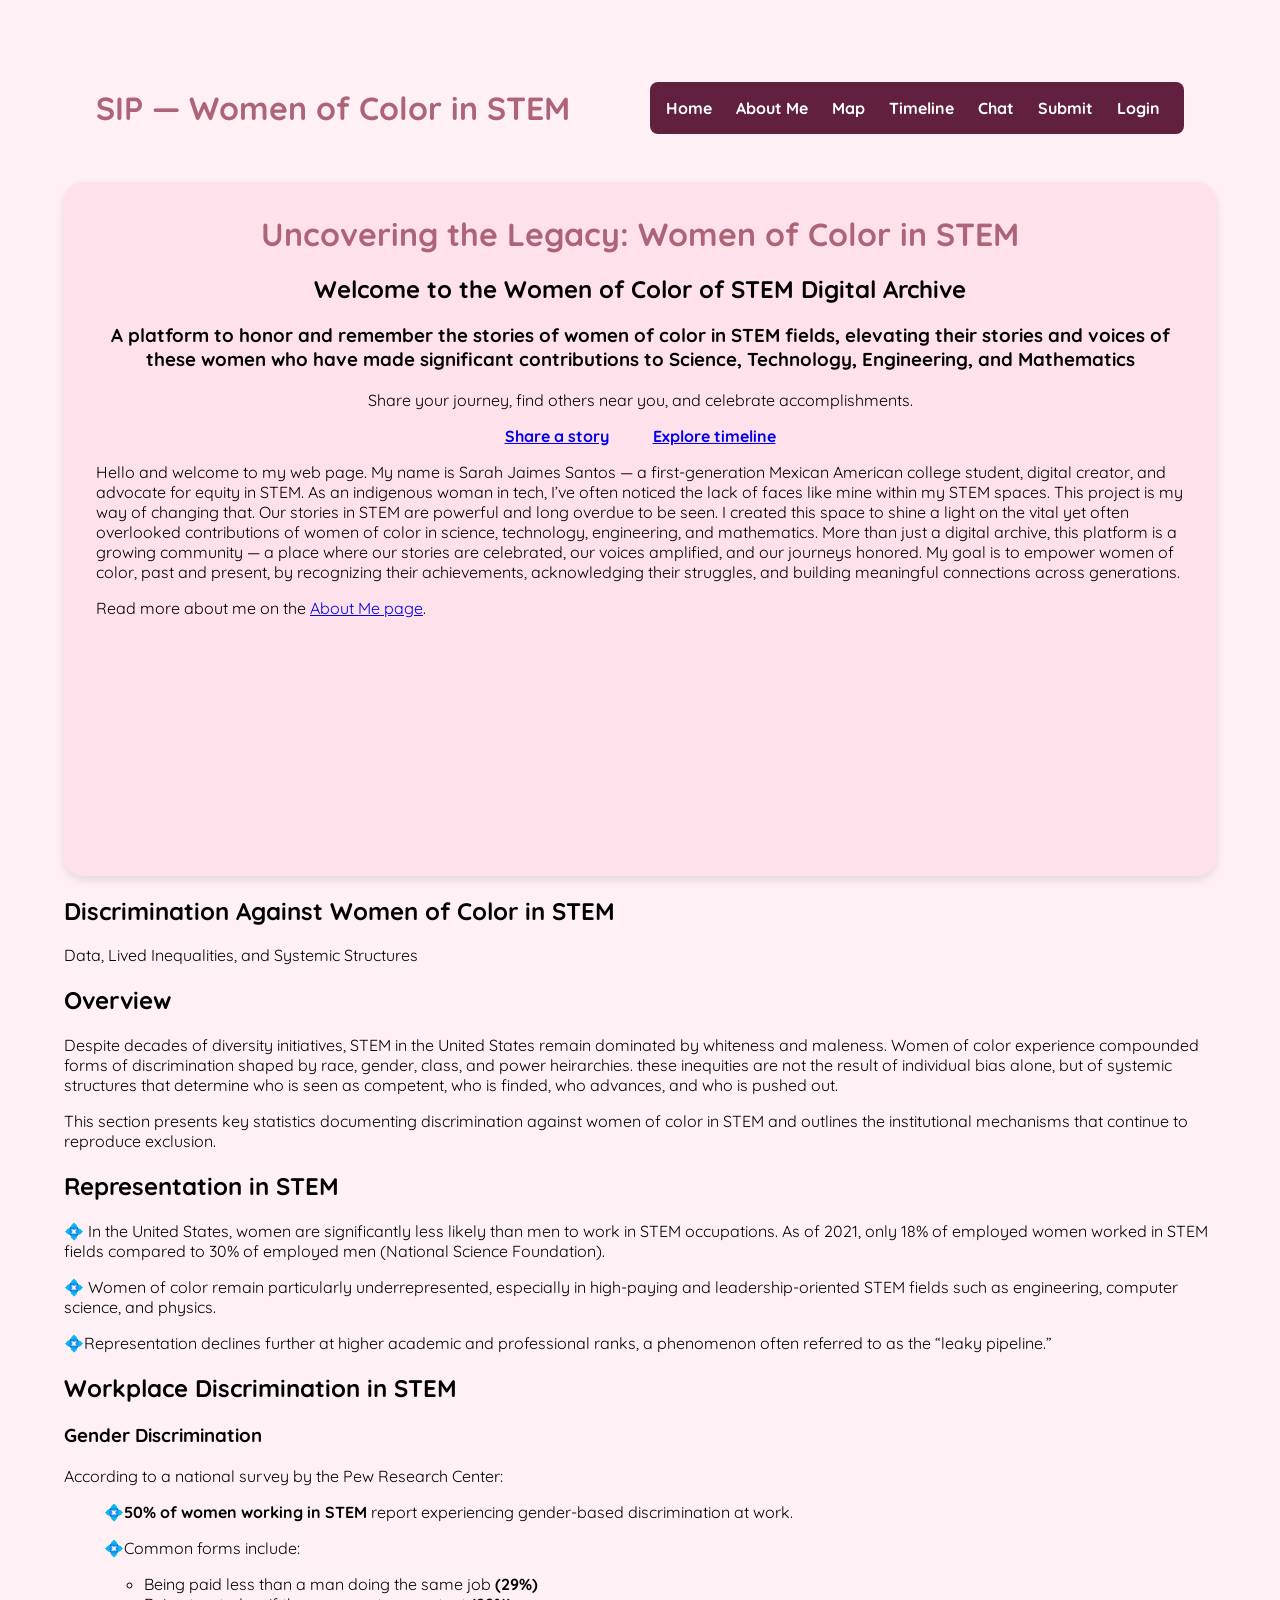
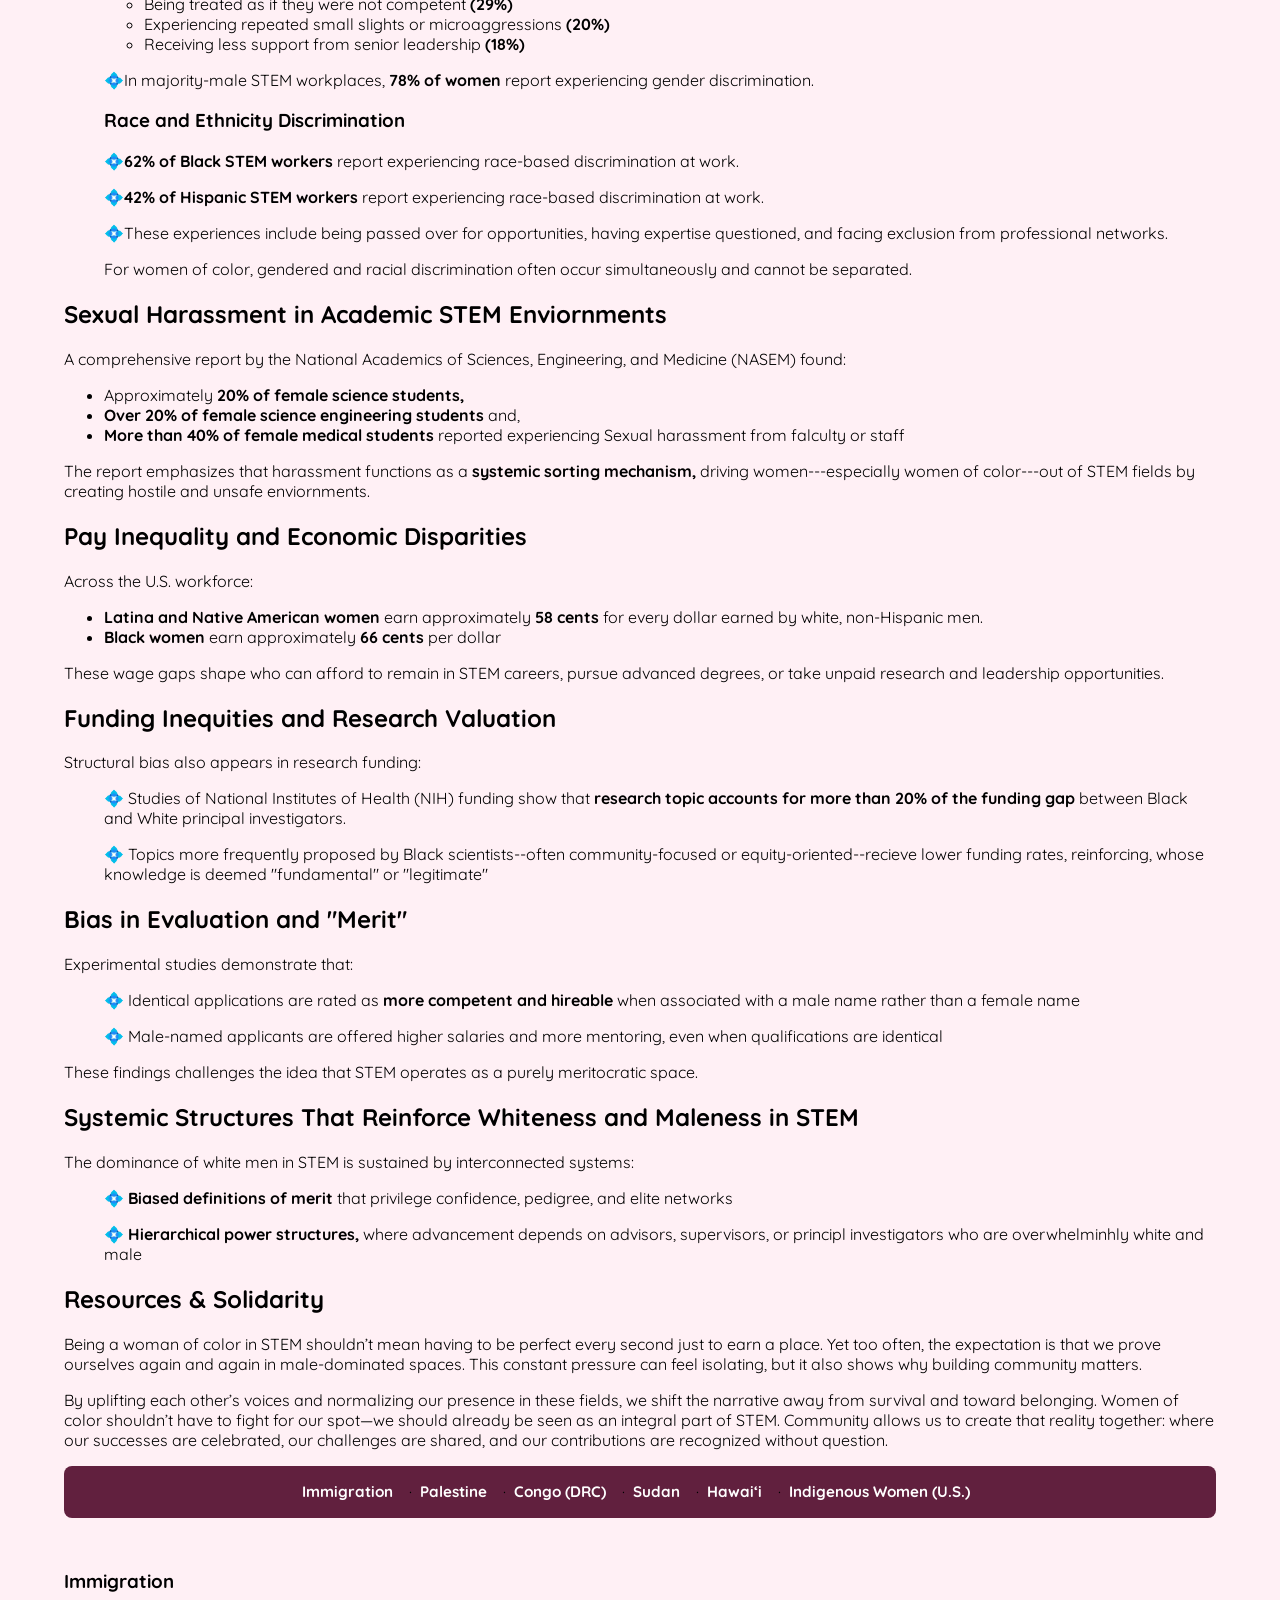
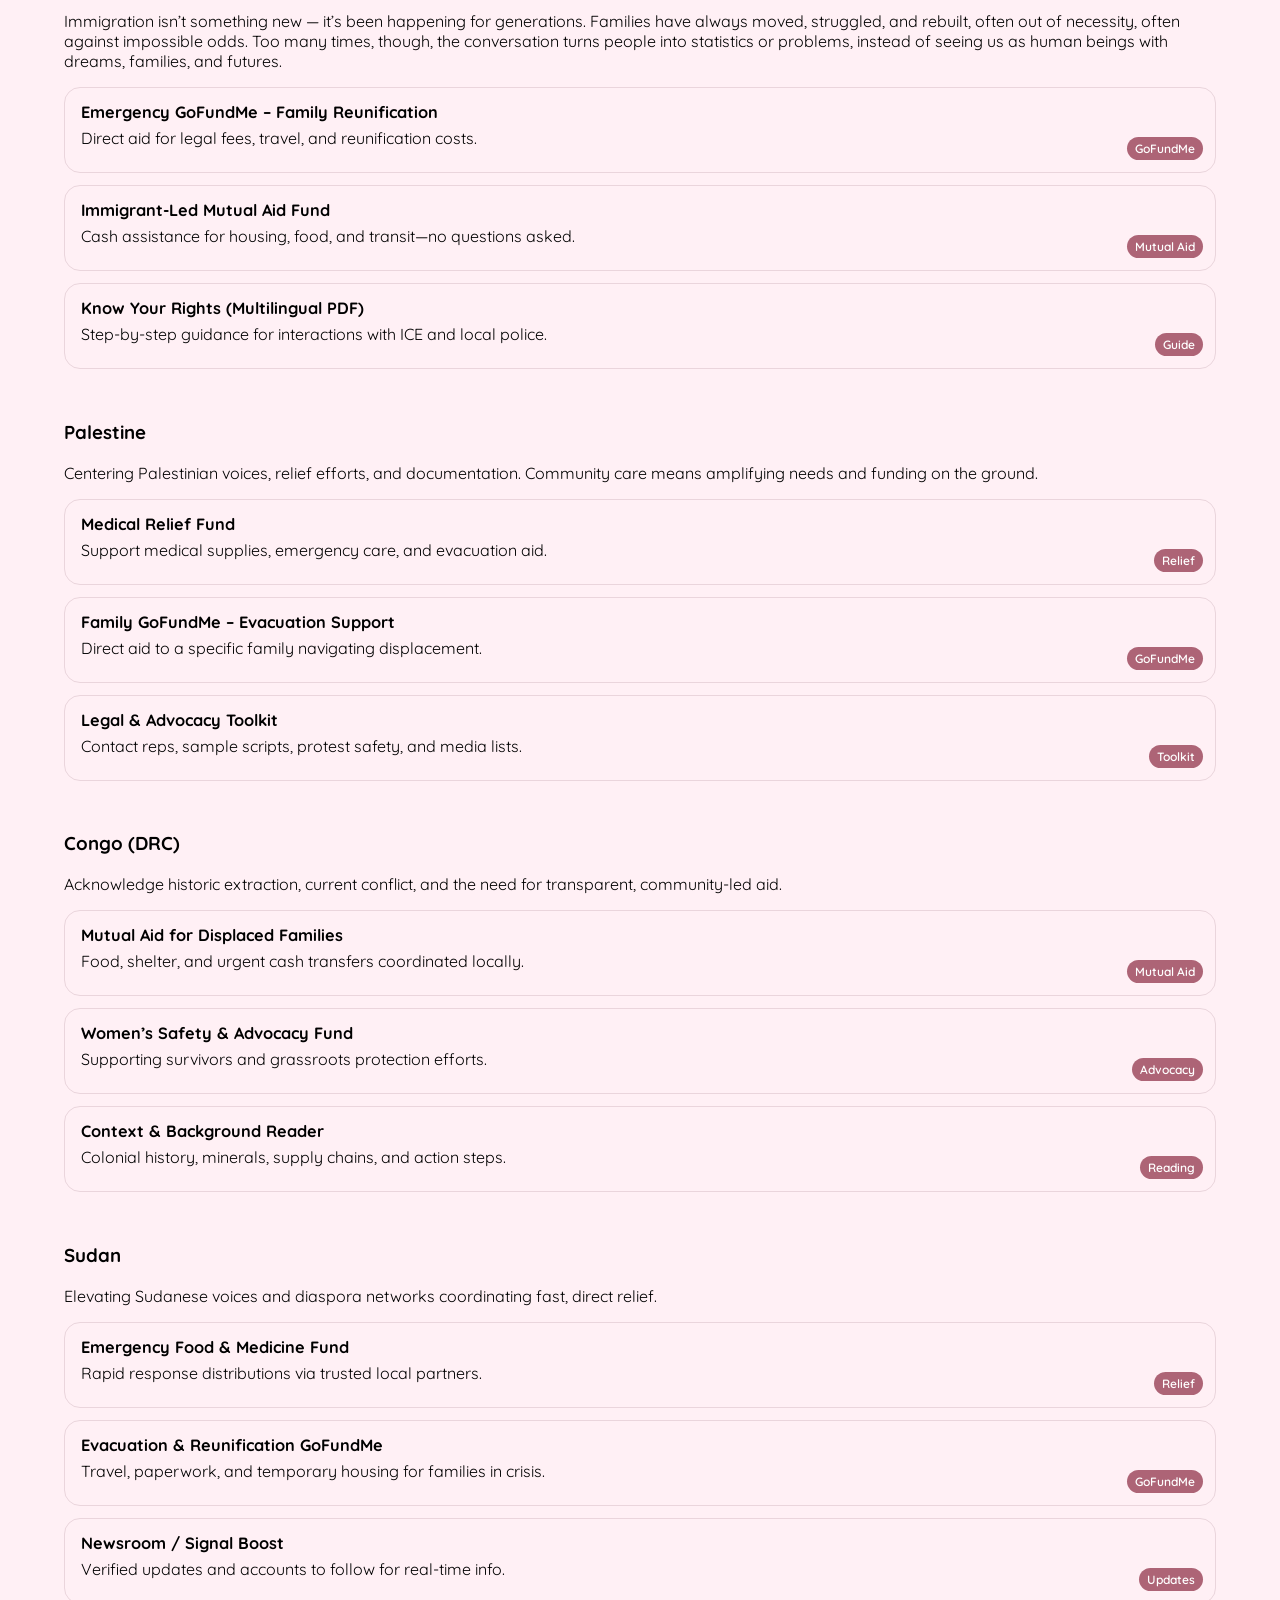
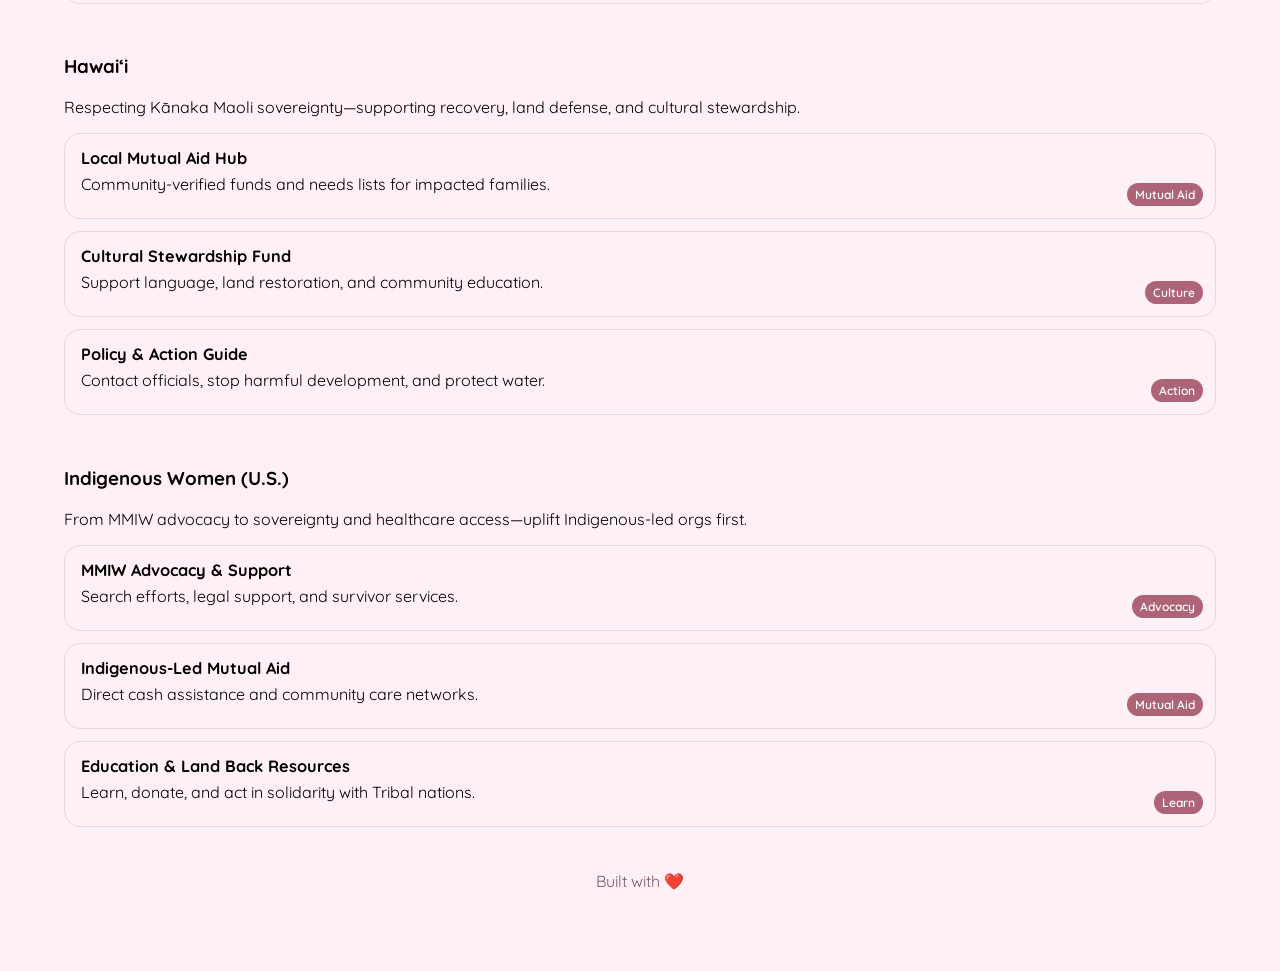
==== public/index.html @ 77d8e03c "Recent Edits" ====
<!DOCTYPE html>
<html lang="en">
  <head>
    <meta charset="UTF-8" />
    <meta name="viewport" content="width=device-width, initial-scale=1.0"/>
    <title>SIP • Women of Color in STEM</title>

    <!-- Assets -->
    <link rel="stylesheet" href="./css/style.css" />
    <link rel="manifest" href="./manifest.json" />

    <!-- Fonts -->
    <link rel="preconnect" href="https://fonts.googleapis.com" />
    <link rel="preconnect" href="https://fonts.gstatic.com" crossorigin />
    <link href="https://fonts.googleapis.com/css2?family=Quicksand:wght@400;500;600;700&display=swap" rel="stylesheet" />
  </head>

  <body>
    <header class="site-header">
      <h1>SIP — Women of Color in STEM</h1>

      <!-- SITE NAV (kept; only one main nav) -->
      <nav aria-label="Primary">
        <a href="./index.html" aria-current="page">Home</a>
        <a href="./about.html">About Me</a>
        <a href="./map.html">Map</a>
        <a href="./timeline.html">Timeline</a>
        <a href="./chat.html">Chat</a>
        <a href="./submit-story.html">Submit</a>
        <a href="./login.html">Login</a>
      </nav>
    </header>

    <main class="home-container">
      <div class="intro-section">
        <section class="hero-card" style="text-align:center">
          <h1>Uncovering the Legacy: Women of Color in STEM</h1>
          <h2>Welcome to the Women of Color of STEM Digital Archive</h2>
          
          <h3>A platform to honor and remember the stories of women of color in STEM fields, 
            elevating their stories and voices of these women who have made significant 
            contributions to Science, Technology, Engineering, and Mathematics</h3>
          
          <section>
            <div class="cta-row" style="justify-content:center">
              <p>Share your journey, find others near you, and celebrate accomplishments.</p>
              <a class="btn" href="./submit-story.html">Share a story</a>
              <a class="btn outline" href="./timeline.html">Explore timeline</a>
            </div>
          </section>
        </section>

        <section>
          <p>
            Hello and welcome to my web page. My name is Sarah Jaimes Santos — a first-generation 
            Mexican American college student, digital creator, and advocate for equity in STEM. As 
            an indigenous woman in tech, I’ve often noticed the lack of faces like mine within my STEM 
            spaces. This project is my way of changing that.
            
            Our stories in STEM are powerful and long overdue to be seen. I created this space to shine 
            a light on the vital yet often overlooked contributions of women of color in science, 
            technology, engineering, and mathematics.

            More than just a digital archive, this platform is a growing community — a place where our 
            stories are celebrated, our voices amplified, and our journeys honored. My goal is to empower 
            women of color, past and present, by recognizing their achievements, acknowledging their 
            struggles, and building meaningful connections across generations.
          </p>
        </section>

        <section id="monologue" class="card" style="margin-top:1rem">
          <p>Read more about me on the <a href="./about.html">About Me page</a>.</p>
        </section>
      </div>

      <div class="intro-section-2">
        <section>
          <h2>Discrimination Against Women of Color in STEM</h2>
          <p>Data, Lived Inequalities, and Systemic Structures<p>

          <h2>Overview</h2>  
          <p>Despite decades of diversity initiatives, STEM in the United States remain dominated by whiteness and maleness. 
            Women of color experience compounded forms of discrimination shaped by race, gender, class, and power heirarchies.
            these inequities are not the result of individual bias alone, but of systemic structures that determine who is seen
            as competent, who is finded, who advances, and who is pushed out.
          </p>
          <p>
            This section presents key statistics documenting discrimination against women of color in STEM and outlines the 
            institutional mechanisms that continue to reproduce exclusion.
          </p>

          <h2>Representation in STEM</h2>
          <p>
            💠 In the United States, women are significantly less likely than men to work in STEM occupations. As of 2021, only 
            18% of employed women worked in STEM fields compared to 30% of employed men (National Science Foundation).
          </p>
          <p>
            💠 Women of color remain particularly underrepresented, especially in high-paying and leadership-oriented STEM fields 
            such as engineering, computer science, and physics.
          </p>
          <p>
            💠Representation declines further at higher academic and professional ranks, a phenomenon often referred to as the 
            “leaky pipeline.”
          </p>

          <h2>Workplace Discrimination in STEM</h2>
          <h3>Gender Discrimination</h3>
          <p>According to a national survey by the Pew Research Center:</p>
          <ul>
              <p>💠<b>50% of women working in STEM</b> report experiencing gender-based discrimination at work.</p>
              <p>💠Common forms include:</p>
                <ul>
                  <li>Being paid less than a man doing the same job <b>(29%)</b></li>
                  <li>Being treated as if they were not competent <b>(29%)</b></li>
                  <li>Experiencing repeated small slights or microaggressions <b>(20%)</b></li>
                  <li>Receiving less support from senior leadership <b>(18%)</b></li>
                </ul>
              <p>💠In majority-male STEM workplaces, <b>78% of women</b> report experiencing gender discrimination.</p>
            
          <h3>Race and Ethnicity Discrimination</h3>
            <p>💠<b>62% of Black STEM workers</b> report experiencing race-based discrimination at work.</p>
            <p>💠<b>42% of Hispanic STEM workers</b> report experiencing race-based discrimination at work.</p>
            <p>💠These experiences include being passed over for opportunities, having expertise questioned, and facing exclusion from professional networks.</p>
          <p>For women of color, gendered and racial discrimination often occur simultaneously and cannot be separated.</p>
        </ul>
        </section>
      </div>

      <section>
        <h2>Sexual Harassment in Academic STEM Enviornments</h2>
        <p>A comprehensive report by the National Academics of Sciences, Engineering, and Medicine (NASEM) found:</p>
          <ul>
            <li>Approximately <b>20% of female science students,</b></li>
            <li><b>Over 20% of female science engineering students</b> and,</li>
            <li><b>More than 40% of female medical students</b> reported experiencing Sexual harassment from falculty or staff</li>
          </ul>
          <p>The report emphasizes that harassment functions as a <b>systemic sorting mechanism,</b> driving women---especially women of color---out of STEM
          fields by creating hostile and unsafe enviornments.</p>

        <h2>Pay Inequality and Economic Disparities</h2>
          <p>Across the U.S. workforce:</p>
            <ul>
              <li><b>Latina and Native American women</b> earn approximately <b>58 cents</b> for every dollar earned by white, non-Hispanic men.</li>
              <li><b>Black women</b> earn approximately <b>66 cents</b> per dollar</li>
            </ul>
          <p>These wage gaps shape who can afford to remain in STEM careers, pursue advanced degrees, or take unpaid research and leadership opportunities.</p>
      
        <h2>Funding Inequities and Research Valuation</h2>
        <p>Structural bias also appears in research funding:</p>
        <ul>
            <p>💠 Studies of National Institutes of Health (NIH) funding show that <b>research topic accounts for more than 20% of the funding gap</b> between
            Black and White principal investigators.</p>
            <p>💠 Topics more frequently proposed by Black scientists--often community-focused or equity-oriented--recieve lower funding rates, reinforcing,
              whose knowledge is deemed "fundamental" or "legitimate"
            </p>
        </ul>

        <h2>Bias in Evaluation and "Merit"</h2>
        <p>Experimental studies demonstrate that:</p>
          <ul>
            <p>💠 Identical applications are rated as <b>more competent and hireable</b> when associated with a male name rather than a female name</p>
            <p>💠 Male-named applicants are offered higher salaries and more mentoring, even when qualifications are identical</p>
          </ul>
          <p>These findings challenges the idea that STEM operates as a purely meritocratic space.</p>
        
        <h2>Systemic Structures That Reinforce Whiteness and Maleness in STEM</h2>
        <p>The dominance of white men in STEM is sustained by interconnected systems:</p>
          <ul>
            <p>💠 <b>Biased definitions of merit</b> that privilege confidence, pedigree, and elite networks</p>
            <p>💠 <b> Hierarchical power structures,</b> where advancement depends on advisors, supervisors, or principl investigators who are overwhelminhly white and male</p>
          </ul>

      </section>

      <!-- ===================== -->
      <!-- RESOURCES & SOLIDARITY -->
      <!-- ===================== -->
      <article id="solidarity" class="card" style="margin-top:1rem">
        <h2>Resources &amp; Solidarity</h2>

        <!-- your paragraphs preserved -->
        <p>
          Being a woman of color in STEM shouldn’t mean having to be
          perfect every second just to earn a place. Yet too often, the
          expectation is that we prove ourselves again and again in
          male-dominated spaces. This constant pressure can feel isolating,
          but it also shows why building community matters.
        </p>
        <p>
          By uplifting each other’s voices and normalizing our presence
          in these fields, we shift the narrative away from survival
          and toward belonging. Women of color shouldn’t have to fight
          for our spot—we should already be seen as an integral part of
          STEM. Community allows us to create that reality together: where
          our successes are celebrated, our challenges are shared, and
          our contributions are recognized without question.
        </p>

        <!-- in-page TOC (this is not a second site nav; it’s just jump links) -->
        <nav aria-label="On this page" class="toc">
          <a href="#immigration">Immigration</a> ·
          <a href="#palestine">Palestine</a> ·
          <a href="#congo">Congo (DRC)</a> ·
          <a href="#sudan">Sudan</a> ·
          <a href="#hawaii">Hawaiʻi</a> ·
          <a href="#indigenous-women-us">Indigenous Women (U.S.)</a>
        </nav>

        <!-- ===== IMMIGRATION ===== -->
        <section id="immigration" aria-labelledby="immigration-title" class="issue-section">
          <h3 id="immigration-title">Immigration</h3>
          <!-- keep/edit this paragraph as you like; I left it intact -->
          <p>
            Immigration isn’t something new — it’s been happening for
            generations. Families have always moved, struggled, and rebuilt,
            often out of necessity, often against impossible odds. Too many
            times, though, the conversation turns people into statistics or
            problems, instead of seeing us as human beings with dreams,
            families, and futures.
          </p>

          <!-- stack where your resource links live -->
          <div class="stack" data-section="immigration">
            <!-- EXAMPLES (replace href with your real links, duplicate as needed) -->
            <a class="resource-card" href="#" target="_blank" rel="noopener noreferrer">
              <h4>Emergency GoFundMe – Family Reunification</h4>
              <p>Direct aid for legal fees, travel, and reunification costs.</p>
              <span class="pill">GoFundMe</span>
            </a>

            <a class="resource-card" href="#" target="_blank" rel="noopener noreferrer">
              <h4>Immigrant-Led Mutual Aid Fund</h4>
              <p>Cash assistance for housing, food, and transit—no questions asked.</p>
              <span class="pill">Mutual Aid</span>
            </a>

            <a class="resource-card" href="#" target="_blank" rel="noopener noreferrer">
              <h4>Know Your Rights (Multilingual PDF)</h4>
              <p>Step-by-step guidance for interactions with ICE and local police.</p>
              <span class="pill">Guide</span>
            </a>
          </div>
        </section>

        <!-- ===== PALESTINE ===== -->
        <section id="palestine" aria-labelledby="palestine-title" class="issue-section">
          <h3 id="palestine-title">Palestine</h3>
          <p>
            Centering Palestinian voices, relief efforts, and documentation. Community care
            means amplifying needs and funding on the ground.
          </p>
          <div class="stack" data-section="palestine">
            <a class="resource-card" href="#" target="_blank" rel="noopener noreferrer">
              <h4>Medical Relief Fund</h4>
              <p>Support medical supplies, emergency care, and evacuation aid.</p>
              <span class="pill">Relief</span>
            </a>
            <a class="resource-card" href="#" target="_blank" rel="noopener noreferrer">
              <h4>Family GoFundMe – Evacuation Support</h4>
              <p>Direct aid to a specific family navigating displacement.</p>
              <span class="pill">GoFundMe</span>
            </a>
            <a class="resource-card" href="#" target="_blank" rel="noopener noreferrer">
              <h4>Legal &amp; Advocacy Toolkit</h4>
              <p>Contact reps, sample scripts, protest safety, and media lists.</p>
              <span class="pill">Toolkit</span>
            </a>
          </div>
        </section>

        <!-- ===== CONGO (DRC) ===== -->
        <section id="congo" aria-labelledby="congo-title" class="issue-section">
          <h3 id="congo-title">Congo (DRC)</h3>
          <p>
            Acknowledge historic extraction, current conflict, and the need for transparent,
            community-led aid.
          </p>
          <div class="stack" data-section="congo">
            <a class="resource-card" href="#" target="_blank" rel="noopener noreferrer">
              <h4>Mutual Aid for Displaced Families</h4>
              <p>Food, shelter, and urgent cash transfers coordinated locally.</p>
              <span class="pill">Mutual Aid</span>
            </a>
            <a class="resource-card" href="#" target="_blank" rel="noopener noreferrer">
              <h4>Women’s Safety &amp; Advocacy Fund</h4>
              <p>Supporting survivors and grassroots protection efforts.</p>
              <span class="pill">Advocacy</span>
            </a>
            <a class="resource-card" href="#" target="_blank" rel="noopener noreferrer">
              <h4>Context &amp; Background Reader</h4>
              <p>Colonial history, minerals, supply chains, and action steps.</p>
              <span class="pill">Reading</span>
            </a>
          </div>
        </section>

        <!-- ===== SUDAN ===== -->
        <section id="sudan" aria-labelledby="sudan-title" class="issue-section">
          <h3 id="sudan-title">Sudan</h3>
          <p>
            Elevating Sudanese voices and diaspora networks coordinating fast, direct relief.
          </p>
          <div class="stack" data-section="sudan">
            <a class="resource-card" href="#" target="_blank" rel="noopener noreferrer">
              <h4>Emergency Food &amp; Medicine Fund</h4>
              <p>Rapid response distributions via trusted local partners.</p>
              <span class="pill">Relief</span>
            </a>
            <a class="resource-card" href="#" target="_blank" rel="noopener noreferrer">
              <h4>Evacuation &amp; Reunification GoFundMe</h4>
              <p>Travel, paperwork, and temporary housing for families in crisis.</p>
              <span class="pill">GoFundMe</span>
            </a>
            <a class="resource-card" href="#" target="_blank" rel="noopener noreferrer">
              <h4>Newsroom / Signal Boost</h4>
              <p>Verified updates and accounts to follow for real-time info.</p>
              <span class="pill">Updates</span>
            </a>
          </div>
        </section>

        <!-- ===== HAWAIʻI ===== -->
        <section id="hawaii" aria-labelledby="hawaii-title" class="issue-section">
          <h3 id="hawaii-title">Hawaiʻi</h3>
          <p>
            Respecting Kānaka Maoli sovereignty—supporting recovery, land defense, and cultural stewardship.
          </p>
          <div class="stack" data-section="hawaii">
            <a class="resource-card" href="#" target="_blank" rel="noopener noreferrer">
              <h4>Local Mutual Aid Hub</h4>
              <p>Community-verified funds and needs lists for impacted families.</p>
              <span class="pill">Mutual Aid</span>
            </a>
            <a class="resource-card" href="#" target="_blank" rel="noopener noreferrer">
              <h4>Cultural Stewardship Fund</h4>
              <p>Support language, land restoration, and community education.</p>
              <span class="pill">Culture</span>
            </a>
            <a class="resource-card" href="#" target="_blank" rel="noopener noreferrer">
              <h4>Policy &amp; Action Guide</h4>
              <p>Contact officials, stop harmful development, and protect water.</p>
              <span class="pill">Action</span>
            </a>
          </div>
        </section>

        <!-- ===== INDIGENOUS WOMEN (U.S.) ===== -->
        <section id="indigenous-women-us" aria-labelledby="indigenous-women-us-title" class="issue-section">
          <h3 id="indigenous-women-us-title">Indigenous Women (U.S.)</h3>
          <p>
            From MMIW advocacy to sovereignty and healthcare access—uplift Indigenous-led orgs first.
          </p>
          <div class="stack" data-section="indigenous-women-us">
            <a class="resource-card" href="#" target="_blank" rel="noopener noreferrer">
              <h4>MMIW Advocacy &amp; Support</h4>
              <p>Search efforts, legal support, and survivor services.</p>
              <span class="pill">Advocacy</span>
            </a>
            <a class="resource-card" href="#" target="_blank" rel="noopener noreferrer">
              <h4>Indigenous-Led Mutual Aid</h4>
              <p>Direct cash assistance and community care networks.</p>
              <span class="pill">Mutual Aid</span>
            </a>
            <a class="resource-card" href="#" target="_blank" rel="noopener noreferrer">
              <h4>Education &amp; Land Back Resources</h4>
              <p>Learn, donate, and act in solidarity with Tribal nations.</p>
              <span class="pill">Learn</span>
            </a>
          </div>
        </section>
      </article>
    </main>

    <footer class="site-footer" style="text-align:center;padding:1rem;color:#7b5c6a">
      Built with ❤️
    </footer>

    <!-- your module (kept). It can read the data-section attributes if you want -->
    <script type="module" src="./js/resources.js"></script>

    <!-- minimal utility styles (safe; remove if already in style.css) -->
    <style>
      .toc { margin: .75rem 0 1rem; font-size: .95rem; }
      .toc a { text-decoration: none; border-bottom: 1px dotted transparent; }
      .toc a:hover { border-bottom-color: currentColor; }
      .issue-section { margin: 1.75rem 0; padding-top: .25rem; }
      .stack { display: grid; gap: 12px; }
      .resource-card {
        display: block; text-decoration: none; color: inherit;
        border: 1px solid #ead5dc; border-radius: 16px; padding: 14px 16px;
        background: #fff0f5; position: relative; transition: transform .06s ease, box-shadow .12s ease;
      }
      .resource-card:hover { transform: translateY(-1px); box-shadow: 0 10px 24px rgba(0,0,0,.06); }
      .resource-card h4 { margin: 0 0 4px; font-size: 1.02rem; }
      .resource-card p { margin: 0 0 8px; line-height: 1.5; }
      .pill {
        position: absolute; right: 12px; bottom: 12px; font-size: .75rem; font-weight: 600;
        background: var(--tapestry, #AD6476); color: #fff; padding: 4px 8px; border-radius: 999px;
      }
    </style>
  </body>
</html>
---- public/css/style.css ----
/* =====================================================
   TABLE OF CONTENTS
   01) 🎨 Foundations / Tokens
   02) 🧱 Base / Layout
   03) 🧭 Header / Nav
   04) 🗓️ Timeline
   05) 💗 Home page containers
   06) 📝 Generic Forms (site-wide, NOT login page)
   07) 🗺️ Map
   08) 💬 Chat
   09) 🧰 Generic UI Pieces (cards/inputs/buttons)
   10) 🔐 Auth (Login/Signup) – compact container (legacy card)
   12) 🔐 Login Page (scoped: .login-page) – centering, form, inputs, links
   ===================================================== */


/* ========== 01) 🎨 FOUNDATIONS / TOKENS ========== */
:root{
  --wine-berry: #61203E;
  --tapestry:   #AD6476;
  --text-color: #ffffff;
  --background: #fff0f5;
  --chat-bubble:#f8c8dc;
  --border-color:#ffb6c1;

  --radius-xl: 24px;
  --shadow-card: 0 12px 32px rgba(255,182,193,.28);
  --shadow-btn: 0 6px 16px rgba(173,100,118,.28);
  --focus-ring: 0 0 0 3px rgba(255,182,193,.5);

  /* Auth / Glass palette */
  --pink-outer: #ffeaf2;      /* outer card */
  --pink-inner: #ffe1ec;      /* inner panel */
  --pink-border: rgba(219,62,117,.22);
  --heading-color: #6b2948;
}


/* ========== 02) 🧱 BASE / LAYOUT ========== */
html, body {
  font-family: "Quicksand", sans-serif;
  background-color: var(--background);
  margin: 0;
  padding: 2rem; /* move to page containers if you need full-bleed sections */
}
.left-align { display: block; text-align: left; }

/* ========== 03) 🧭 HEADER / NAV ========== */
.site-header {
  display: flex;
  justify-content: space-between;
  align-items: center;
  padding: 1rem 2rem;
  gap: 2rem;
  margin-top: 0.1rem;
}

nav {
  background-color: var(--wine-berry);
  padding: 1rem;
  border-radius: 8px;
  display: flex;
  justify-content: flex-end;
  gap: 1rem;
  align-items: center;
  margin-right: 0;
}

nav a {
  color: var(--text-color);
  margin-right: .5rem;
  text-decoration: none;
  font-weight: bold;
}

nav a:hover { 
  text-decoration: underline; 
  color: var(--tapestry); 
}

h1 { 
  color: var(--tapestry); 
  font-size: 2rem; 
  margin: 0; 
}

.toc {
  display: flex;
  justify-content: center; /* centers the flex items horizontally */
  gap: 0.5rem;             /* space between links */
  flex-wrap: wrap;         /* wrap to next line if too long */
  margin: 1rem 0;
  font-size: 1rem;
}


/* ========== 04) 🗓️ TIMELINE ========== */
.timeline {
  display: flex;
  overflow: auto;
  scroll-behavior: smooth;
  gap: 40px;
  padding: 40px 20px;
  scroll-snap-type: x mandatory;
}
.timeline-entry {
  background-color: var(--tapestry);
  border: 2px solid var(--wine-berry);
  border-radius: 20px;
  padding: 1.5rem;
  box-shadow: 0 4px 8px rgba(97, 32, 62, 0.2);
  color: var(--text-color);
  display: flex;
  max-width: 700px;
  margin-left: auto;
  margin-right: auto;
  flex: 0 0 auto;
  width: 320px;
  scroll-snap-align: start;
}
.timeline-entry .content{
  background-color:#61203E;
  border:2px solid #db3e75;
  border-radius:20px;
  padding:20px;
  display:flex;
  flex-direction:column;
  align-items:center;
  text-align:center;
  box-shadow:0 0 10px rgba(0,0,0,0.1);
  height:100%;
}
.timeline-entry img{
  display:block;
  margin:0 auto 10px;
  width:100%;
  height:200px;
  object-fit:cover;
  object-position:center;
  border-radius:10px;
}
.timeline-entry h3 { font-size: 1.8rem; margin-bottom: .5rem; color: var(--text-color); }
.timeline-entry p  { font-size: 1.1rem; line-height: 1.5; color: var(--text-color); }
#timeline-container { padding: 2rem; }
@media (max-width: 768px) {
  .timeline-entry { width: 100%; padding: 20px 20px 20px 40px; text-align: center; }
}
.to-be-continued { text-align:center; font-style:italic; margin-top:3rem; color:var(--tapestry); font-size:1.2rem; }
.works-cited { font-size:.95rem; color:var(--tapestry); margin-top:4rem; padding-left:1.5rem; line-height:1.5; }
.works-cited li { margin-bottom:.5rem; }


/* ========== 05) 💗 Home Page ========== */
.intro-section{
  background-color: var(--pink-inner);
  border-radius: 20px;
  padding: 2rem;
  width: 85vw;
  box-shadow: 0 4px 10px rgba(0, 0, 0, 0.1);
  height: 70vh;
  max-width: 1200px;
  max-height: 800px;
}

.profile-container{
  display: flex;
  align-items: flex-start;
  gap: 2rem;
}

.profile-image img{
  max-width: 200px;  /* sets the maximum width */
  height: auto;      /* maintains aspect ratio */
  border-radius: 8px;
  flex-shrink: 0;
}

.subtitle{
  font-size: 0.85rem;    /* makes the text smaller */
  font-weight: normal;   /* ensures text is not bold */
  color: #555555;        /* optional: softer color for subtitle */
  margin-top: 0.5rem; 
}

.profile-paragraph{
  font-weight: normal;
  font-size: 1.35rem;
  margin: 0;
}

.intro-section-2{

}
  

/* ========== 06) 📝 GENERIC FORMS (site-wide EXCEPT login page) ========== */
body:not(.login-page) form {
  background-color: #ffeaf1d0;
  padding: 2rem;
  border-radius: 20px;
  width: 100%;
  box-shadow: 0 0 20px #ffc0cb80;
}
body:not(.login-page) form label {
  display: block;
  margin-top: 20px;
  font-weight: bold;
  font-size: 1.1rem;
}
body:not(.login-page) form input[type="text"],
body:not(.login-page) form input[type="email"],
body:not(.login-page) form input[type="password"],
body:not(.login-page) form textarea,
body:not(.login-page) form select {
  width: 100%;
  padding: 12px;
  margin-top: 6px;
  border: 2px solid #ffb6c1;
  border-radius: 10px;
  font-size: 1rem;
  background: #fff0f5;
}
body:not(.login-page) form textarea { resize: vertical; min-height: 100px; }
body:not(.login-page) form button[type="submit"] {
  margin-top: 2rem;
  padding: 0.8rem 2rem;
  background-color: #ff85b3;
  border: none;
  color: white;
  border-radius: 900px;
  font-size: 1rem;
  cursor: pointer;
  box-shadow: 0 4px 8px #ffa5c9a4;
}
body:not(.login-page) form button[type="submit"]:hover { background-color: #f96ca4; }

/* Submit Story Form */
#story-form {
  max-width: 640px;
  margin: 2rem auto;
}

/* ========== 07) 🗺️ MAP ========== */
.map-frame{
  border: 2px solid var(--wine-berry);
  border-radius: 20px;
  overflow: hidden;
  box-shadow: 0 8px 20px rgba(0,0,0,.06);

  /* match your global body padding: 2rem left + 2rem right */
  width: min(1200px, calc(100vw - 4rem));
  margin: 2rem auto;                 /* centers the whole box */
}

#map{
   display: block;
  width: min(1200px, calc(100vw - 4rem));  /* lines up with your body 2rem padding */
  height: clamp(560px, 78svh, 900px);      /* bigger, responsive */
  margin: 12px auto 2rem;                  /* centers it under the nav */
  border: 2px solid var(--wine-berry);
  border-radius: 20px;
  overflow: hidden;
  box-shadow: 0 8px 20px rgba(0,0,0,.06);
}

.leaflet-container { background: #cde7f5; }


/* ========== 08) 💬 CHAT ========== */
.chat-wrapper {
  display: flex;
  flex-direction: column;
  align-items: center;
  justify-content: flex-start;
  min-height: 100vh;
  width: 100%;
  padding-bottom: 120px;
  box-sizing: border-box;
}
.chat-feed{
  width:100%;
  max-width:1100px;
  height:500px;
  padding:2rem;
  margin:2rem 0;
  overflow-y:auto;
  border-radius:2rem;
  background:
    linear-gradient(180deg, rgba(255,255,255,0.92), rgba(255,255,255,0.98)),
    radial-gradient(400px 200px at 10% -10%, rgba(255,230,240,.45), transparent 60%),
    radial-gradient(400px 200px at 90% -10%, rgba(255,230,240,.45), transparent 60%);
  border:2px solid var(--border-color);
  box-shadow: var(--shadow-card);
}
.chat-message { margin-bottom: 2rem; display: flex; align-items: flex-start; gap: 10px; animation: chat-pop .18s ease-out; }
@keyframes chat-pop{ from{opacity:0; transform:translateY(4px)} to{opacity:1; transform:translateY(0)} }
.chat-bubble{
  font-family:"Quicksand",sans-serif;
  font-size:.95rem;
  font-weight:500;
  line-height:1.6;
  position:relative;
  padding:16px 20px;
  max-width:300px;
  width:fit-content;
  color:var(--wine-berry);
  background:#fff;
  border:2px solid #ffd1e0;
  border-radius:20px;
  box-shadow:0 8px 18px rgba(0,0,0,.06);
  filter: drop-shadow(0 0 4px rgba(255,182,193,.3));
}
.chat-bubble::after{
  content:"";
  position:absolute; left:30px; bottom:-6px;
  width:22px; height:22px; background:#fff; border-radius:50%;
  box-shadow:10px -10px 0 0 #fff, -10px -10px 0 0 #fff; z-index:-1;
}
.chat-message.me .chat-bubble{ background: linear-gradient(180deg, #ffe6ef, #ffd6e6); border-color:#f6a9c4; }
.chat-meta { display:flex; justify-content:space-between; font-size:.7rem; color:#a86b83; margin-bottom:10px; padding-bottom:5px; border-bottom:1px dashed #f3cce2; }
.chat-username { font-weight:bold; font-size:.75rem; }
.chat-time { font-style: italic; font-size:.7rem; }
.chat-text { font-size: 1rem; padding-top: 4px; }
.chat-form {
  position: fixed; bottom: 0; left: 0; right: 0;
  max-width: 1100px; margin: 0 auto; padding: 1rem 2rem;
  background-color: #ffeef7; display: flex; gap: 1rem; align-items: center;
  border-top:1px solid #f5cbd7; box-shadow: 0 -6px 18px rgba(255,182,193,.18); z-index: 999;
}
.chat-form input[type="text"], .chat-form textarea{
  border:2px solid var(--border-color); border-radius: 999px; background:#fff;
  box-shadow: inset 0 2px 0 rgba(255,182,193,.35); padding: .6rem .9rem;
}
.chat-form button[type="submit"]{
  border-radius: 999px; font-weight: 800; background: var(--tapestry); color: var(--text-color);
  border:2px solid var(--wine-berry); box-shadow: var(--shadow-btn); padding: .6rem 1rem;
}
#messages {
  height: 500px; overflow-y: auto; padding: 1rem 2rem; background-color: var(--tapestry);
  border-radius: 20px; margin: 1rem auto; width: 90%; box-shadow: 0 4px 10px rgba(0,0,0,0.05);
}

/* Cards / generic UI */
.card-pink{ 
  background:#fff; 
  border:2px solid var(--border-color); 
  border-radius: var(--radius-xl); 
  box-shadow: var(--shadow-card); 
  padding: 1.5rem; 
}

.input-pink{ 
  width: 100%; 
  padding: 12px 14px; 
  background:#fff; 
  border: 2px solid var(--border-color); 
  border-radius: 14px; 
  box-shadow: inset 0 2px 0 rgba(255,182,193,.35); 
  font-size: 1rem; 
}

.input-pink:focus{ 
  outline: none; 
  box-shadow: var(--focus-ring), 
  inset 0 2px 0 rgba(255,182,193,.35); 
}

.btn{ 
  border:0; 
  border-radius:999px; 
  padding:.75rem 1.25rem; 
  font-weight:800; 
  cursor:pointer; 
  transition: transform .05s, box-shadow .2s; 
}

.btn-primary{ 
  background:var(--tapestry); 
  color:var(--text-color); 
  border:2px solid var(--wine-berry); 
  box-shadow:var(--shadow-btn); 
}

.btn-primary:hover{ 
  filter:brightness(1.05); 
}

.btn:active{ 
  transform: translateY(1px); 
}

.btn[disabled]{ 
  opacity:.6; 
  cursor:not-allowed; 
}

.form-container button, .form-container input[type="submit"], .form-container input[type="button"]{
  border-radius:999px; 
  font-weight:800; 
  background:var(--tapestry); 
  color:var(--text-color);
  border:2px solid var(--wine-berry); 
  box-shadow:var(--shadow-btn); 
  padding:.75rem 1.25rem;
}

.inline-actions{ display:flex; 
  gap:.5rem; 
  align-items:center; 
  flex-wrap:wrap; 
}

.inline-actions .status{ 
  color:#9c5d7d; 
  font-size:.9rem; 
}


/* ========== 10) 🔐 AUTH (Login / Signup) – compact container (legacy) ========== */
.auth-container{
  min-height: calc(100vh - 140px);
  display: grid;
  place-items: center;
  padding: 48px 16px;
}
.auth-card{
  width: min(360px, 92vw);
  border-radius: 20px;
  padding: 22px 22px 16px;
  box-shadow: 0 16px 32px rgba(160,24,72,.20);
  background: var(--pink-outer);
  border: 1px solid var(--pink-border);
}
.auth-title{
  text-align: center;
  margin: 0 0 8px;
  font-size: clamp(1.25rem, 1.05rem + .8vw, 1.6rem);
  color: var(--heading-color);
}
.auth-inner{
  max-width: 320px;
  margin: 8px auto 0;
  padding: 12px 12px 10px;
  box-sizing: border-box;
  background: var(--pink-inner);
  border: 1px solid rgba(219,62,117,.16);
  border-radius: 16px;
  box-shadow: inset 0 1px 0 rgba(255,255,255,.6);
}
.auth-form label{ display:block; margin:4px 0 2px; font-weight:600; font-size:.95rem; color:var(--heading-color); }
.auth-input{
  width:100%; height:34px; padding:8px 10px; font-size:.95rem;
  border-radius:10px; border:2px solid #f6a7c3; background:#fff0f5; color:#3a3a3a; outline:none;
  transition:box-shadow .15s, border-color .15s; margin-bottom:8px;
}
.auth-input:focus{ border-color:#db3e75; box-shadow:0 0 0 3px rgba(219,62,117,.16); }
.auth-btn{
  width:220px; height:42px; display:block; margin:12px auto 0; border:0; border-radius:999px;
  background:#ff85b3; color:#fff; font-weight:700; letter-spacing:.2px; box-shadow:0 6px 12px rgba(219,62,117,.20);
  cursor:pointer; transition:filter .15s, transform .04s;
}
.auth-btn:hover{ filter:brightness(1.03); }
.auth-btn:active{ transform:translateY(1px); }
.auth-help{ width:100%; max-width:320px; margin:10px auto 0; }
.auth-help a{ color:#3b5fc6; text-decoration:underline; }


/* ========== 12) 🔐 LOGIN PAGE — centering + form (scoped: .login-page) ========== */

/* Remove global padding on login page */
html:has(body.login-page) { 
  padding: 0 !important; 
}

body.login-page { 
  padding: 0 !important; 
  margin: 0; 
}

header {
  margin-bottom: 2rem;
}

/* Login: stack fields vertically */
.login-page main {
  min-height: 100svh;
  display: grid;
  place-items: center;
  justify-content: center;
  padding: 40px 16px;
}

.login-page #login-form{
  display: grid;              /* one column, auto rows */
  grid-template-columns: 1fr;
  gap: 12px;                  /* space between items */
  max-width: 360px;
  width: 100%;
  margin: 0 auto;
}

.login-page label{
  display: block;             /* label on its own line */
}

.login-page input,
.login-page button{
  display: block;             /* each on its own line */
  width: 100%;                /* full width */
}

/* optional: make "Forgot password?" sit under the login button */
.login-page #reset-password{
  width: auto;
  justify-self: start;
}

/* ===== Login page: container + card (scoped) ===== */
.login-page main{
  display: flex;
  justify-content: center;
  padding: 40px 16px;
}

.login-page .login-container{
  /* centers vertically & horizontally */
  display: grid;
  place-items: center;
  align-items: center;
  justify-content: center;
  min-height: calc(100vh - 80px); /* adjust if you have a fixed header */
  width: 100%;
}

.login-page .login-card{
  width: min(380px, 92vw);          /* container width */
  background: #fff;                 /* plain, easy to restyle later */
  border: 1px solid var(--pink-border);
  margin: 0;
  border-radius: 16px;
  box-shadow: 0 10px 24px rgba(0,0,0,.06);
  padding: 20px 18px;
}

.login-page .login-title{
  margin: 0 0 12px;
  text-align: center;
  font-size: 1.25rem;
  color: var(--wine-berry);
}

/* stack everything vertically with nice spacing */
.login-page #login-form{
  display: grid;
  grid-template-columns: 1fr;
  gap: 12px;
  width: 100%;
}

.login-page label{
  display: block;
  font-weight: 600;
}

/* Login inputs: larger + rounded (buttons untouched) */
.login-page #login-form input[type="email"],
.login-page #login-form input[type="password"]{
  width: 90%;
  height: 20px;                 /* bump size a little */
  padding: 10px 12px;
  font-size: 1rem;
  border: 2px solid #f6a7c3;    /* or use var(--border-color) */
  background: #fff0f5;
  border-radius: 12px;          /* rounded like your text boxes */
  box-shadow: inset 0 2px 0 rgba(255,182,193,.35);
}

.login-page #login-form input[type="email"]:focus,
.login-page #login-form input[type="password"]:focus{
  outline: none;
  border-color: #db3e75;
  box-shadow: 0 0 0 3px rgba(219,62,117,.16),
              inset 0 2px 0 rgba(255,182,193,.35);
}

.login-page button{
  margin-top: 2rem;
  padding: 0.8rem 2rem;
  background-color: #ff85b3;
  border: none;
  color: white;
  border-radius: 900px;
  font-size: 1rem;
  cursor: pointer;
  box-shadow: 0 4px 8px #ffa5c9a4;
}

/* keep “Forgot password?” as a small text-style button under Login */
.login-page #reset-password {
  width: auto;
  justify-self: start;
  background: transparent;
  border: 0;
  padding: 0;
  color: var(--tapestry);
  text-decoration: underline;
  cursor: pointer;
}

.login-page #create-account {
  width: auto;
  justify-self: start;
  background: transparent;
  border: 0;
  padding: 0;
  color: var(--tapestry);
  text-decoration: underline;
  cursor: pointer;
}

.login-page .login-card > *:first-child { margin-top: 0; }

@media (min-height: 540px){
  body.login-page { overflow-y: hidden; }
}
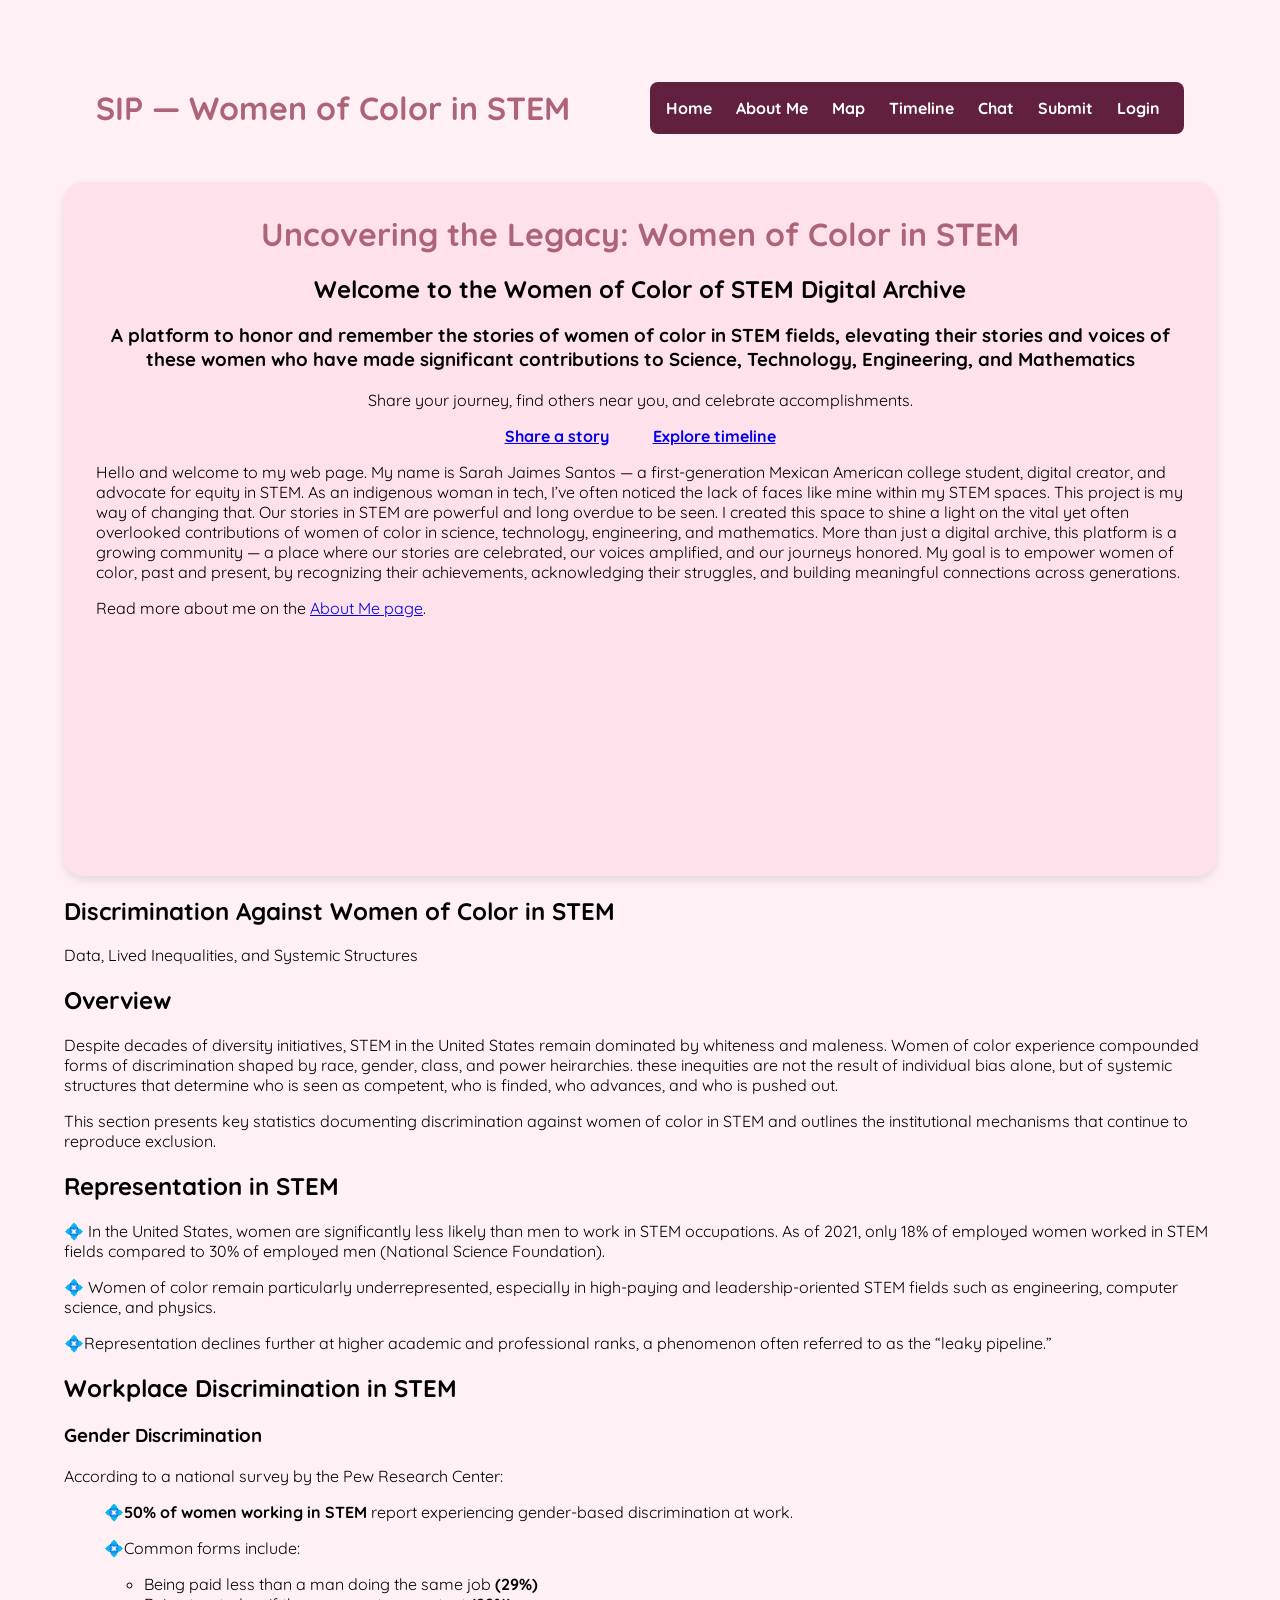
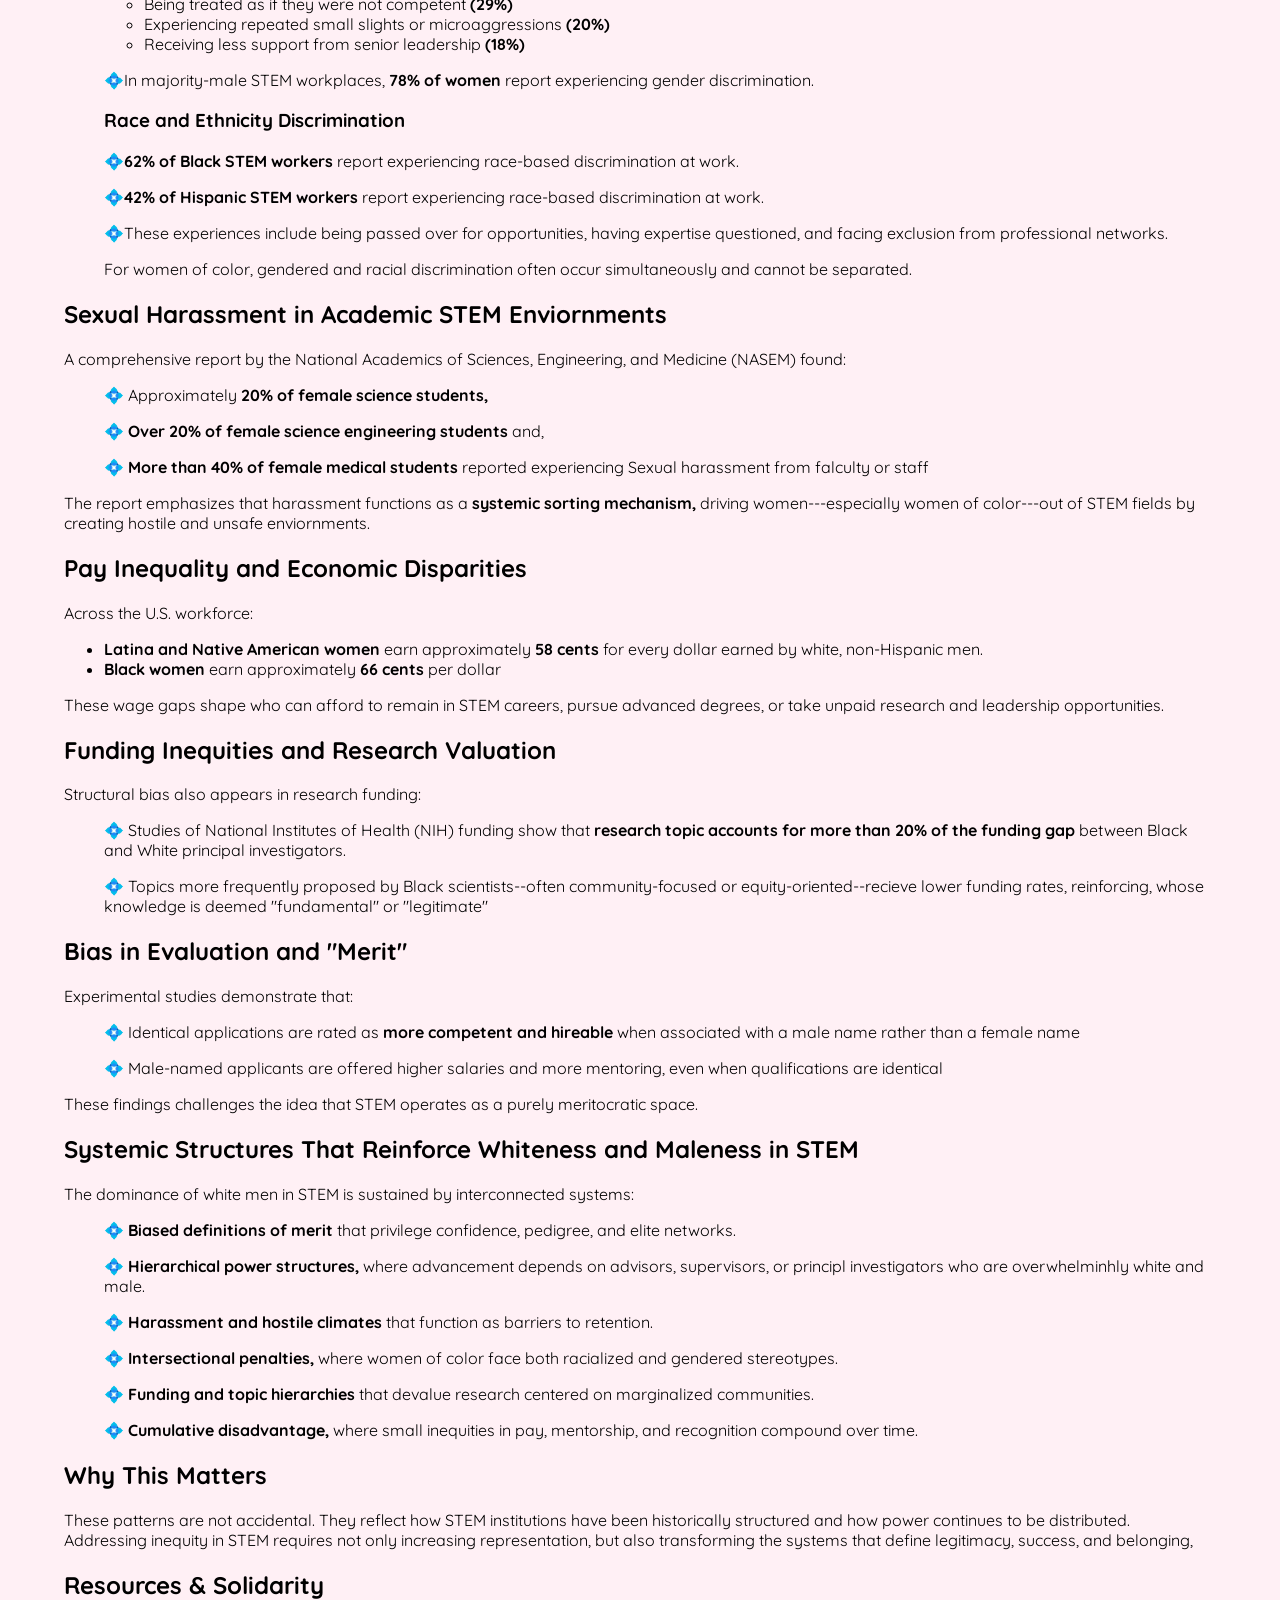
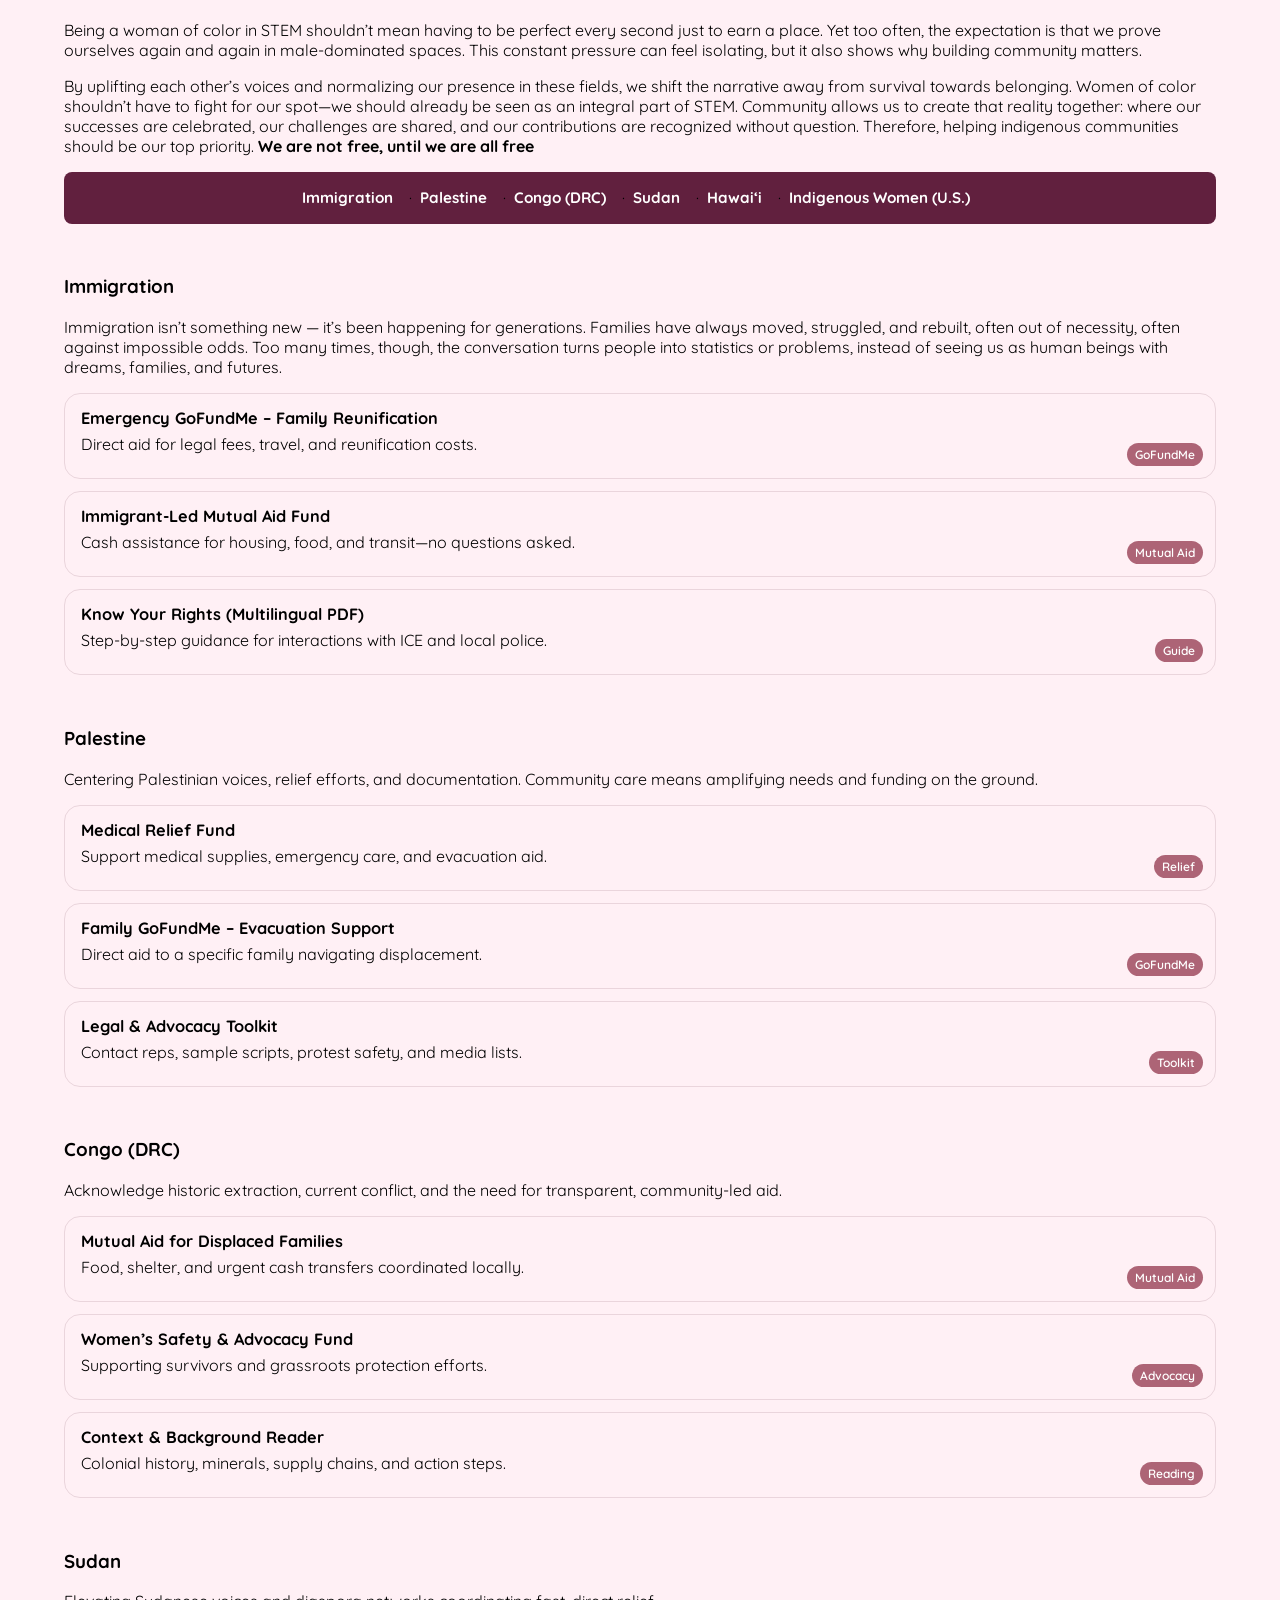
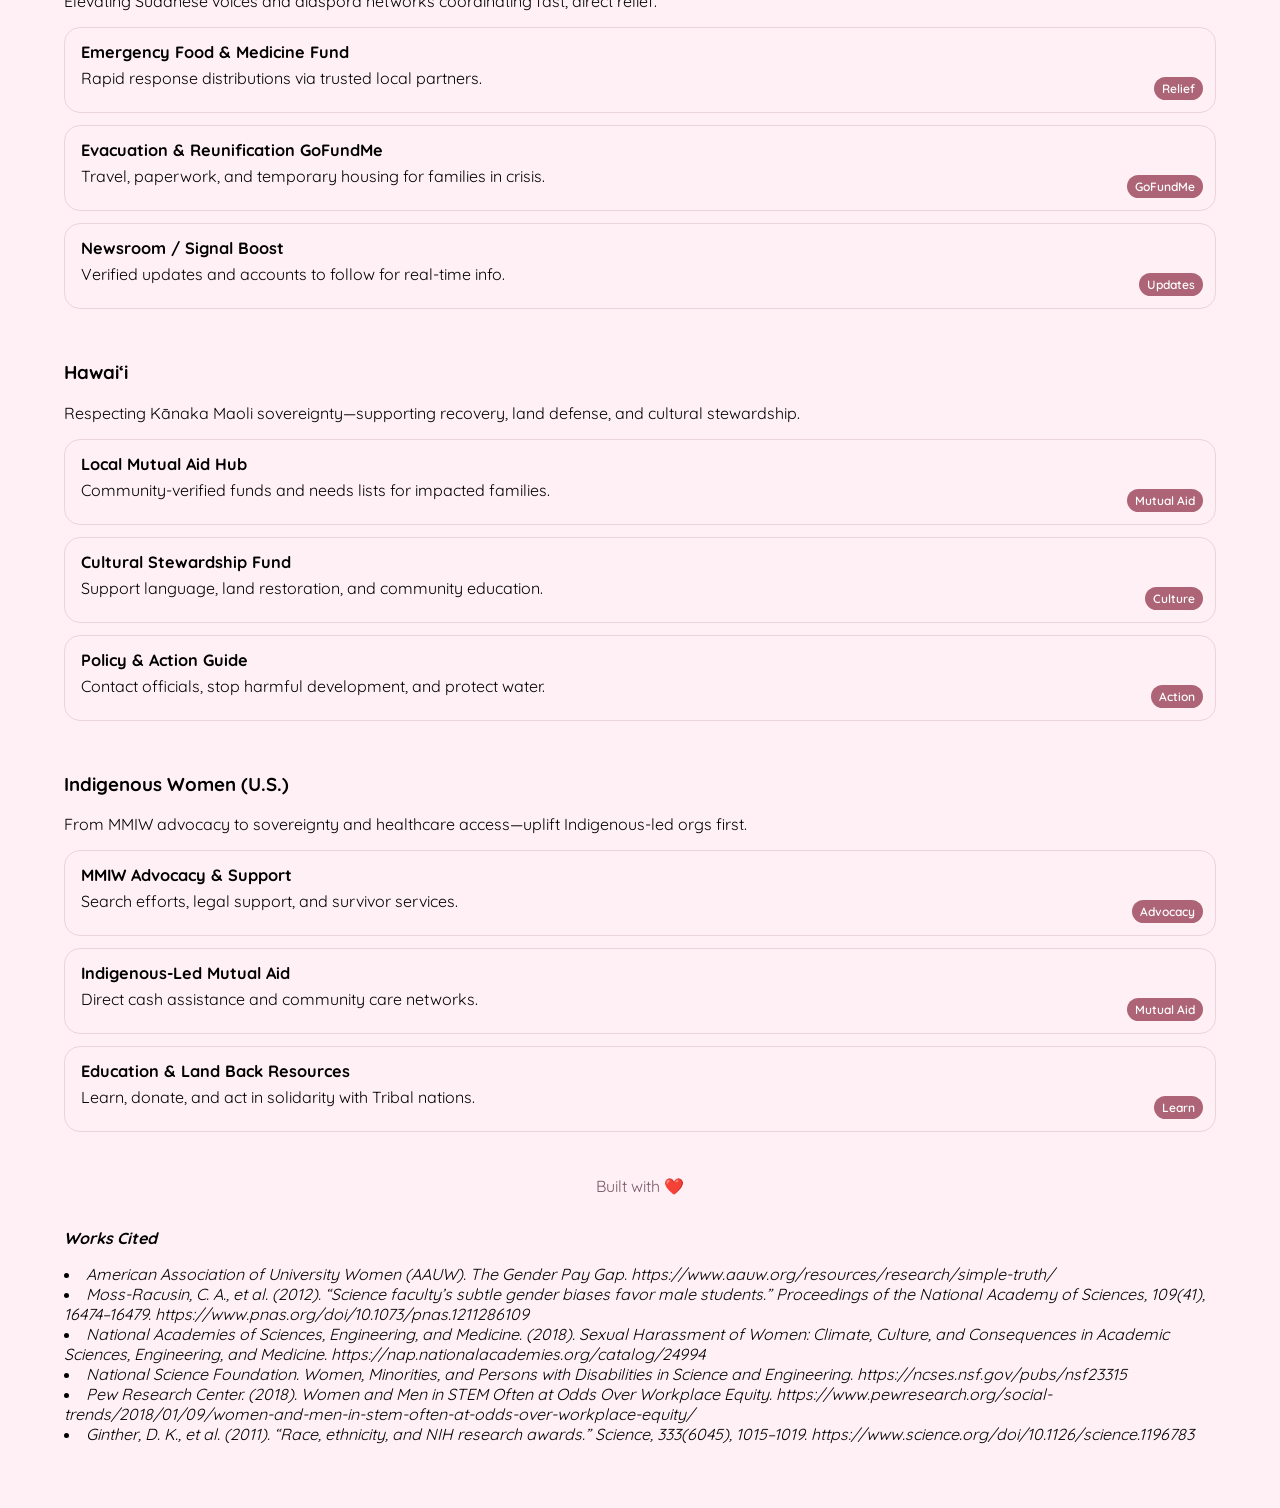
==== commit 93b3345c: "Finishing the homepage" ====
--- a/public/index.html
+++ b/public/index.html
@@ -130,9 +130,9 @@
         <h2>Sexual Harassment in Academic STEM Enviornments</h2>
         <p>A comprehensive report by the National Academics of Sciences, Engineering, and Medicine (NASEM) found:</p>
           <ul>
-            <li>Approximately <b>20% of female science students,</b></li>
-            <li><b>Over 20% of female science engineering students</b> and,</li>
-            <li><b>More than 40% of female medical students</b> reported experiencing Sexual harassment from falculty or staff</li>
+            <p>💠 Approximately <b>20% of female science students,</b></p>
+            <p>💠 <b>Over 20% of female science engineering students</b> and,</p>
+            <p>💠 <b>More than 40% of female medical students</b> reported experiencing Sexual harassment from falculty or staff</p>
           </ul>
           <p>The report emphasizes that harassment functions as a <b>systemic sorting mechanism,</b> driving women---especially women of color---out of STEM
           fields by creating hostile and unsafe enviornments.</p>
@@ -166,9 +166,18 @@
         <h2>Systemic Structures That Reinforce Whiteness and Maleness in STEM</h2>
         <p>The dominance of white men in STEM is sustained by interconnected systems:</p>
           <ul>
-            <p>💠 <b>Biased definitions of merit</b> that privilege confidence, pedigree, and elite networks</p>
-            <p>💠 <b> Hierarchical power structures,</b> where advancement depends on advisors, supervisors, or principl investigators who are overwhelminhly white and male</p>
+            <p>💠 <b>Biased definitions of merit</b> that privilege confidence, pedigree, and elite networks.</p>
+            <p>💠 <b>Hierarchical power structures,</b> where advancement depends on advisors, supervisors, or principl investigators who are overwhelminhly white and male.</p>
+            <p>💠 <b>Harassment and hostile climates</b> that function as barriers to retention.</p>
+            <p>💠 <b>Intersectional penalties,</b> where women of color face both racialized and gendered stereotypes.</p>
+            <p>💠 <b>Funding and topic hierarchies</b> that devalue research centered on marginalized communities.</p>
+            <p>💠 <b>Cumulative disadvantage,</b> where small inequities in pay, mentorship, and recognition compound over time.</p>
           </ul>
+
+        <h2>Why This Matters</h2>
+        <p>These patterns are not accidental. They reflect how STEM institutions have been historically structured and how power continues to be distributed. Addressing inequity 
+          in STEM requires not only increasing representation, but also transforming the systems that define legitimacy, success, and belonging,</p>
+
 
       </section>
 
@@ -189,11 +198,12 @@
         <p>
           By uplifting each other’s voices and normalizing our presence
           in these fields, we shift the narrative away from survival
-          and toward belonging. Women of color shouldn’t have to fight
+          towards belonging. Women of color shouldn’t have to fight
           for our spot—we should already be seen as an integral part of
           STEM. Community allows us to create that reality together: where
           our successes are celebrated, our challenges are shared, and
-          our contributions are recognized without question.
+          our contributions are recognized without question. Therefore, helping indigenous
+          communities should be our top priority. <b>We are not free, until we are all free</b>
         </p>
 
         <!-- in-page TOC (this is not a second site nav; it’s just jump links) -->
@@ -374,6 +384,22 @@
     <footer class="site-footer" style="text-align:center;padding:1rem;color:#7b5c6a">
       Built with ❤️
     </footer>
+
+    <cite>
+      <p><b>Works Cited</b></p>
+      <li>American Association of University Women (AAUW). The Gender Pay Gap.
+      https://www.aauw.org/resources/research/simple-truth/ </li>
+      <li>Moss-Racusin, C. A., et al. (2012). “Science faculty’s subtle gender biases favor male students.” Proceedings of the National Academy of Sciences, 109(41), 16474–16479.
+      https://www.pnas.org/doi/10.1073/pnas.1211286109</li>
+      <li>National Academies of Sciences, Engineering, and Medicine. (2018). Sexual Harassment of Women: Climate, Culture, and Consequences in Academic Sciences, Engineering, and Medicine.
+      https://nap.nationalacademies.org/catalog/24994</li>
+      <li>National Science Foundation. Women, Minorities, and Persons with Disabilities in Science and Engineering.
+      https://ncses.nsf.gov/pubs/nsf23315</li>
+      <li>Pew Research Center. (2018). Women and Men in STEM Often at Odds Over Workplace Equity.
+      https://www.pewresearch.org/social-trends/2018/01/09/women-and-men-in-stem-often-at-odds-over-workplace-equity/</li>
+      <li>Ginther, D. K., et al. (2011). “Race, ethnicity, and NIH research awards.” Science, 333(6045), 1015–1019.
+      https://www.science.org/doi/10.1126/science.1196783</li>
+    </cite>
 
     <!-- your module (kept). It can read the data-section attributes if you want -->
     <script type="module" src="./js/resources.js"></script>
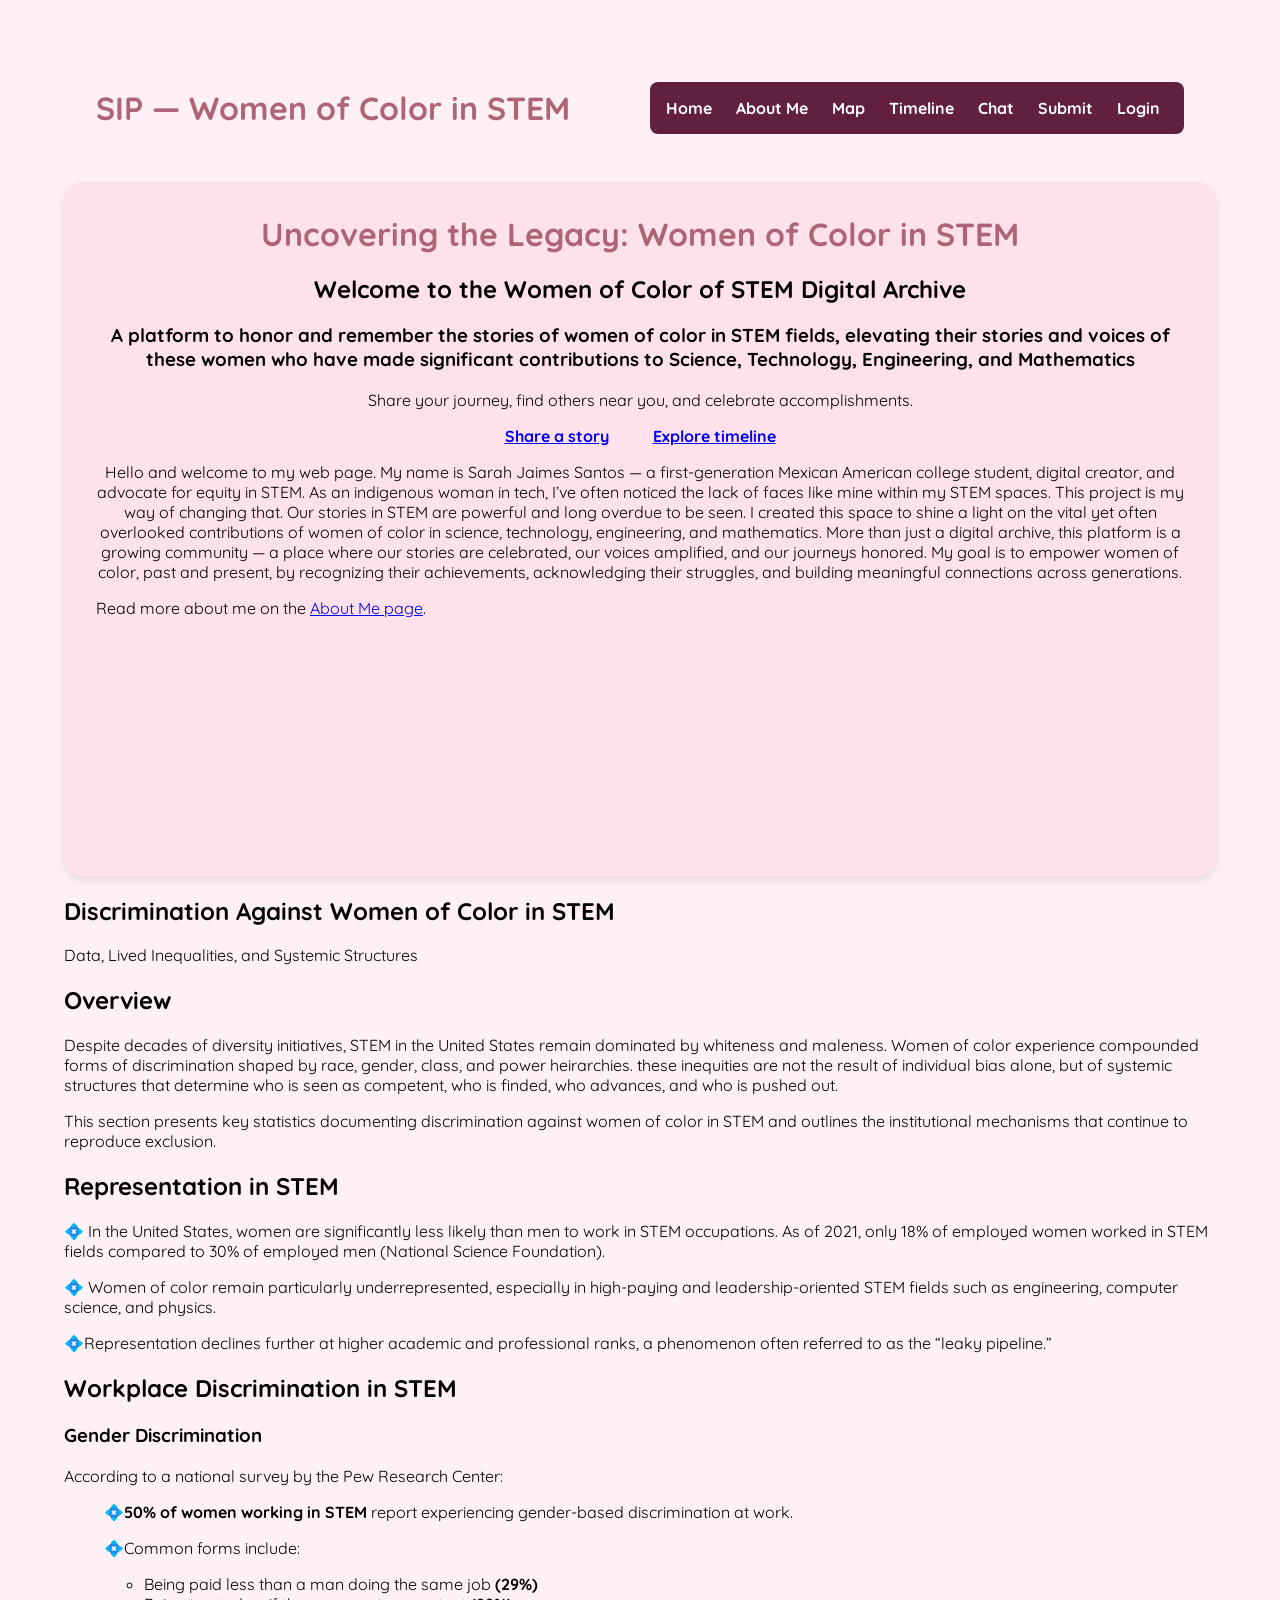
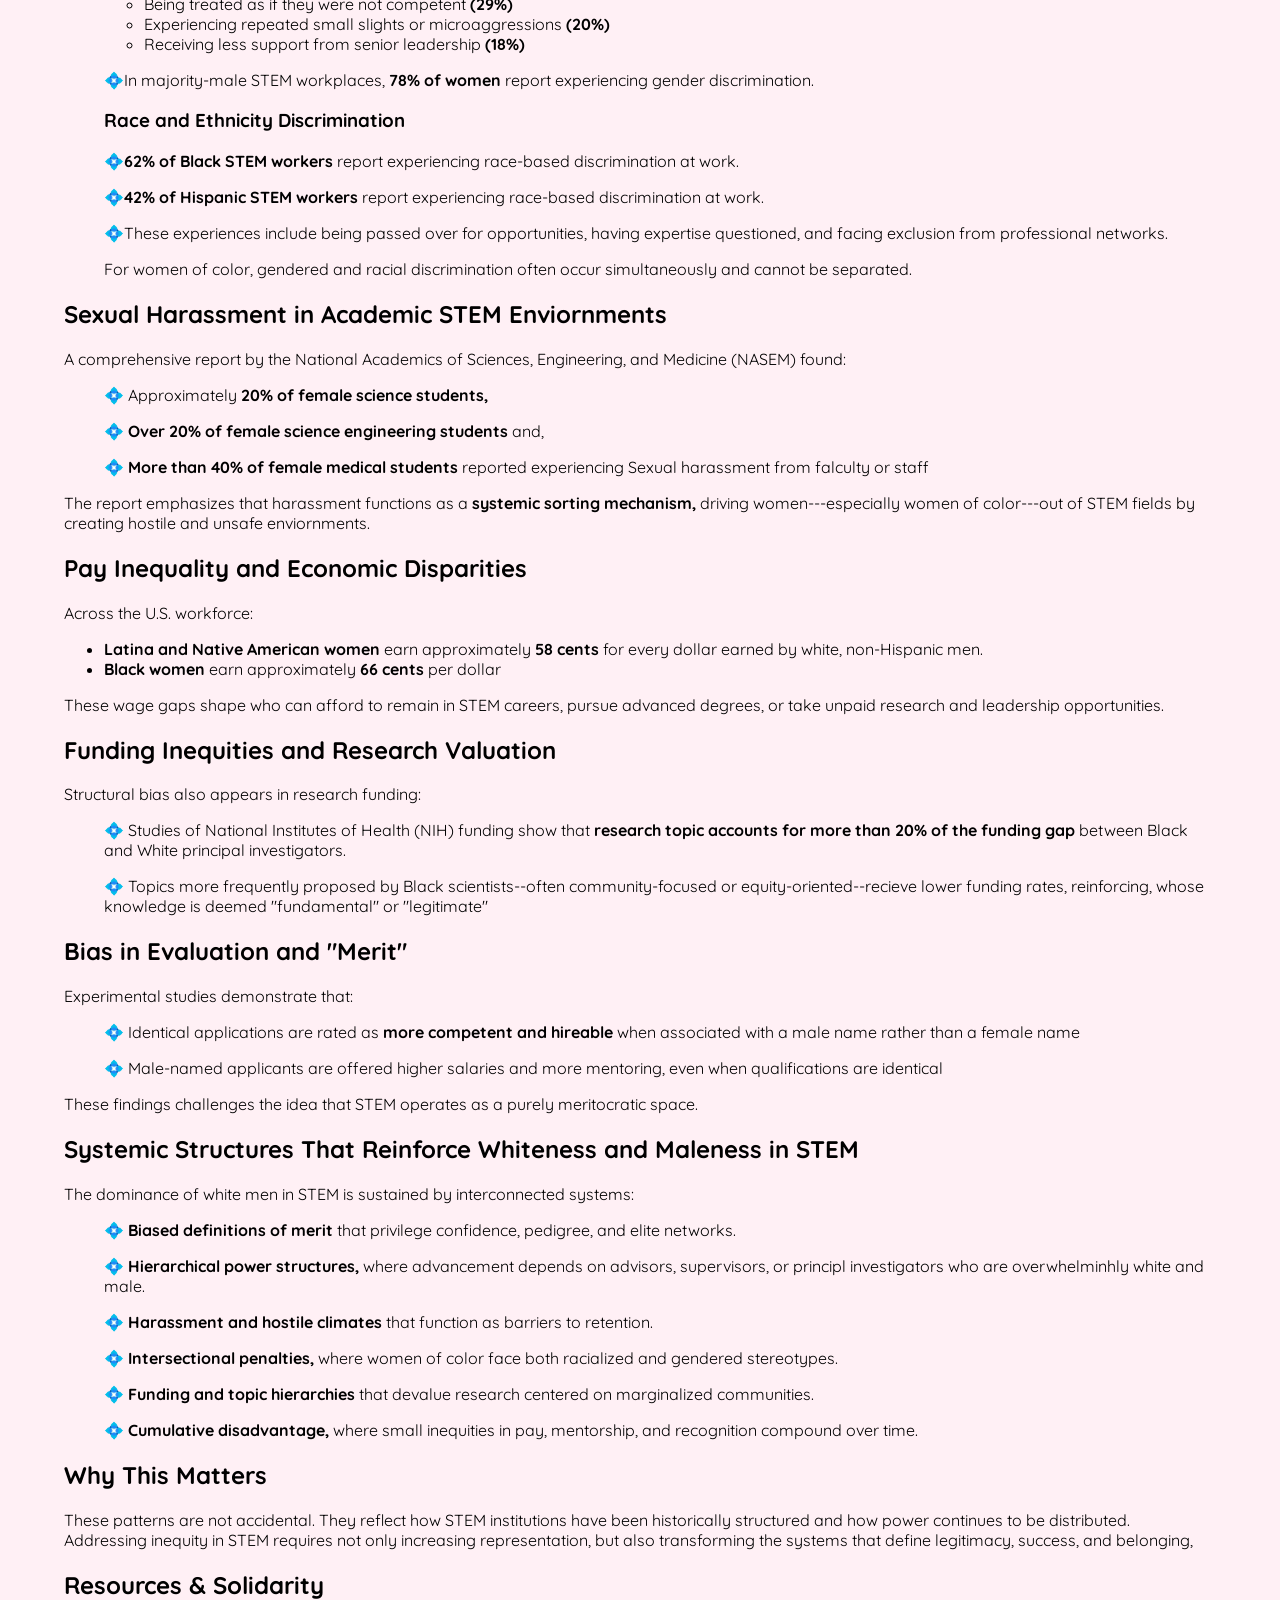
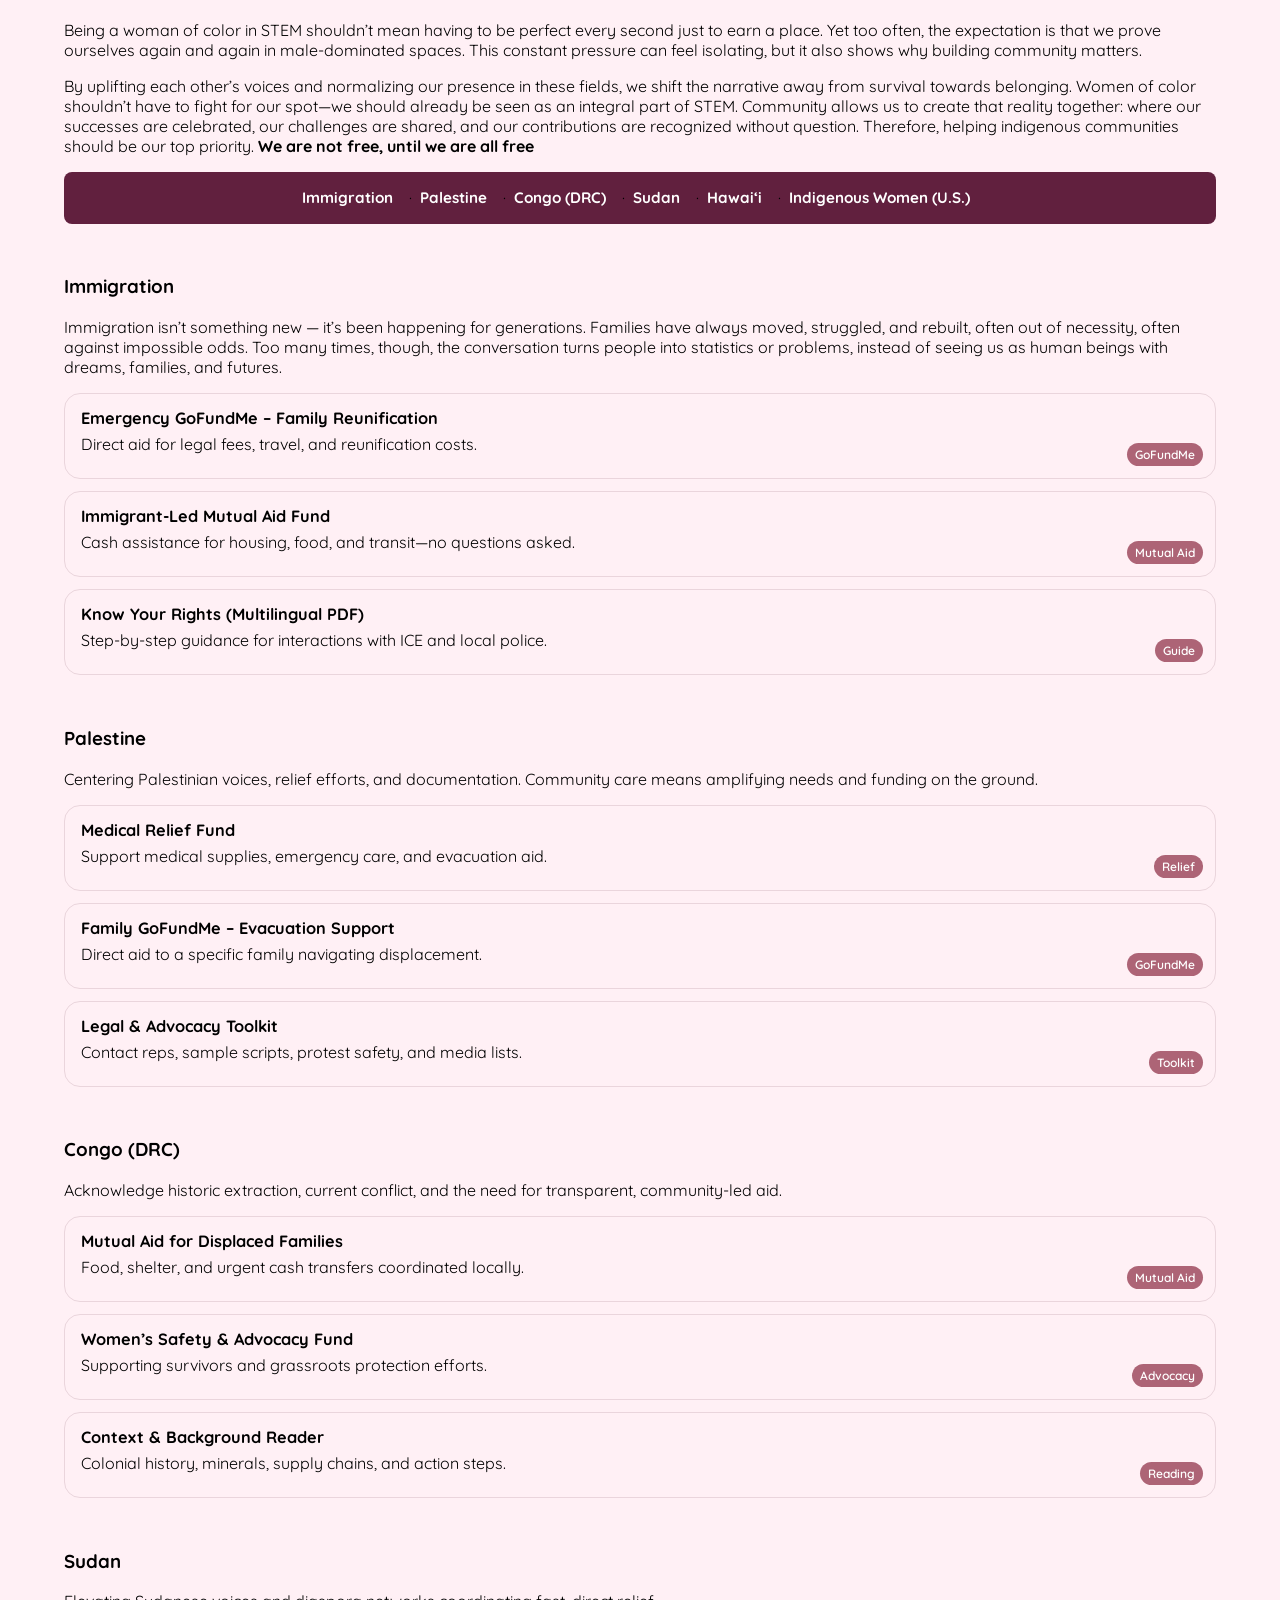
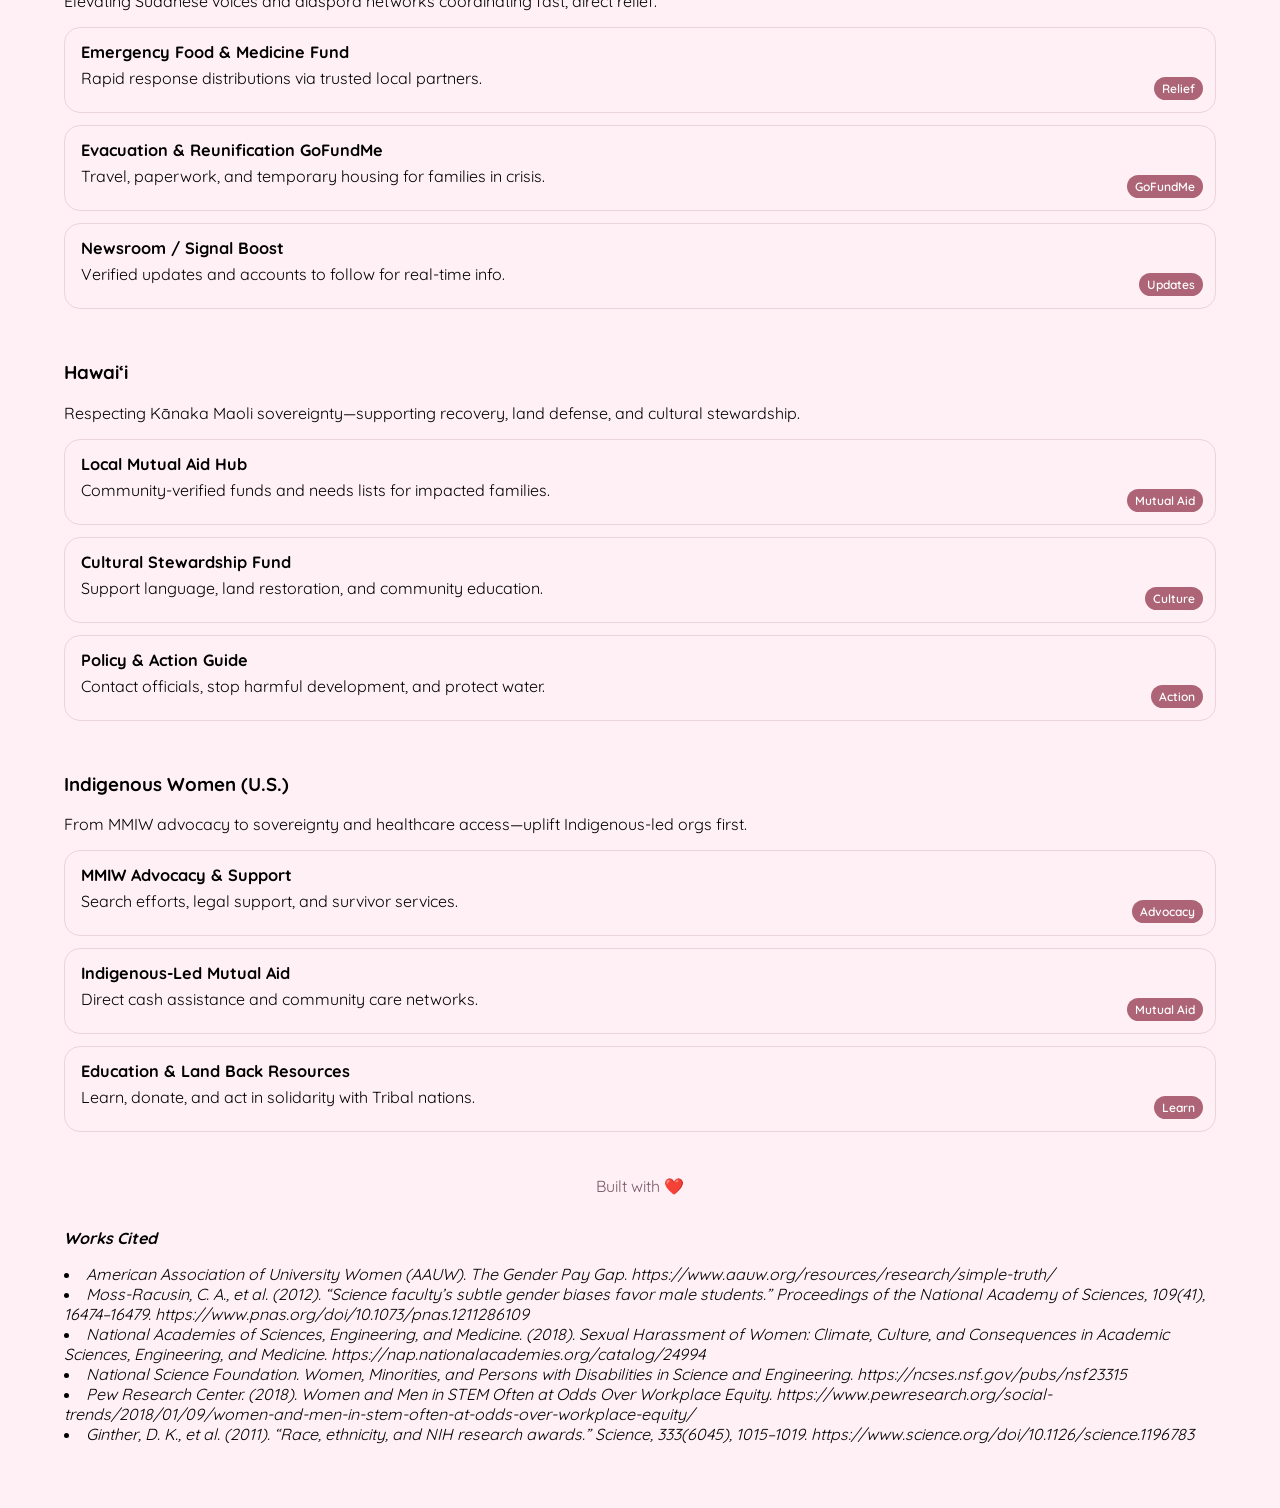
==== commit 5115a3ce: "Made editd to the css/home page" ====
--- a/public/index.html
+++ b/public/index.html
@@ -48,24 +48,24 @@
               <a class="btn outline" href="./timeline.html">Explore timeline</a>
             </div>
           </section>
-        </section>
-
-        <section>
-          <p>
-            Hello and welcome to my web page. My name is Sarah Jaimes Santos — a first-generation 
-            Mexican American college student, digital creator, and advocate for equity in STEM. As 
-            an indigenous woman in tech, I’ve often noticed the lack of faces like mine within my STEM 
-            spaces. This project is my way of changing that.
-            
-            Our stories in STEM are powerful and long overdue to be seen. I created this space to shine 
-            a light on the vital yet often overlooked contributions of women of color in science, 
-            technology, engineering, and mathematics.
-
-            More than just a digital archive, this platform is a growing community — a place where our 
-            stories are celebrated, our voices amplified, and our journeys honored. My goal is to empower 
-            women of color, past and present, by recognizing their achievements, acknowledging their 
-            struggles, and building meaningful connections across generations.
-          </p>
+
+          <section>
+            <p>
+              Hello and welcome to my web page. My name is Sarah Jaimes Santos — a first-generation 
+              Mexican American college student, digital creator, and advocate for equity in STEM. As 
+              an indigenous woman in tech, I’ve often noticed the lack of faces like mine within my STEM 
+              spaces. This project is my way of changing that.
+              
+              Our stories in STEM are powerful and long overdue to be seen. I created this space to shine 
+              a light on the vital yet often overlooked contributions of women of color in science, 
+              technology, engineering, and mathematics.
+
+              More than just a digital archive, this platform is a growing community — a place where our 
+              stories are celebrated, our voices amplified, and our journeys honored. My goal is to empower 
+              women of color, past and present, by recognizing their achievements, acknowledging their 
+              struggles, and building meaningful connections across generations.
+            </p>
+          </section>
         </section>
 
         <section id="monologue" class="card" style="margin-top:1rem">
--- a/public/css/style.css
+++ b/public/css/style.css
@@ -15,7 +15,8 @@
 
 
 /* ========== 01) 🎨 FOUNDATIONS / TOKENS ========== */
-:root{
+:root
+{
   --wine-berry: #61203E;
   --tapestry:   #AD6476;
   --text-color: #ffffff;
@@ -37,16 +38,22 @@
 
 
 /* ========== 02) 🧱 BASE / LAYOUT ========== */
-html, body {
+html, body 
+{
   font-family: "Quicksand", sans-serif;
   background-color: var(--background);
   margin: 0;
   padding: 2rem; /* move to page containers if you need full-bleed sections */
 }
-.left-align { display: block; text-align: left; }
+.left-align 
+{ 
+  display: block; 
+  text-align: left; 
+}
 
 /* ========== 03) 🧭 HEADER / NAV ========== */
-.site-header {
+.site-header 
+{
   display: flex;
   justify-content: space-between;
   align-items: center;
@@ -55,7 +62,8 @@
   margin-top: 0.1rem;
 }
 
-nav {
+nav 
+{
   background-color: var(--wine-berry);
   padding: 1rem;
   border-radius: 8px;
@@ -66,25 +74,29 @@
   margin-right: 0;
 }
 
-nav a {
+nav a 
+{
   color: var(--text-color);
   margin-right: .5rem;
   text-decoration: none;
   font-weight: bold;
 }
 
-nav a:hover { 
+nav a:hover 
+{ 
   text-decoration: underline; 
   color: var(--tapestry); 
 }
 
-h1 { 
+h1 
+{ 
   color: var(--tapestry); 
   font-size: 2rem; 
   margin: 0; 
 }
 
-.toc {
+.toc 
+{
   display: flex;
   justify-content: center; /* centers the flex items horizontally */
   gap: 0.5rem;             /* space between links */
@@ -95,7 +107,8 @@
 
 
 /* ========== 04) 🗓️ TIMELINE ========== */
-.timeline {
+.timeline 
+{
   display: flex;
   overflow: auto;
   scroll-behavior: smooth;
@@ -103,7 +116,9 @@
   padding: 40px 20px;
   scroll-snap-type: x mandatory;
 }
-.timeline-entry {
+
+.timeline-entry 
+{
   background-color: var(--tapestry);
   border: 2px solid var(--wine-berry);
   border-radius: 20px;
@@ -118,7 +133,9 @@
   width: 320px;
   scroll-snap-align: start;
 }
-.timeline-entry .content{
+
+.timeline-entry .content
+{
   background-color:#61203E;
   border:2px solid #db3e75;
   border-radius:20px;
@@ -130,7 +147,9 @@
   box-shadow:0 0 10px rgba(0,0,0,0.1);
   height:100%;
 }
-.timeline-entry img{
+
+.timeline-entry img
+{
   display:block;
   margin:0 auto 10px;
   width:100%;
@@ -139,19 +158,63 @@
   object-position:center;
   border-radius:10px;
 }
-.timeline-entry h3 { font-size: 1.8rem; margin-bottom: .5rem; color: var(--text-color); }
-.timeline-entry p  { font-size: 1.1rem; line-height: 1.5; color: var(--text-color); }
-#timeline-container { padding: 2rem; }
-@media (max-width: 768px) {
-  .timeline-entry { width: 100%; padding: 20px 20px 20px 40px; text-align: center; }
-}
-.to-be-continued { text-align:center; font-style:italic; margin-top:3rem; color:var(--tapestry); font-size:1.2rem; }
-.works-cited { font-size:.95rem; color:var(--tapestry); margin-top:4rem; padding-left:1.5rem; line-height:1.5; }
-.works-cited li { margin-bottom:.5rem; }
+
+.timeline-entry h3 
+{ 
+  font-size: 1.8rem; 
+  margin-bottom: .5rem; 
+  color: var(--text-color); 
+}
+
+.timeline-entry p  
+{ 
+  font-size: 1.1rem; 
+  line-height: 1.5; 
+  color: var(--text-color); 
+}
+
+#timeline-container 
+{ 
+  padding: 2rem; 
+}
+
+@media (max-width: 768px) 
+{
+  .timeline-entry 
+  { 
+    width: 100%; 
+    padding: 20px 20px 20px 40px; 
+    text-align: center; 
+  }
+}
+
+.to-be-continued 
+{ 
+  text-align:center; 
+  font-style:italic; 
+  margin-top:3rem; 
+  color:var(--tapestry); 
+  font-size:1.2rem; 
+}
+
+.works-cited 
+{ 
+  font-size:.95rem; 
+  color:var(--tapestry); 
+  margin-top:4rem; 
+  padding-left:1.5rem; 
+  line-height:1.5; 
+}
+
+.works-cited li 
+{ 
+  margin-bottom:.5rem; 
+}
 
 
 /* ========== 05) 💗 Home Page ========== */
-.intro-section{
+.intro-section
+{
   background-color: var(--pink-inner);
   border-radius: 20px;
   padding: 2rem;
@@ -160,58 +223,64 @@
   height: 70vh;
   max-width: 1200px;
   max-height: 800px;
-}
-
-.profile-container{
+  white-space: normal;
+  overflow-wrap: break-word;
+}
+
+.profile-container
+{
   display: flex;
   align-items: flex-start;
   gap: 2rem;
 }
 
-.profile-image img{
+.profile-image img
+{
   max-width: 200px;  /* sets the maximum width */
   height: auto;      /* maintains aspect ratio */
   border-radius: 8px;
   flex-shrink: 0;
 }
 
-.subtitle{
+.subtitle
+{
   font-size: 0.85rem;    /* makes the text smaller */
   font-weight: normal;   /* ensures text is not bold */
   color: #555555;        /* optional: softer color for subtitle */
   margin-top: 0.5rem; 
 }
 
-.profile-paragraph{
+.profile-paragraph
+{
   font-weight: normal;
   font-size: 1.35rem;
   margin: 0;
 }
 
-.intro-section-2{
-
-}
-  
-
 /* ========== 06) 📝 GENERIC FORMS (site-wide EXCEPT login page) ========== */
-body:not(.login-page) form {
+body:not(.login-page) form 
+{
   background-color: #ffeaf1d0;
   padding: 2rem;
   border-radius: 20px;
   width: 100%;
   box-shadow: 0 0 20px #ffc0cb80;
 }
-body:not(.login-page) form label {
+
+body:not(.login-page) form label 
+{
   display: block;
   margin-top: 20px;
   font-weight: bold;
   font-size: 1.1rem;
 }
+
 body:not(.login-page) form input[type="text"],
 body:not(.login-page) form input[type="email"],
 body:not(.login-page) form input[type="password"],
 body:not(.login-page) form textarea,
-body:not(.login-page) form select {
+body:not(.login-page) form select 
+{
   width: 100%;
   padding: 12px;
   margin-top: 6px;
@@ -220,8 +289,14 @@
   font-size: 1rem;
   background: #fff0f5;
 }
-body:not(.login-page) form textarea { resize: vertical; min-height: 100px; }
-body:not(.login-page) form button[type="submit"] {
+
+body:not(.login-page) form textarea 
+{ 
+  resize: vertical; min-height: 100px; 
+}
+
+body:not(.login-page) form button[type="submit"] 
+{
   margin-top: 2rem;
   padding: 0.8rem 2rem;
   background-color: #ff85b3;
@@ -232,16 +307,22 @@
   cursor: pointer;
   box-shadow: 0 4px 8px #ffa5c9a4;
 }
-body:not(.login-page) form button[type="submit"]:hover { background-color: #f96ca4; }
+
+body:not(.login-page) form button[type="submit"]:hover 
+{ 
+  background-color: #f96ca4; 
+}
 
 /* Submit Story Form */
-#story-form {
+#story-form 
+{
   max-width: 640px;
   margin: 2rem auto;
 }
 
 /* ========== 07) 🗺️ MAP ========== */
-.map-frame{
+.map-frame
+{
   border: 2px solid var(--wine-berry);
   border-radius: 20px;
   overflow: hidden;
@@ -252,7 +333,8 @@
   margin: 2rem auto;                 /* centers the whole box */
 }
 
-#map{
+#map
+{
    display: block;
   width: min(1200px, calc(100vw - 4rem));  /* lines up with your body 2rem padding */
   height: clamp(560px, 78svh, 900px);      /* bigger, responsive */
@@ -263,11 +345,15 @@
   box-shadow: 0 8px 20px rgba(0,0,0,.06);
 }
 
-.leaflet-container { background: #cde7f5; }
+.leaflet-container 
+{ 
+  background: #cde7f5; 
+}
 
 
 /* ========== 08) 💬 CHAT ========== */
-.chat-wrapper {
+.chat-wrapper 
+{
   display: flex;
   flex-direction: column;
   align-items: center;
@@ -277,7 +363,8 @@
   padding-bottom: 120px;
   box-sizing: border-box;
 }
-.chat-feed{
+.chat-feed
+{
   width:100%;
   max-width:1100px;
   height:500px;
@@ -292,9 +379,23 @@
   border:2px solid var(--border-color);
   box-shadow: var(--shadow-card);
 }
-.chat-message { margin-bottom: 2rem; display: flex; align-items: flex-start; gap: 10px; animation: chat-pop .18s ease-out; }
-@keyframes chat-pop{ from{opacity:0; transform:translateY(4px)} to{opacity:1; transform:translateY(0)} }
-.chat-bubble{
+
+.chat-message 
+{ 
+  margin-bottom: 2rem; 
+  display: flex; 
+  align-items: flex-start; 
+  gap: 10px; 
+  animation: chat-pop .18s ease-out; 
+}
+
+@keyframes chat-pop
+{ 
+  from{opacity:0; transform:translateY(4px)} to{opacity:1; transform:translateY(0)} 
+}
+
+  .chat-bubble
+  {
   font-family:"Quicksand",sans-serif;
   font-size:.95rem;
   font-weight:500;
@@ -310,38 +411,103 @@
   box-shadow:0 8px 18px rgba(0,0,0,.06);
   filter: drop-shadow(0 0 4px rgba(255,182,193,.3));
 }
-.chat-bubble::after{
+
+.chat-bubble::after
+{
   content:"";
   position:absolute; left:30px; bottom:-6px;
   width:22px; height:22px; background:#fff; border-radius:50%;
   box-shadow:10px -10px 0 0 #fff, -10px -10px 0 0 #fff; z-index:-1;
 }
-.chat-message.me .chat-bubble{ background: linear-gradient(180deg, #ffe6ef, #ffd6e6); border-color:#f6a9c4; }
-.chat-meta { display:flex; justify-content:space-between; font-size:.7rem; color:#a86b83; margin-bottom:10px; padding-bottom:5px; border-bottom:1px dashed #f3cce2; }
-.chat-username { font-weight:bold; font-size:.75rem; }
-.chat-time { font-style: italic; font-size:.7rem; }
-.chat-text { font-size: 1rem; padding-top: 4px; }
-.chat-form {
-  position: fixed; bottom: 0; left: 0; right: 0;
-  max-width: 1100px; margin: 0 auto; padding: 1rem 2rem;
-  background-color: #ffeef7; display: flex; gap: 1rem; align-items: center;
-  border-top:1px solid #f5cbd7; box-shadow: 0 -6px 18px rgba(255,182,193,.18); z-index: 999;
-}
-.chat-form input[type="text"], .chat-form textarea{
-  border:2px solid var(--border-color); border-radius: 999px; background:#fff;
-  box-shadow: inset 0 2px 0 rgba(255,182,193,.35); padding: .6rem .9rem;
-}
-.chat-form button[type="submit"]{
-  border-radius: 999px; font-weight: 800; background: var(--tapestry); color: var(--text-color);
-  border:2px solid var(--wine-berry); box-shadow: var(--shadow-btn); padding: .6rem 1rem;
-}
-#messages {
-  height: 500px; overflow-y: auto; padding: 1rem 2rem; background-color: var(--tapestry);
-  border-radius: 20px; margin: 1rem auto; width: 90%; box-shadow: 0 4px 10px rgba(0,0,0,0.05);
+
+.chat-message.me .chat-bubble
+{ 
+  background: linear-gradient(180deg, #ffe6ef, #ffd6e6); 
+  border-color:#f6a9c4; 
+}
+
+.chat-meta 
+{ 
+  display:flex; 
+  justify-content:space-between; 
+  font-size:.7rem; 
+  color:#a86b83; 
+  margin-bottom:10px; 
+  padding-bottom:5px; 
+  border-bottom:1px dashed #f3cce2; 
+}
+
+.chat-username 
+{ 
+  font-weight:bold; 
+  font-size:.75rem; 
+}
+
+.chat-time 
+{ 
+  font-style: italic; 
+  font-size:.7rem; 
+}
+
+.chat-text 
+{ 
+  font-size: 1rem; 
+  padding-top: 4px; 
+}
+
+.chat-form 
+{
+  position: fixed; 
+  bottom: 0; 
+  left: 0; 
+  right: 0;
+  max-width: 1100px; 
+  margin: 0 auto; 
+  padding: 1rem 2rem;
+  background-color: #ffeef7; 
+  display: flex; 
+  gap: 1rem; 
+  align-items: center;
+  border-top:1px solid #f5cbd7; 
+  box-shadow: 0 -6px 18px rgba(255,182,193,.18); 
+  z-index: 999;
+}
+
+.chat-form input[type="text"], .chat-form textarea
+{
+  border:2px solid var(--border-color); 
+  border-radius: 999px; 
+  background:#fff;
+  box-shadow: inset 0 2px 0 rgba(255,182,193,.35); 
+  padding: .6rem .9rem;
+}
+
+.chat-form button[type="submit"]
+{
+  border-radius: 999px; 
+  font-weight: 800; 
+  background: var(--tapestry); 
+  color: var(--text-color);
+  border:2px solid var(--wine-berry); 
+  box-shadow: var(--shadow-btn); 
+  padding: .6rem 1rem;
+}
+
+#messages 
+{
+  height: 500px; 
+  overflow-y: auto; 
+  padding: 1rem 2rem; 
+  background-color: var(--tapestry);
+  border-radius: 20px; 
+  margin: 1rem auto; 
+  width: 90%; 
+  box-shadow: 0 4px 10px rgba(0,0,0,0.05);
 }
 
 /* Cards / generic UI */
-.card-pink{ 
+.card-pink
+{ 
   background:#fff; 
   border:2px solid var(--border-color); 
   border-radius: var(--radius-xl); 
@@ -349,7 +515,8 @@
   padding: 1.5rem; 
 }
 
-.input-pink{ 
+.input-pink
+{ 
   width: 100%; 
   padding: 12px 14px; 
   background:#fff; 
@@ -359,13 +526,15 @@
   font-size: 1rem; 
 }
 
-.input-pink:focus{ 
+.input-pink:focus
+{ 
   outline: none; 
   box-shadow: var(--focus-ring), 
   inset 0 2px 0 rgba(255,182,193,.35); 
 }
 
-.btn{ 
+.btn
+{ 
   border:0; 
   border-radius:999px; 
   padding:.75rem 1.25rem; 
@@ -374,27 +543,34 @@
   transition: transform .05s, box-shadow .2s; 
 }
 
-.btn-primary{ 
+.btn-primary
+{ 
   background:var(--tapestry); 
   color:var(--text-color); 
   border:2px solid var(--wine-berry); 
   box-shadow:var(--shadow-btn); 
 }
 
-.btn-primary:hover{ 
+.btn-primary:hover
+{ 
   filter:brightness(1.05); 
 }
 
-.btn:active{ 
+.btn:active
+{ 
   transform: translateY(1px); 
 }
 
-.btn[disabled]{ 
+.btn[disabled]
+{ 
   opacity:.6; 
   cursor:not-allowed; 
 }
 
-.form-container button, .form-container input[type="submit"], .form-container input[type="button"]{
+.form-container button, 
+.form-container input[type="submit"], 
+.form-container input[type="button"]
+{
   border-radius:999px; 
   font-weight:800; 
   background:var(--tapestry); 
@@ -404,26 +580,31 @@
   padding:.75rem 1.25rem;
 }
 
-.inline-actions{ display:flex; 
+.inline-actions
+{ 
+  display:flex; 
   gap:.5rem; 
   align-items:center; 
   flex-wrap:wrap; 
 }
 
-.inline-actions .status{ 
+.inline-actions .status
+{ 
   color:#9c5d7d; 
   font-size:.9rem; 
 }
 
 
 /* ========== 10) 🔐 AUTH (Login / Signup) – compact container (legacy) ========== */
-.auth-container{
+.auth-container
+{
   min-height: calc(100vh - 140px);
   display: grid;
   place-items: center;
   padding: 48px 16px;
 }
-.auth-card{
+.auth-card
+{
   width: min(360px, 92vw);
   border-radius: 20px;
   padding: 22px 22px 16px;
@@ -431,13 +612,15 @@
   background: var(--pink-outer);
   border: 1px solid var(--pink-border);
 }
-.auth-title{
+.auth-title
+{
   text-align: center;
   margin: 0 0 8px;
   font-size: clamp(1.25rem, 1.05rem + .8vw, 1.6rem);
   color: var(--heading-color);
 }
-.auth-inner{
+.auth-inner
+{
   max-width: 320px;
   margin: 8px auto 0;
   padding: 12px 12px 10px;
@@ -447,42 +630,101 @@
   border-radius: 16px;
   box-shadow: inset 0 1px 0 rgba(255,255,255,.6);
 }
-.auth-form label{ display:block; margin:4px 0 2px; font-weight:600; font-size:.95rem; color:var(--heading-color); }
-.auth-input{
-  width:100%; height:34px; padding:8px 10px; font-size:.95rem;
-  border-radius:10px; border:2px solid #f6a7c3; background:#fff0f5; color:#3a3a3a; outline:none;
-  transition:box-shadow .15s, border-color .15s; margin-bottom:8px;
-}
-.auth-input:focus{ border-color:#db3e75; box-shadow:0 0 0 3px rgba(219,62,117,.16); }
-.auth-btn{
-  width:220px; height:42px; display:block; margin:12px auto 0; border:0; border-radius:999px;
-  background:#ff85b3; color:#fff; font-weight:700; letter-spacing:.2px; box-shadow:0 6px 12px rgba(219,62,117,.20);
-  cursor:pointer; transition:filter .15s, transform .04s;
-}
-.auth-btn:hover{ filter:brightness(1.03); }
-.auth-btn:active{ transform:translateY(1px); }
-.auth-help{ width:100%; max-width:320px; margin:10px auto 0; }
-.auth-help a{ color:#3b5fc6; text-decoration:underline; }
+.auth-form label
+{ 
+  display:block; 
+  margin:4px 0 2px; 
+  font-weight:600; 
+  font-size:.95rem; 
+  color:var(--heading-color); 
+}
+
+.auth-input
+{
+  width:100%; 
+  height:34px; 
+  padding:8px 10px; 
+  font-size:.95rem;
+  border-radius:10px; 
+  border:2px solid #f6a7c3; 
+  background:#fff0f5; 
+  color:#3a3a3a; 
+  outline:none;
+  transition:box-shadow .15s, 
+  border-color .15s; 
+  margin-bottom:8px;
+}
+
+.auth-input:focus
+{ 
+  border-color:#db3e75; 
+  box-shadow:0 0 0 3px rgba(219,62,117,.16); 
+}
+
+.auth-btn
+{
+  width:220px; 
+  height:42px; 
+  display:block; 
+  margin:12px auto 0; 
+  border:0; 
+  border-radius:999px;
+  background:#ff85b3; 
+  color:#fff; 
+  font-weight:700; 
+  letter-spacing:.2px; 
+  box-shadow:0 6px 12px rgba(219,62,117,.20);
+  cursor:pointer; 
+  transition:filter .15s, 
+  transform .04s;
+}
+
+.auth-btn:hover
+{ 
+  filter:brightness(1.03); 
+}
+
+.auth-btn:active
+{ 
+  transform:translateY(1px); 
+}
+
+.auth-help
+{ 
+  width:100%; 
+  max-width:320px; 
+  margin:10px auto 0; 
+}
+
+.auth-help a
+{ 
+  color:#3b5fc6; 
+  text-decoration:underline; 
+}
 
 
 /* ========== 12) 🔐 LOGIN PAGE — centering + form (scoped: .login-page) ========== */
 
 /* Remove global padding on login page */
-html:has(body.login-page) { 
+html:has(body.login-page) 
+{ 
   padding: 0 !important; 
 }
 
-body.login-page { 
+body.login-page 
+{ 
   padding: 0 !important; 
   margin: 0; 
 }
 
-header {
+header 
+{
   margin-bottom: 2rem;
 }
 
 /* Login: stack fields vertically */
-.login-page main {
+.login-page main 
+{
   min-height: 100svh;
   display: grid;
   place-items: center;
@@ -490,7 +732,8 @@
   padding: 40px 16px;
 }
 
-.login-page #login-form{
+.login-page #login-form
+{
   display: grid;              /* one column, auto rows */
   grid-template-columns: 1fr;
   gap: 12px;                  /* space between items */
@@ -499,30 +742,35 @@
   margin: 0 auto;
 }
 
-.login-page label{
+.login-page label
+{
   display: block;             /* label on its own line */
 }
 
 .login-page input,
-.login-page button{
+.login-page button
+{
   display: block;             /* each on its own line */
   width: 100%;                /* full width */
 }
 
 /* optional: make "Forgot password?" sit under the login button */
-.login-page #reset-password{
+.login-page #reset-password
+{
   width: auto;
   justify-self: start;
 }
 
 /* ===== Login page: container + card (scoped) ===== */
-.login-page main{
+.login-page main
+{
   display: flex;
   justify-content: center;
   padding: 40px 16px;
 }
 
-.login-page .login-container{
+.login-page .login-container
+{
   /* centers vertically & horizontally */
   display: grid;
   place-items: center;
@@ -532,7 +780,8 @@
   width: 100%;
 }
 
-.login-page .login-card{
+.login-page .login-card
+{
   width: min(380px, 92vw);          /* container width */
   background: #fff;                 /* plain, easy to restyle later */
   border: 1px solid var(--pink-border);
@@ -542,7 +791,8 @@
   padding: 20px 18px;
 }
 
-.login-page .login-title{
+.login-page .login-title
+{
   margin: 0 0 12px;
   text-align: center;
   font-size: 1.25rem;
@@ -550,21 +800,24 @@
 }
 
 /* stack everything vertically with nice spacing */
-.login-page #login-form{
+.login-page #login-form
+{
   display: grid;
   grid-template-columns: 1fr;
   gap: 12px;
   width: 100%;
 }
 
-.login-page label{
+.login-page label
+{
   display: block;
   font-weight: 600;
 }
 
 /* Login inputs: larger + rounded (buttons untouched) */
 .login-page #login-form input[type="email"],
-.login-page #login-form input[type="password"]{
+.login-page #login-form input[type="password"]
+{
   width: 90%;
   height: 20px;                 /* bump size a little */
   padding: 10px 12px;
@@ -576,14 +829,16 @@
 }
 
 .login-page #login-form input[type="email"]:focus,
-.login-page #login-form input[type="password"]:focus{
+.login-page #login-form input[type="password"]:focus
+{
   outline: none;
   border-color: #db3e75;
   box-shadow: 0 0 0 3px rgba(219,62,117,.16),
               inset 0 2px 0 rgba(255,182,193,.35);
 }
 
-.login-page button{
+.login-page button
+{
   margin-top: 2rem;
   padding: 0.8rem 2rem;
   background-color: #ff85b3;
@@ -596,7 +851,8 @@
 }
 
 /* keep “Forgot password?” as a small text-style button under Login */
-.login-page #reset-password {
+.login-page #reset-password 
+{
   width: auto;
   justify-self: start;
   background: transparent;
@@ -607,7 +863,8 @@
   cursor: pointer;
 }
 
-.login-page #create-account {
+.login-page #create-account 
+{
   width: auto;
   justify-self: start;
   background: transparent;
@@ -618,9 +875,13 @@
   cursor: pointer;
 }
 
-.login-page .login-card > *:first-child { margin-top: 0; }
-
-@media (min-height: 540px){
+.login-page .login-card > *:first-child 
+{ 
+  margin-top: 0; 
+}
+
+@media (min-height: 540px)
+{
   body.login-page { overflow-y: hidden; }
 }
 
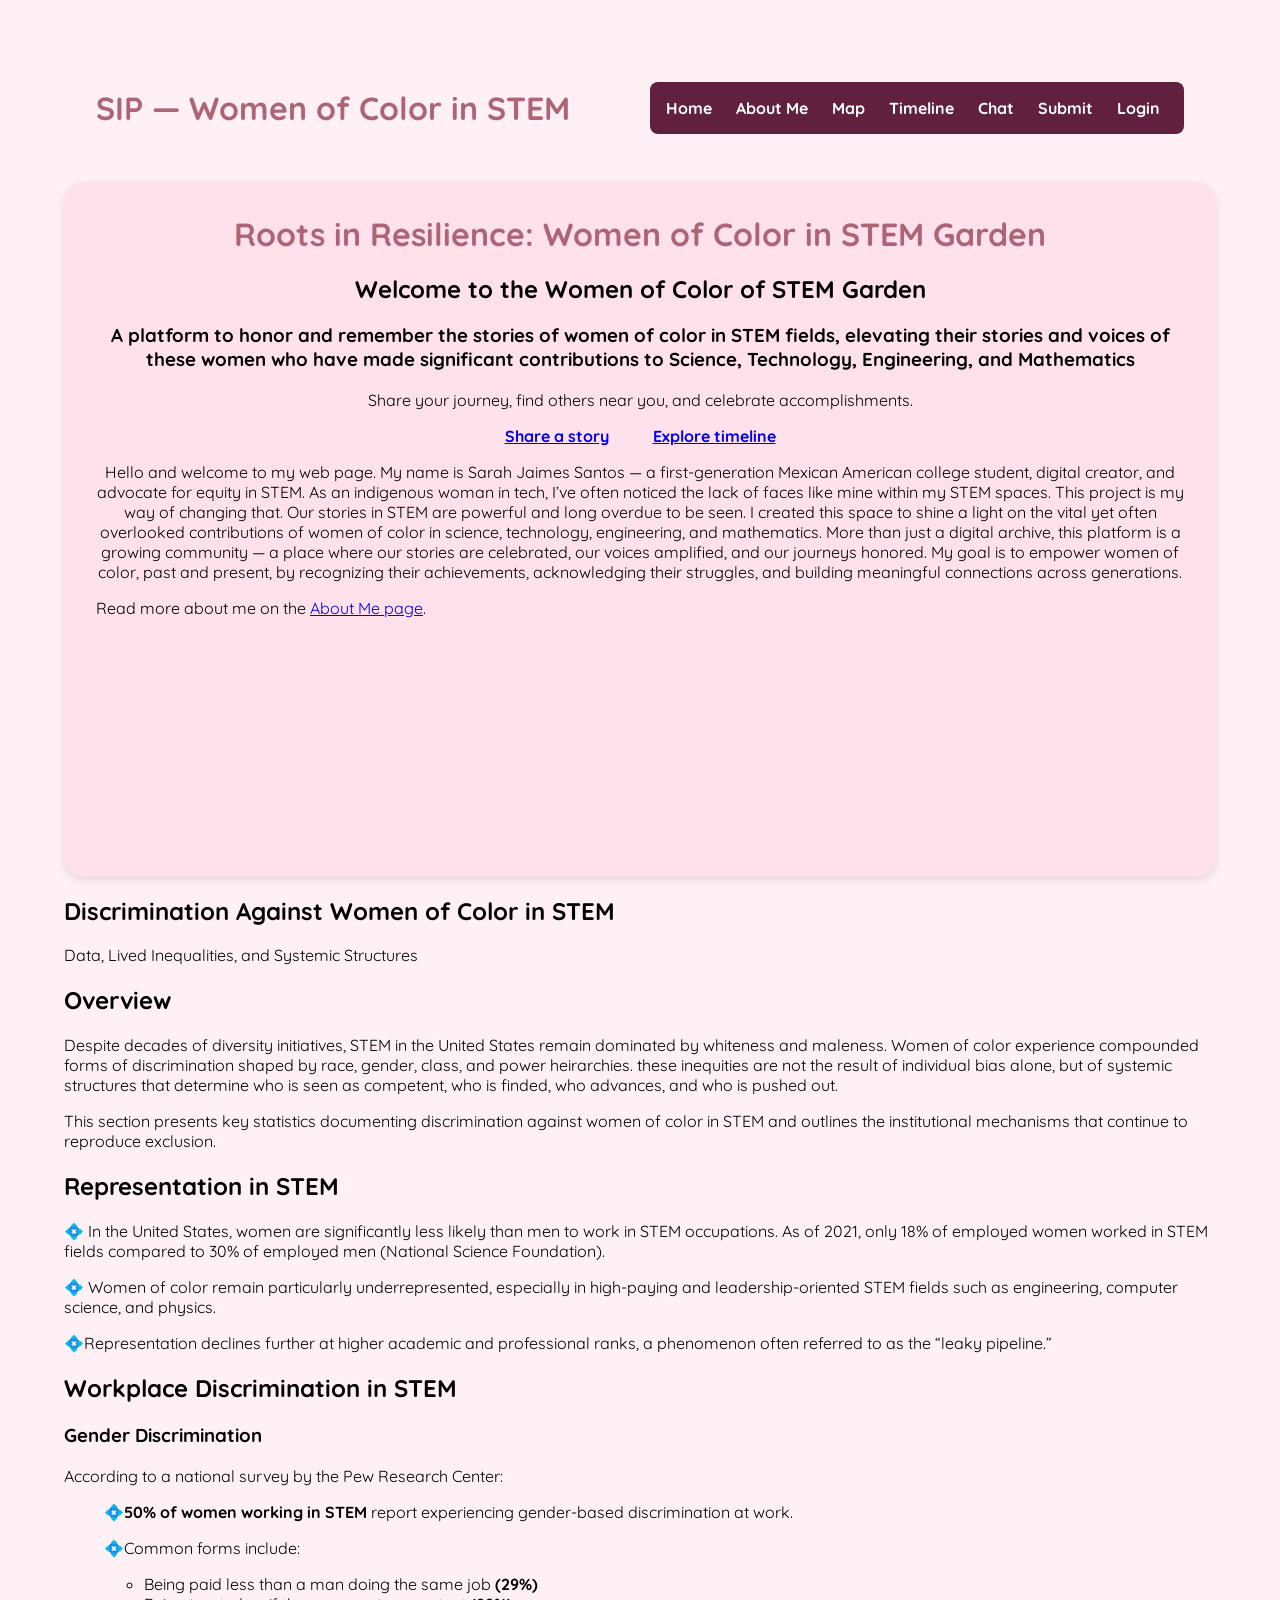
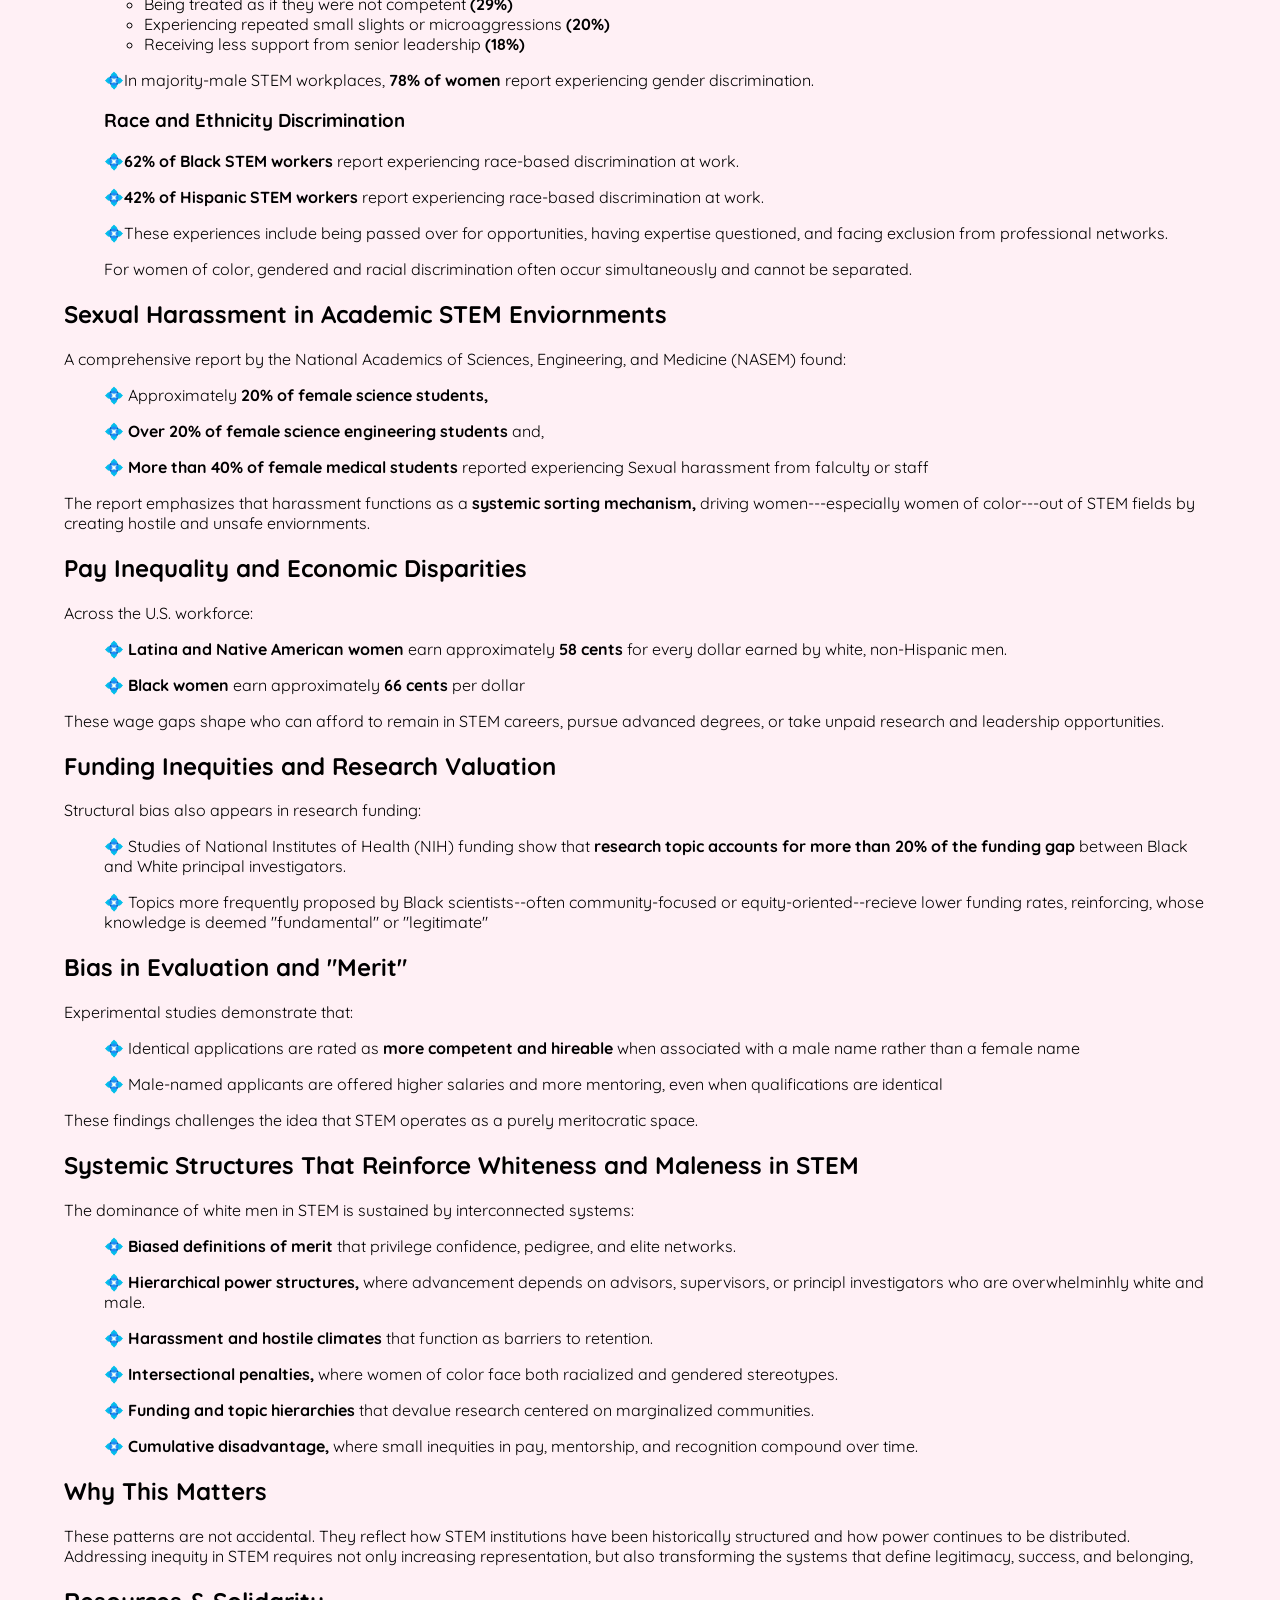
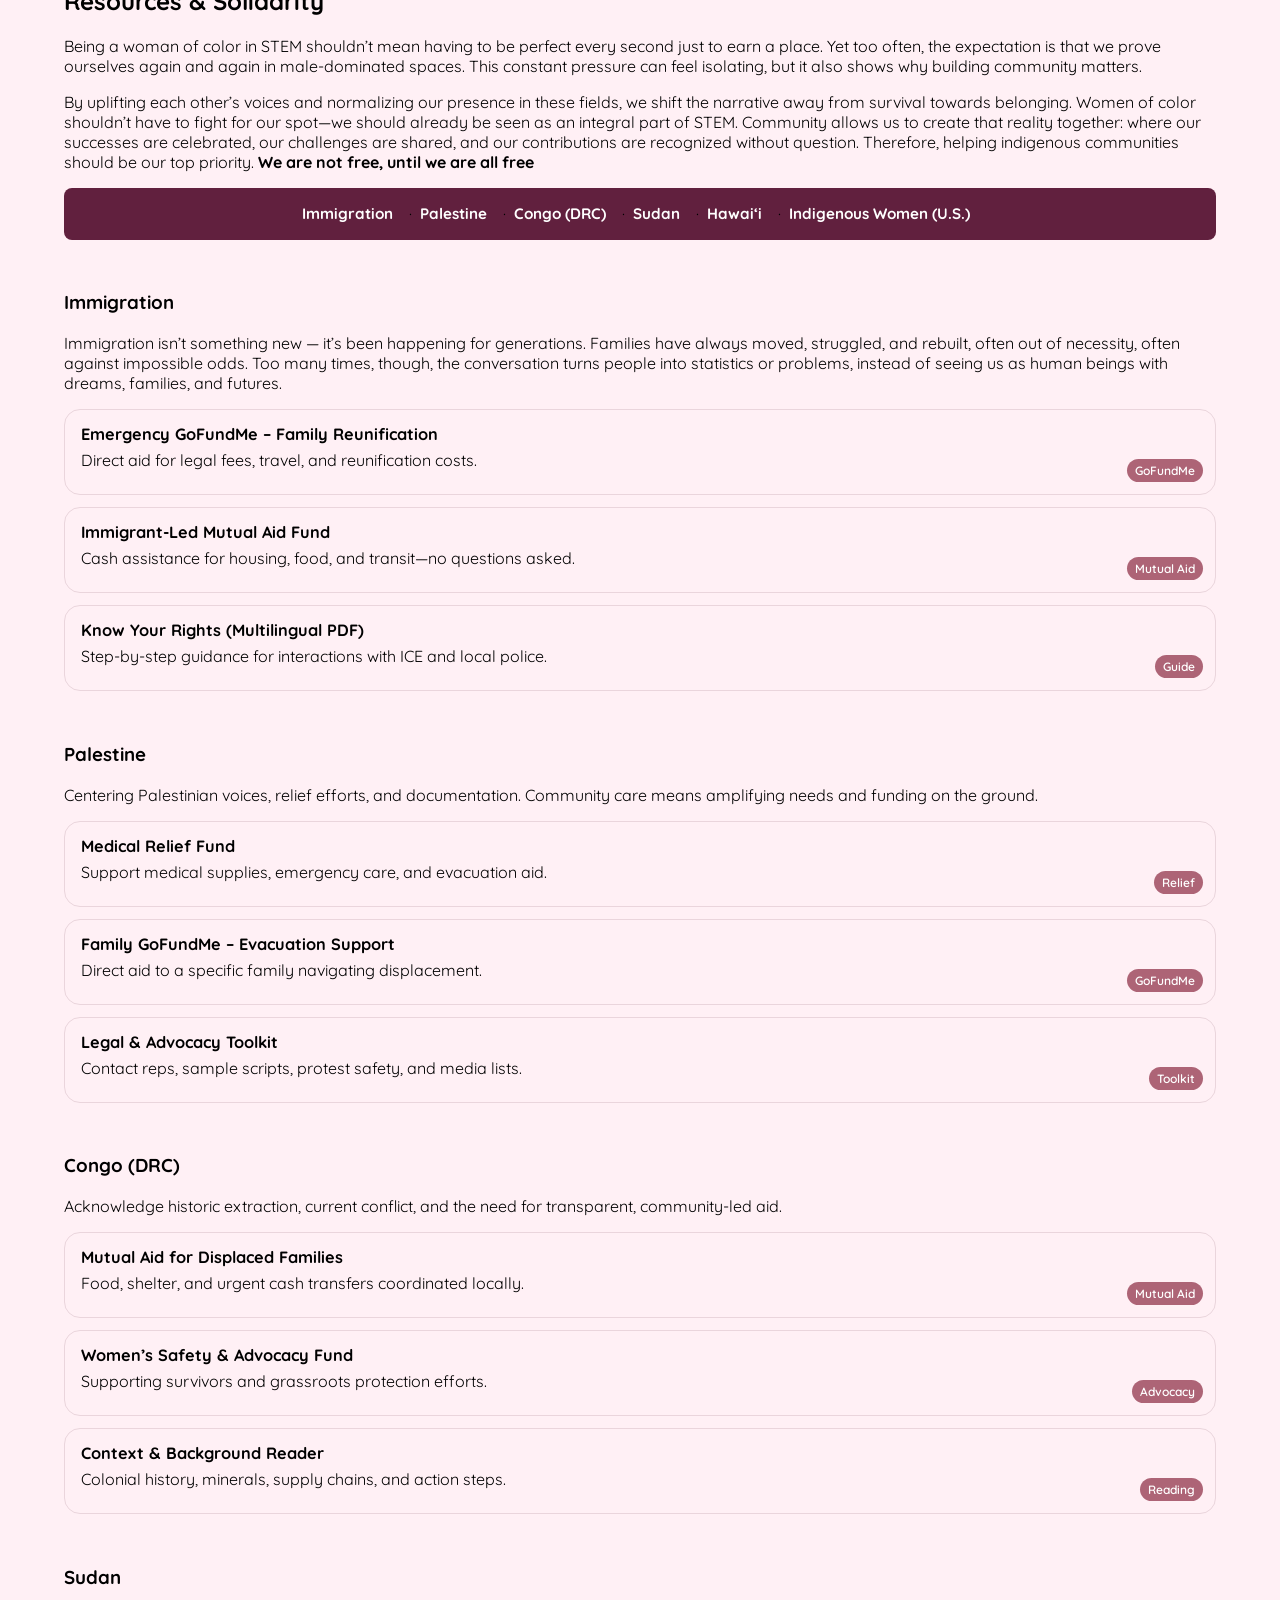
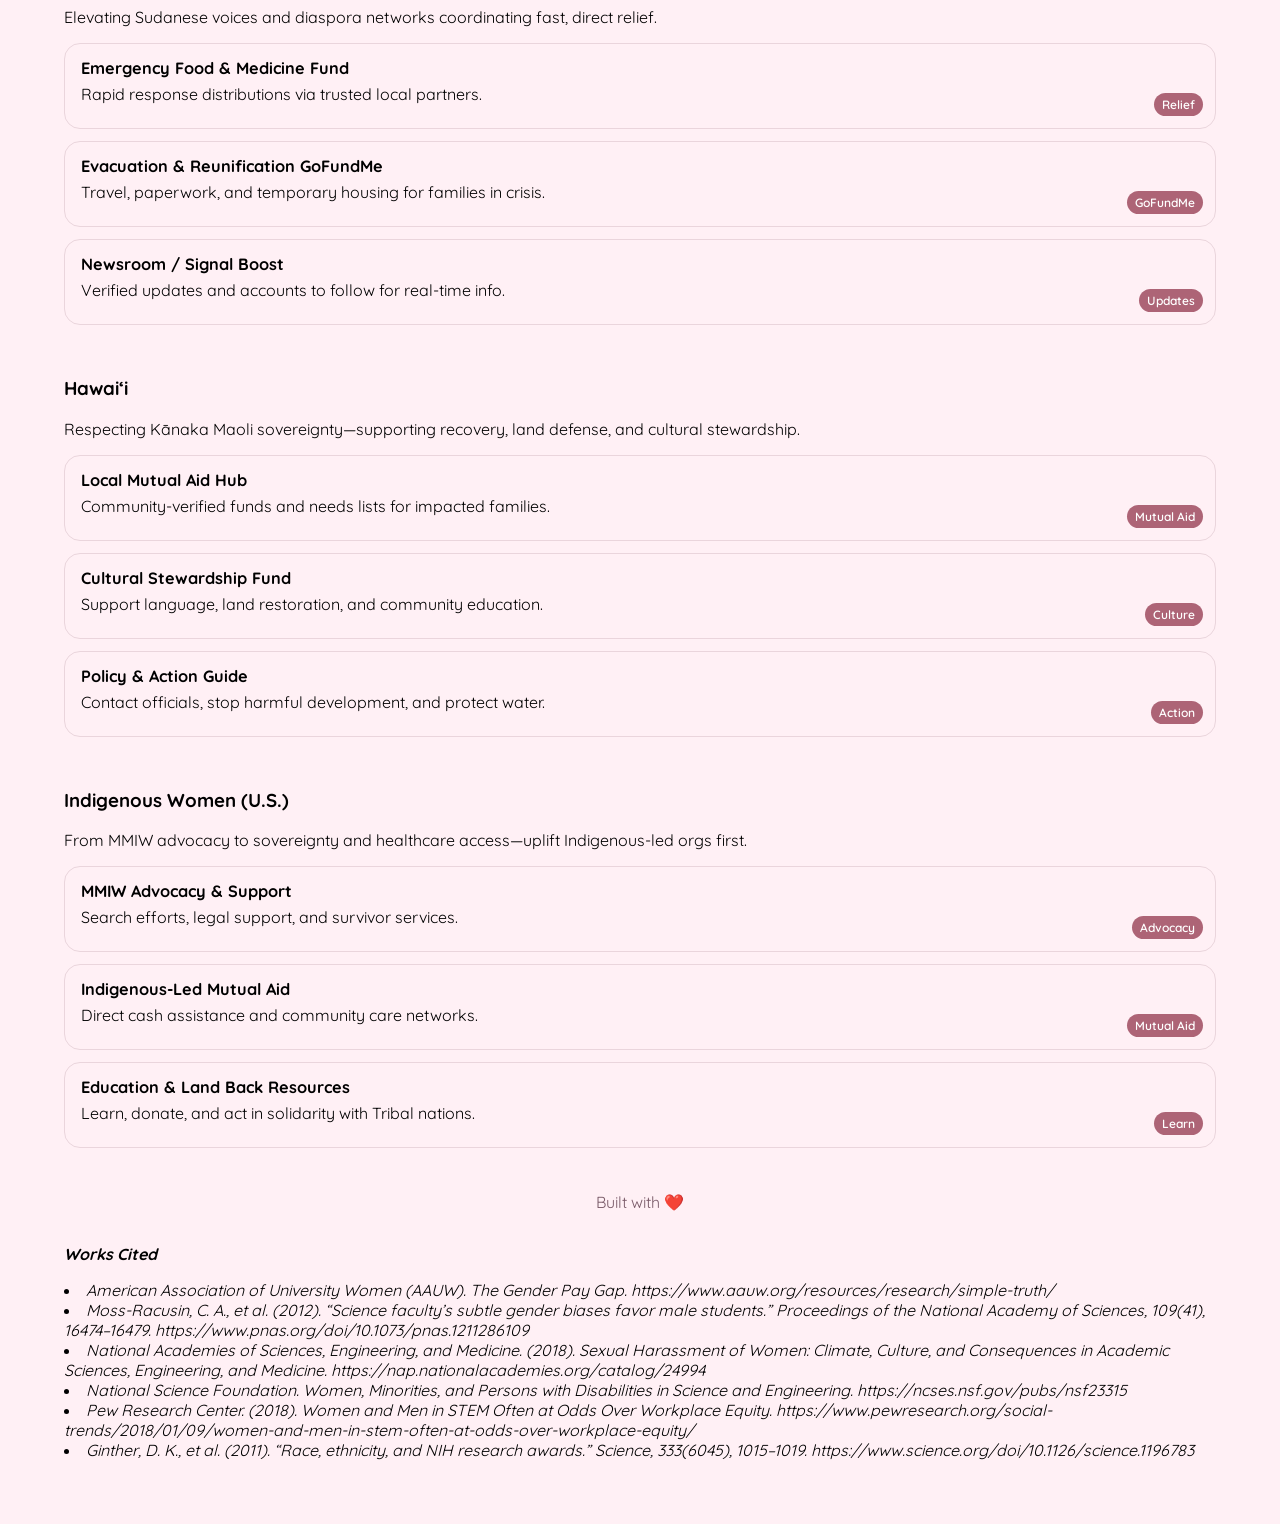
==== commit 63134b4c: "Made a couple edits on the home and about me page" ====
--- a/public/index.html
+++ b/public/index.html
@@ -34,8 +34,8 @@
     <main class="home-container">
       <div class="intro-section">
         <section class="hero-card" style="text-align:center">
-          <h1>Uncovering the Legacy: Women of Color in STEM</h1>
-          <h2>Welcome to the Women of Color of STEM Digital Archive</h2>
+          <h1>Roots in Resilience: Women of Color in STEM Garden</h1>
+          <h2>Welcome to the Women of Color of STEM Garden</h2>
           
           <h3>A platform to honor and remember the stories of women of color in STEM fields, 
             elevating their stories and voices of these women who have made significant 
@@ -140,8 +140,8 @@
         <h2>Pay Inequality and Economic Disparities</h2>
           <p>Across the U.S. workforce:</p>
             <ul>
-              <li><b>Latina and Native American women</b> earn approximately <b>58 cents</b> for every dollar earned by white, non-Hispanic men.</li>
-              <li><b>Black women</b> earn approximately <b>66 cents</b> per dollar</li>
+              <p>💠 <b>Latina and Native American women</b> earn approximately <b>58 cents</b> for every dollar earned by white, non-Hispanic men.</p>
+              <p>💠 <b>Black women</b> earn approximately <b>66 cents</b> per dollar</p>
             </ul>
           <p>These wage gaps shape who can afford to remain in STEM careers, pursue advanced degrees, or take unpaid research and leadership opportunities.</p>
       
@@ -232,19 +232,19 @@
           <!-- stack where your resource links live -->
           <div class="stack" data-section="immigration">
             <!-- EXAMPLES (replace href with your real links, duplicate as needed) -->
-            <a class="resource-card" href="#" target="_blank" rel="noopener noreferrer">
+            <a class="resource-card" href="https://www.gofundme.com/f/legal-defense-family-reunification-after-ice-detention" target="_blank" rel="noopener noreferrer">
               <h4>Emergency GoFundMe – Family Reunification</h4>
               <p>Direct aid for legal fees, travel, and reunification costs.</p>
               <span class="pill">GoFundMe</span>
             </a>
 
-            <a class="resource-card" href="#" target="_blank" rel="noopener noreferrer">
+            <a class="resource-card" href="https://www.pledge.to/mutual-aid-fund" target="_blank" rel="noopener noreferrer">
               <h4>Immigrant-Led Mutual Aid Fund</h4>
               <p>Cash assistance for housing, food, and transit—no questions asked.</p>
               <span class="pill">Mutual Aid</span>
             </a>
 
-            <a class="resource-card" href="#" target="_blank" rel="noopener noreferrer">
+            <a class="resource-card" href="https://www.ilrc.org/sites/default/files/resources/ilrc-red_card_template-spanish-v2.pdf" target="_blank" rel="noopener noreferrer">
               <h4>Know Your Rights (Multilingual PDF)</h4>
               <p>Step-by-step guidance for interactions with ICE and local police.</p>
               <span class="pill">Guide</span>
@@ -260,17 +260,17 @@
             means amplifying needs and funding on the ground.
           </p>
           <div class="stack" data-section="palestine">
-            <a class="resource-card" href="#" target="_blank" rel="noopener noreferrer">
+            <a class="resource-card" href="https://www.doctorswithoutborders.org/what-we-do/where-we-work/palestine" target="_blank" rel="noopener noreferrer">
               <h4>Medical Relief Fund</h4>
               <p>Support medical supplies, emergency care, and evacuation aid.</p>
               <span class="pill">Relief</span>
             </a>
-            <a class="resource-card" href="#" target="_blank" rel="noopener noreferrer">
+            <a class="resource-card" href="https://www.gofundme.com/f/sahar-her-family-survive-and-evacuate-gaza" target="_blank" rel="noopener noreferrer">
               <h4>Family GoFundMe – Evacuation Support</h4>
               <p>Direct aid to a specific family navigating displacement.</p>
               <span class="pill">GoFundMe</span>
             </a>
-            <a class="resource-card" href="#" target="_blank" rel="noopener noreferrer">
+            <a class="resource-card" href="https://www.palestineportal.org/action-advocacy/guides-toolkits/" target="_blank" rel="noopener noreferrer">
               <h4>Legal &amp; Advocacy Toolkit</h4>
               <p>Contact reps, sample scripts, protest safety, and media lists.</p>
               <span class="pill">Toolkit</span>
@@ -286,17 +286,17 @@
             community-led aid.
           </p>
           <div class="stack" data-section="congo">
-            <a class="resource-card" href="#" target="_blank" rel="noopener noreferrer">
+            <a class="resource-card" href="https://www.savethechildren.org/us/where-we-work/democratic-republic-of-congo?cid=Paid_Search:Google_Paid:Emer_DRC:Nonbrand:031224&s_kwcid=AL!9048!3!693605034397!p!!s!!donate%20congo%20charity&gclsrc=aw.ds&gad_source=5&gad_campaignid=20322755644&gclid=EAIaIQobChMI3d2rk_e9kgMVBV3_AR0_diviEAAYASAAEgLwLvD_BwE" target="_blank" rel="noopener noreferrer">
               <h4>Mutual Aid for Displaced Families</h4>
               <p>Food, shelter, and urgent cash transfers coordinated locally.</p>
               <span class="pill">Mutual Aid</span>
             </a>
-            <a class="resource-card" href="#" target="_blank" rel="noopener noreferrer">
+            <a class="resource-card" href="https://giving.womenforwomen.org/page/DRC?src=GSRR257A&ms=cpc_google_drc&utm_medium=cpc&utm_source=google&utm_campaign=drc&utm_content=gs+ad&gad_source=5&gad_campaignid=20980306551&gclid=EAIaIQobChMIo528ufe9kgMVBjIIBR3HlwD5EAAYASAAEgLDhvD_BwE" target="_blank" rel="noopener noreferrer">
               <h4>Women’s Safety &amp; Advocacy Fund</h4>
               <p>Supporting survivors and grassroots protection efforts.</p>
               <span class="pill">Advocacy</span>
             </a>
-            <a class="resource-card" href="#" target="_blank" rel="noopener noreferrer">
+            <a class="resource-card" href="https://www.cfr.org/global-conflict-tracker/conflict/violence-democratic-republic-congo" target="_blank" rel="noopener noreferrer">
               <h4>Context &amp; Background Reader</h4>
               <p>Colonial history, minerals, supply chains, and action steps.</p>
               <span class="pill">Reading</span>
@@ -311,17 +311,17 @@
             Elevating Sudanese voices and diaspora networks coordinating fast, direct relief.
           </p>
           <div class="stack" data-section="sudan">
-            <a class="resource-card" href="#" target="_blank" rel="noopener noreferrer">
+            <a class="resource-card" href="https://sapa-usa.org/hope-for-sudan/?gad_source=5&gad_campaignid=22349638262&gclid=EAIaIQobChMI_5v1h_m9kgMVDzcIBR3dRR2_EAAYASAAEgIo3fD_BwE" target="_blank" rel="noopener noreferrer">
               <h4>Emergency Food &amp; Medicine Fund</h4>
               <p>Rapid response distributions via trusted local partners.</p>
               <span class="pill">Relief</span>
             </a>
-            <a class="resource-card" href="#" target="_blank" rel="noopener noreferrer">
+            <a class="resource-card" href="https://www.gofundme.com/f/urgent-relief-for-sudan-support-our-mission" target="_blank" rel="noopener noreferrer">
               <h4>Evacuation &amp; Reunification GoFundMe</h4>
               <p>Travel, paperwork, and temporary housing for families in crisis.</p>
               <span class="pill">GoFundMe</span>
             </a>
-            <a class="resource-card" href="#" target="_blank" rel="noopener noreferrer">
+            <a class="resource-card" href="https://www.rescue.org/article/crisis-sudan-what-happening-and-how-help" target="_blank" rel="noopener noreferrer">
               <h4>Newsroom / Signal Boost</h4>
               <p>Verified updates and accounts to follow for real-time info.</p>
               <span class="pill">Updates</span>
@@ -336,17 +336,17 @@
             Respecting Kānaka Maoli sovereignty—supporting recovery, land defense, and cultural stewardship.
           </p>
           <div class="stack" data-section="hawaii">
-            <a class="resource-card" href="#" target="_blank" rel="noopener noreferrer">
+            <a class="resource-card" href="https://hawaiipeoplesfund.org/" target="_blank" rel="noopener noreferrer">
               <h4>Local Mutual Aid Hub</h4>
               <p>Community-verified funds and needs lists for impacted families.</p>
               <span class="pill">Mutual Aid</span>
             </a>
-            <a class="resource-card" href="#" target="_blank" rel="noopener noreferrer">
+            <a class="resource-card" href="https://www.mauinuistrong.info/news/funding-opportunities-for-native-hawaiian-cultural-environmental-stewardship" target="_blank" rel="noopener noreferrer">
               <h4>Cultural Stewardship Fund</h4>
               <p>Support language, land restoration, and community education.</p>
               <span class="pill">Culture</span>
             </a>
-            <a class="resource-card" href="#" target="_blank" rel="noopener noreferrer">
+            <a class="resource-card" href="https://planning.hawaii.gov/hawaii-state-planning-act/" target="_blank" rel="noopener noreferrer">
               <h4>Policy &amp; Action Guide</h4>
               <p>Contact officials, stop harmful development, and protect water.</p>
               <span class="pill">Action</span>
--- a/public/css/style.css
+++ b/public/css/style.css
@@ -330,12 +330,12 @@
 
   /* match your global body padding: 2rem left + 2rem right */
   width: min(1200px, calc(100vw - 4rem));
-  margin: 2rem auto;                 /* centers the whole box */
+  margin: 1rem;                 /* centers the whole box */
 }
 
 #map
 {
-   display: block;
+  display: block;
   width: min(1200px, calc(100vw - 4rem));  /* lines up with your body 2rem padding */
   height: clamp(560px, 78svh, 900px);      /* bigger, responsive */
   margin: 12px auto 2rem;                  /* centers it under the nav */
@@ -363,6 +363,7 @@
   padding-bottom: 120px;
   box-sizing: border-box;
 }
+
 .chat-feed
 {
   width:100%;
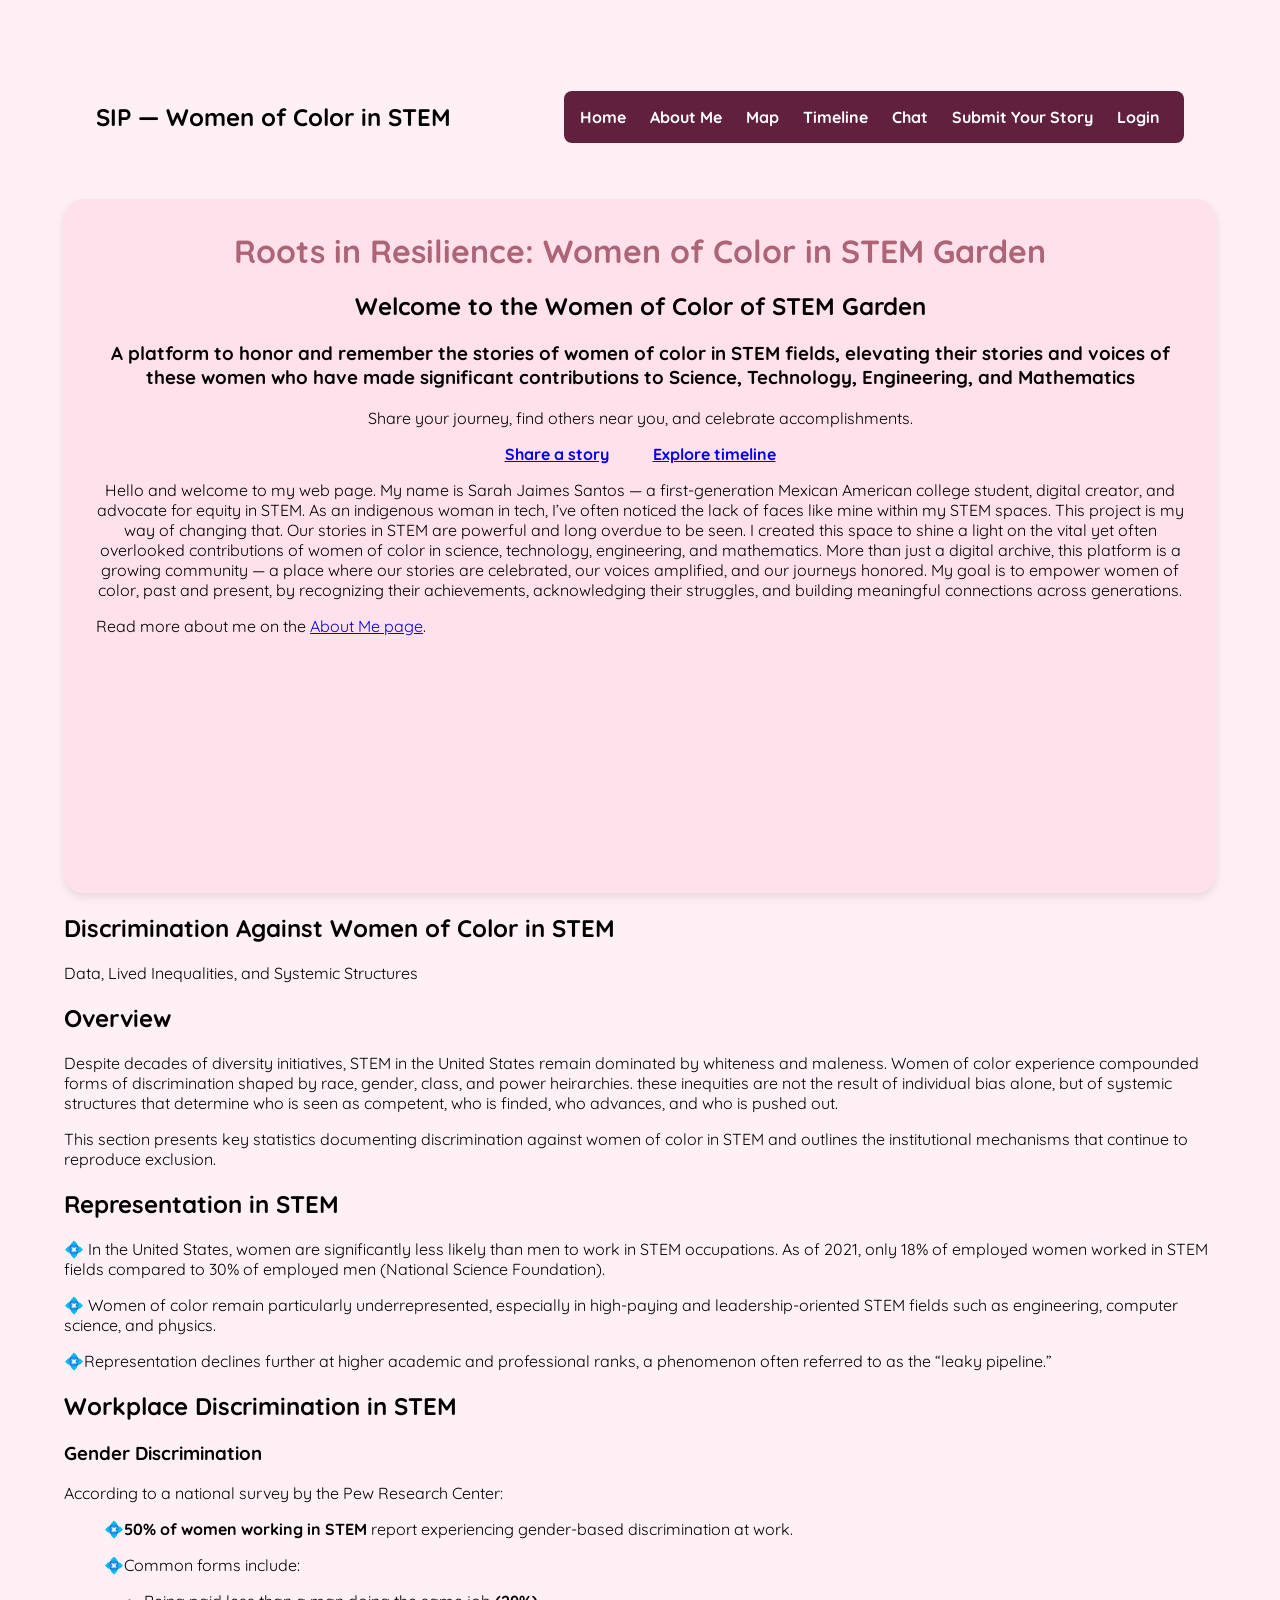
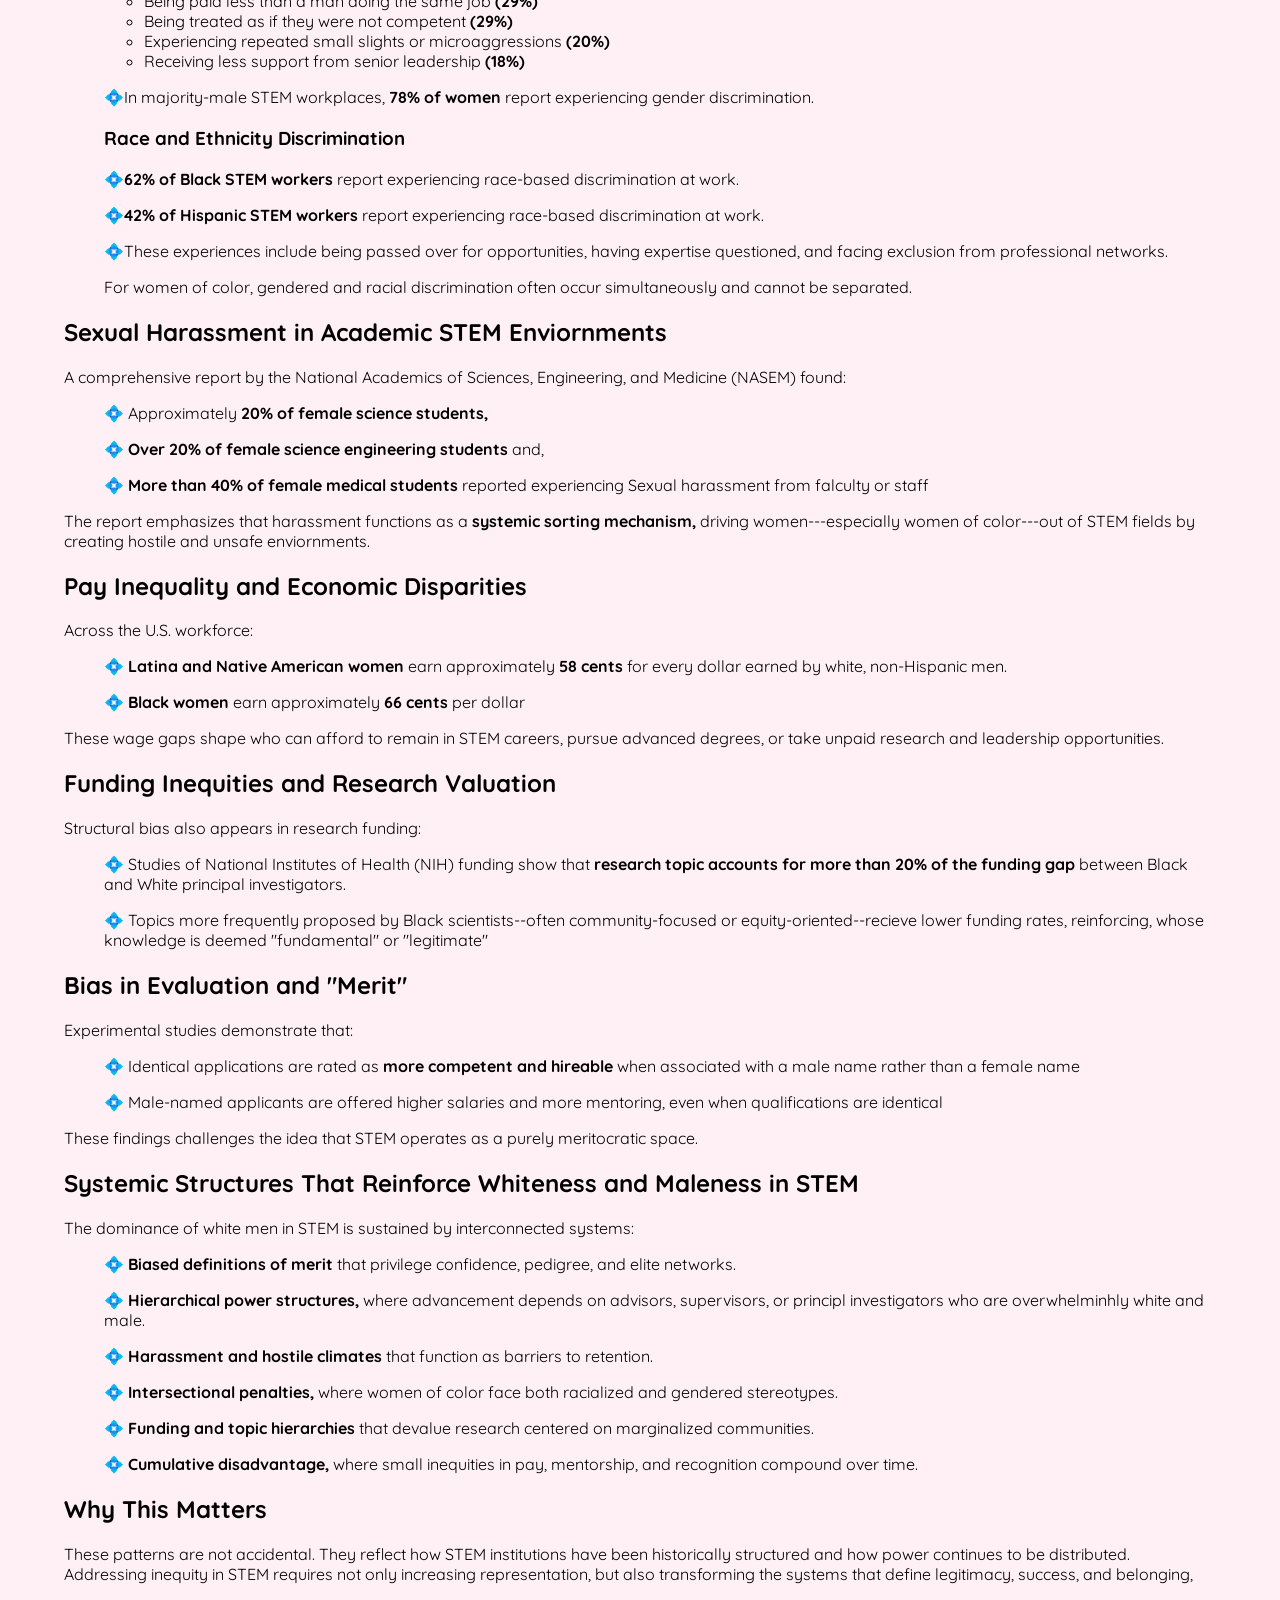
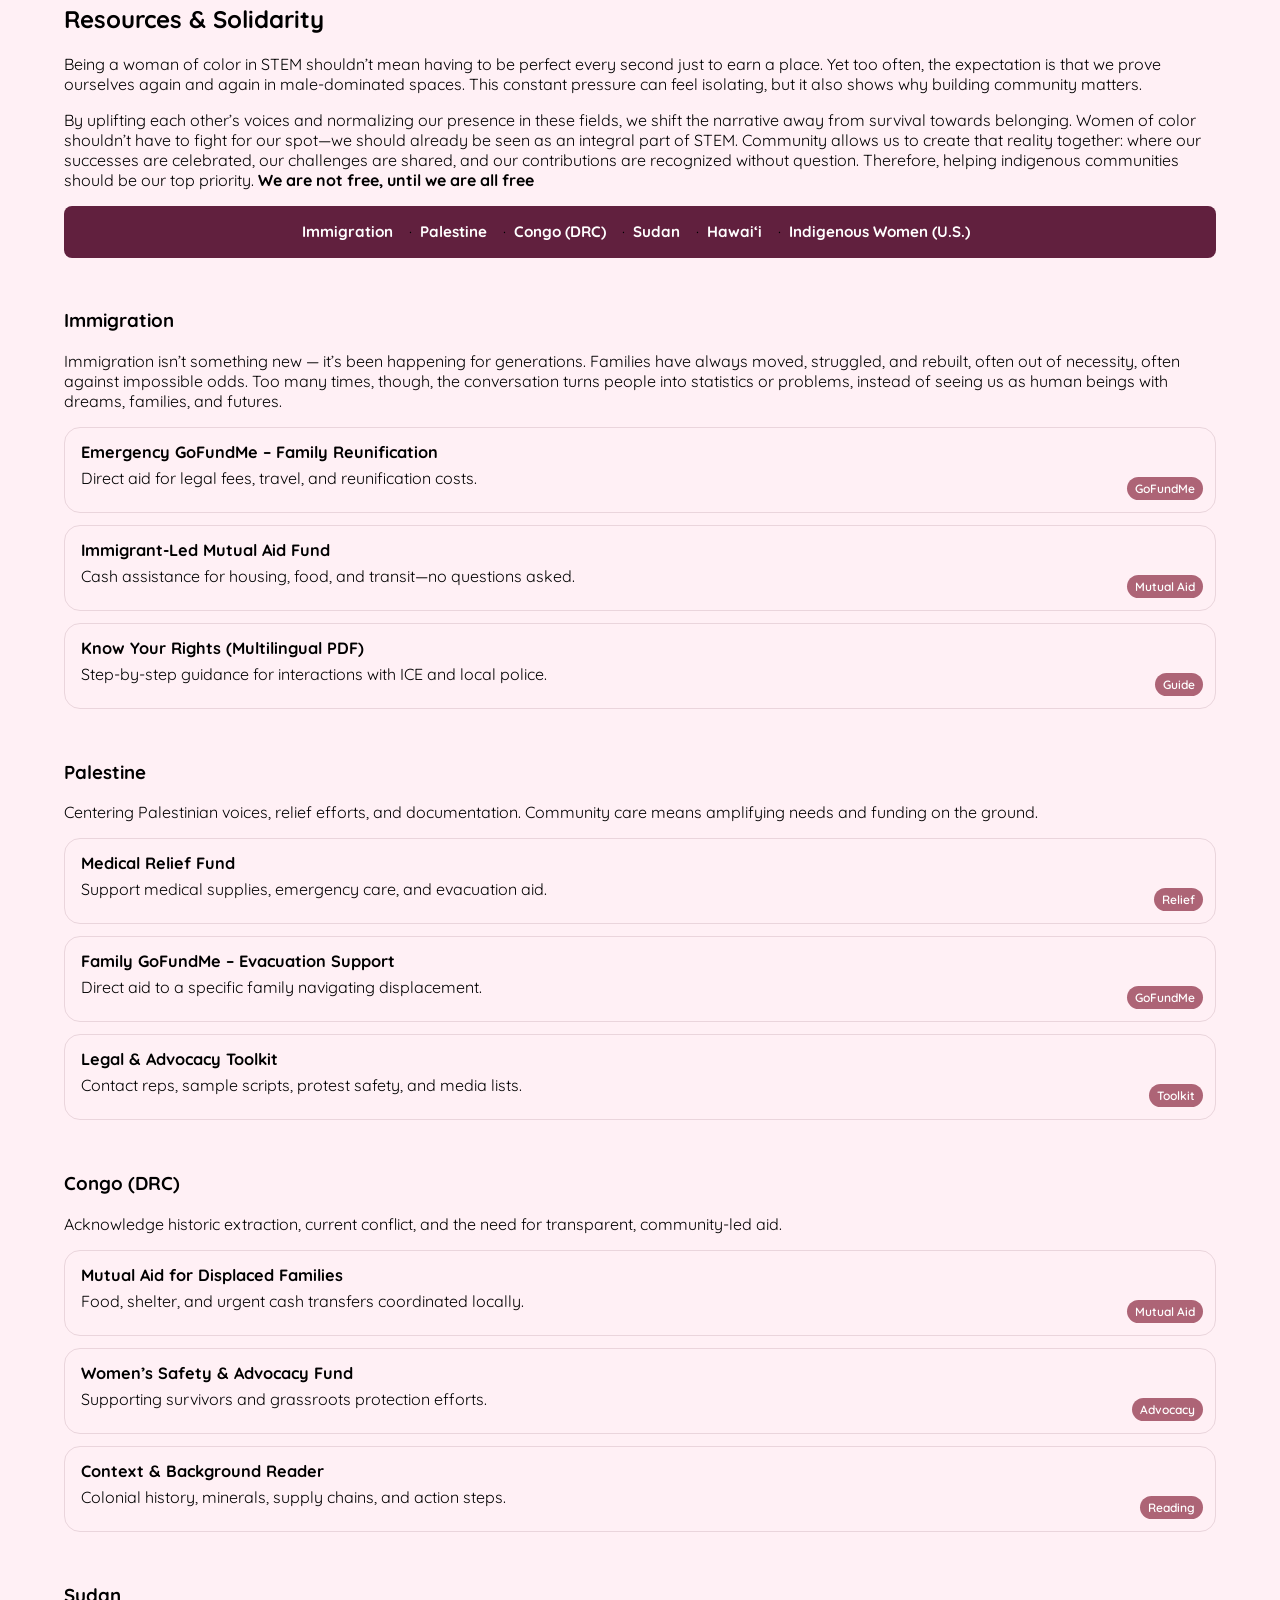
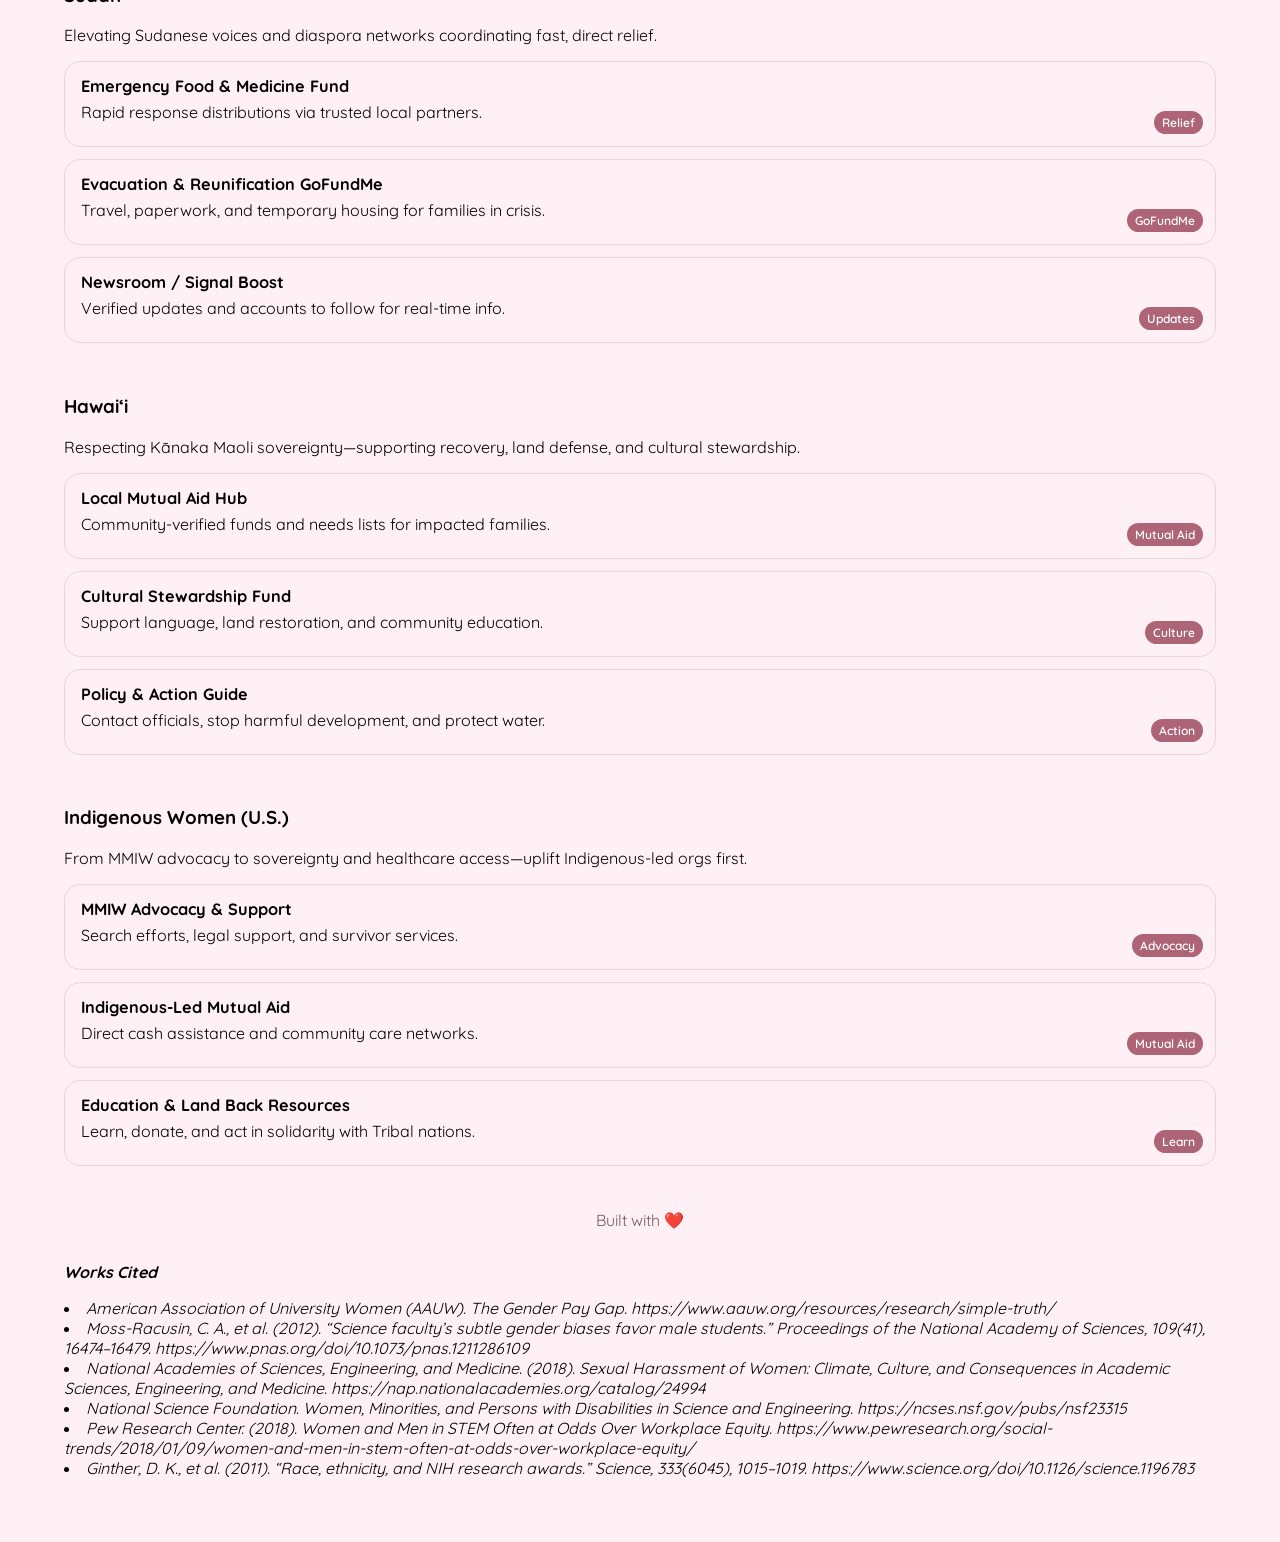
==== commit e9919374: "Fixed Nav bar" ====
--- a/public/index.html
+++ b/public/index.html
@@ -17,7 +17,7 @@
 
   <body>
     <header class="site-header">
-      <h1>SIP — Women of Color in STEM</h1>
+      <h2>SIP — Women of Color in STEM</h2>
 
       <!-- SITE NAV (kept; only one main nav) -->
       <nav aria-label="Primary">
@@ -26,7 +26,7 @@
         <a href="./map.html">Map</a>
         <a href="./timeline.html">Timeline</a>
         <a href="./chat.html">Chat</a>
-        <a href="./submit-story.html">Submit</a>
+        <a href="./submit-story.html">Submit Your Story</a>
         <a href="./login.html">Login</a>
       </nav>
     </header>
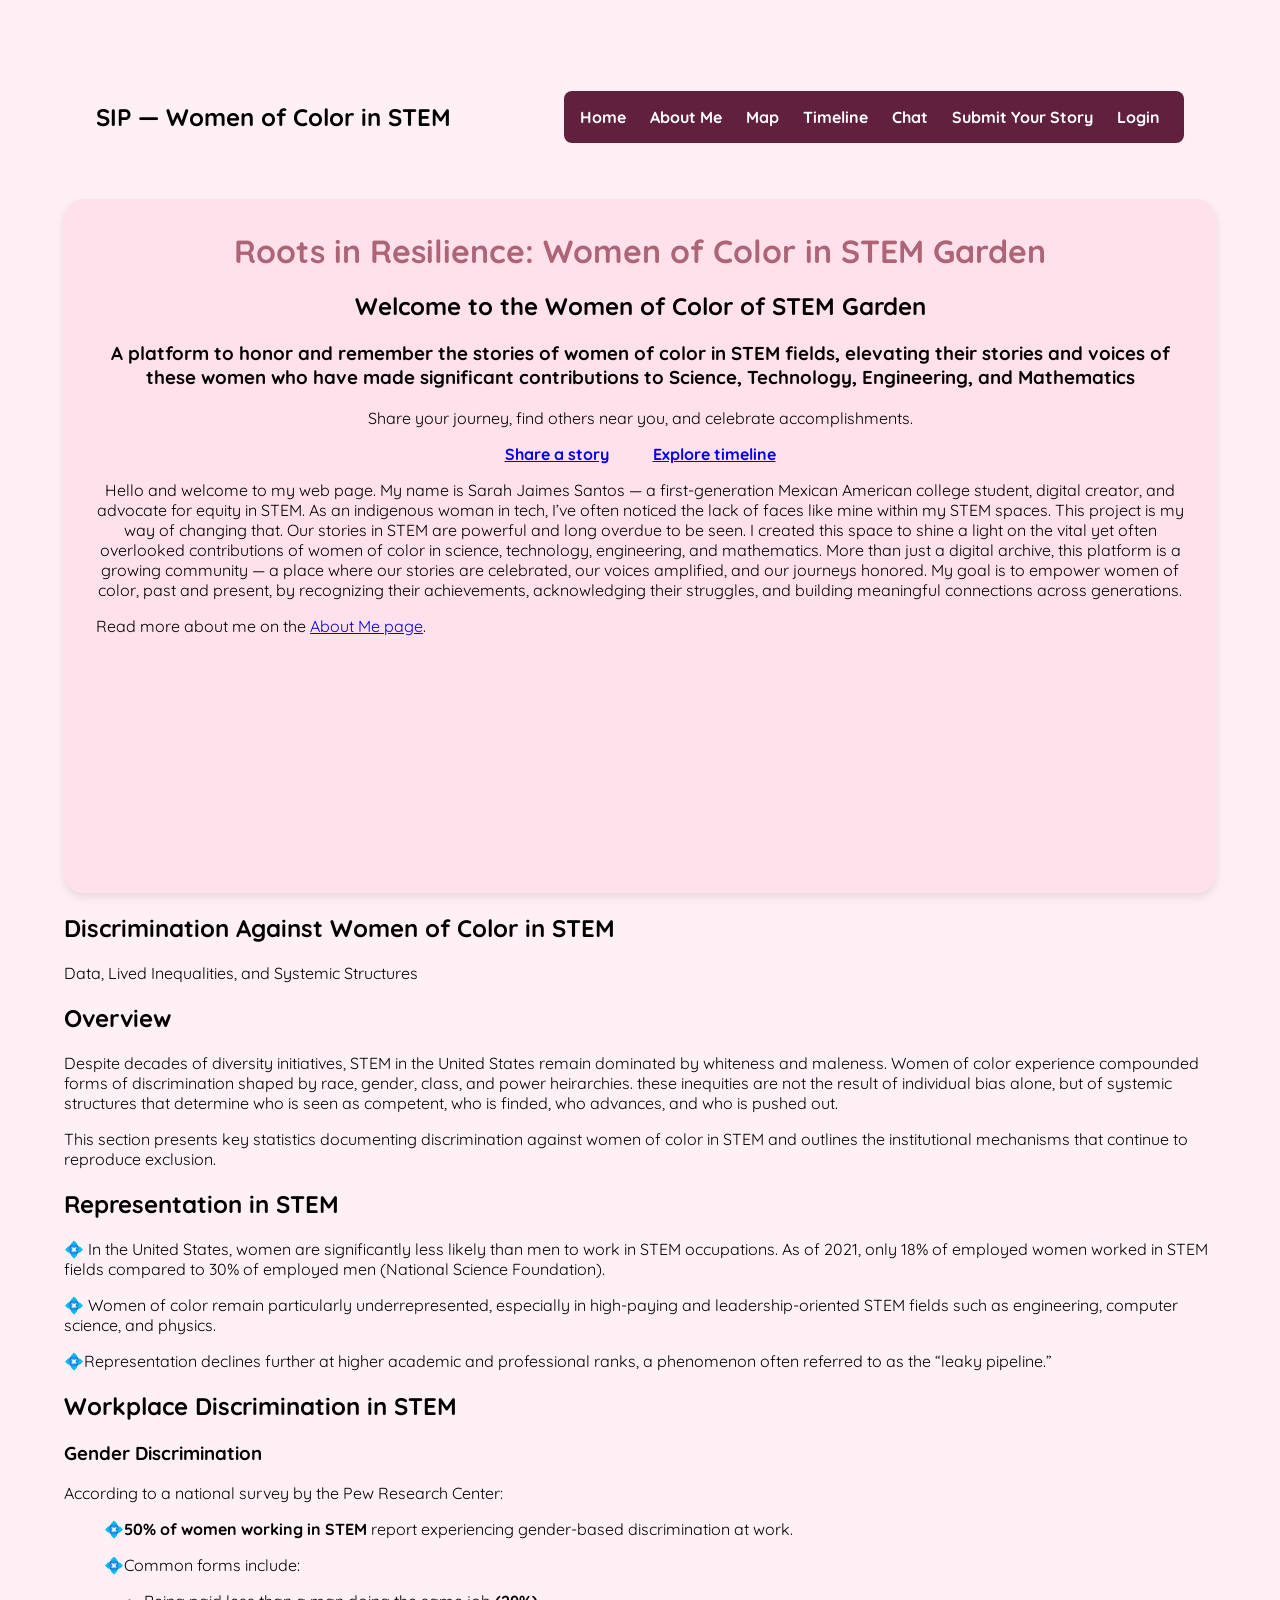
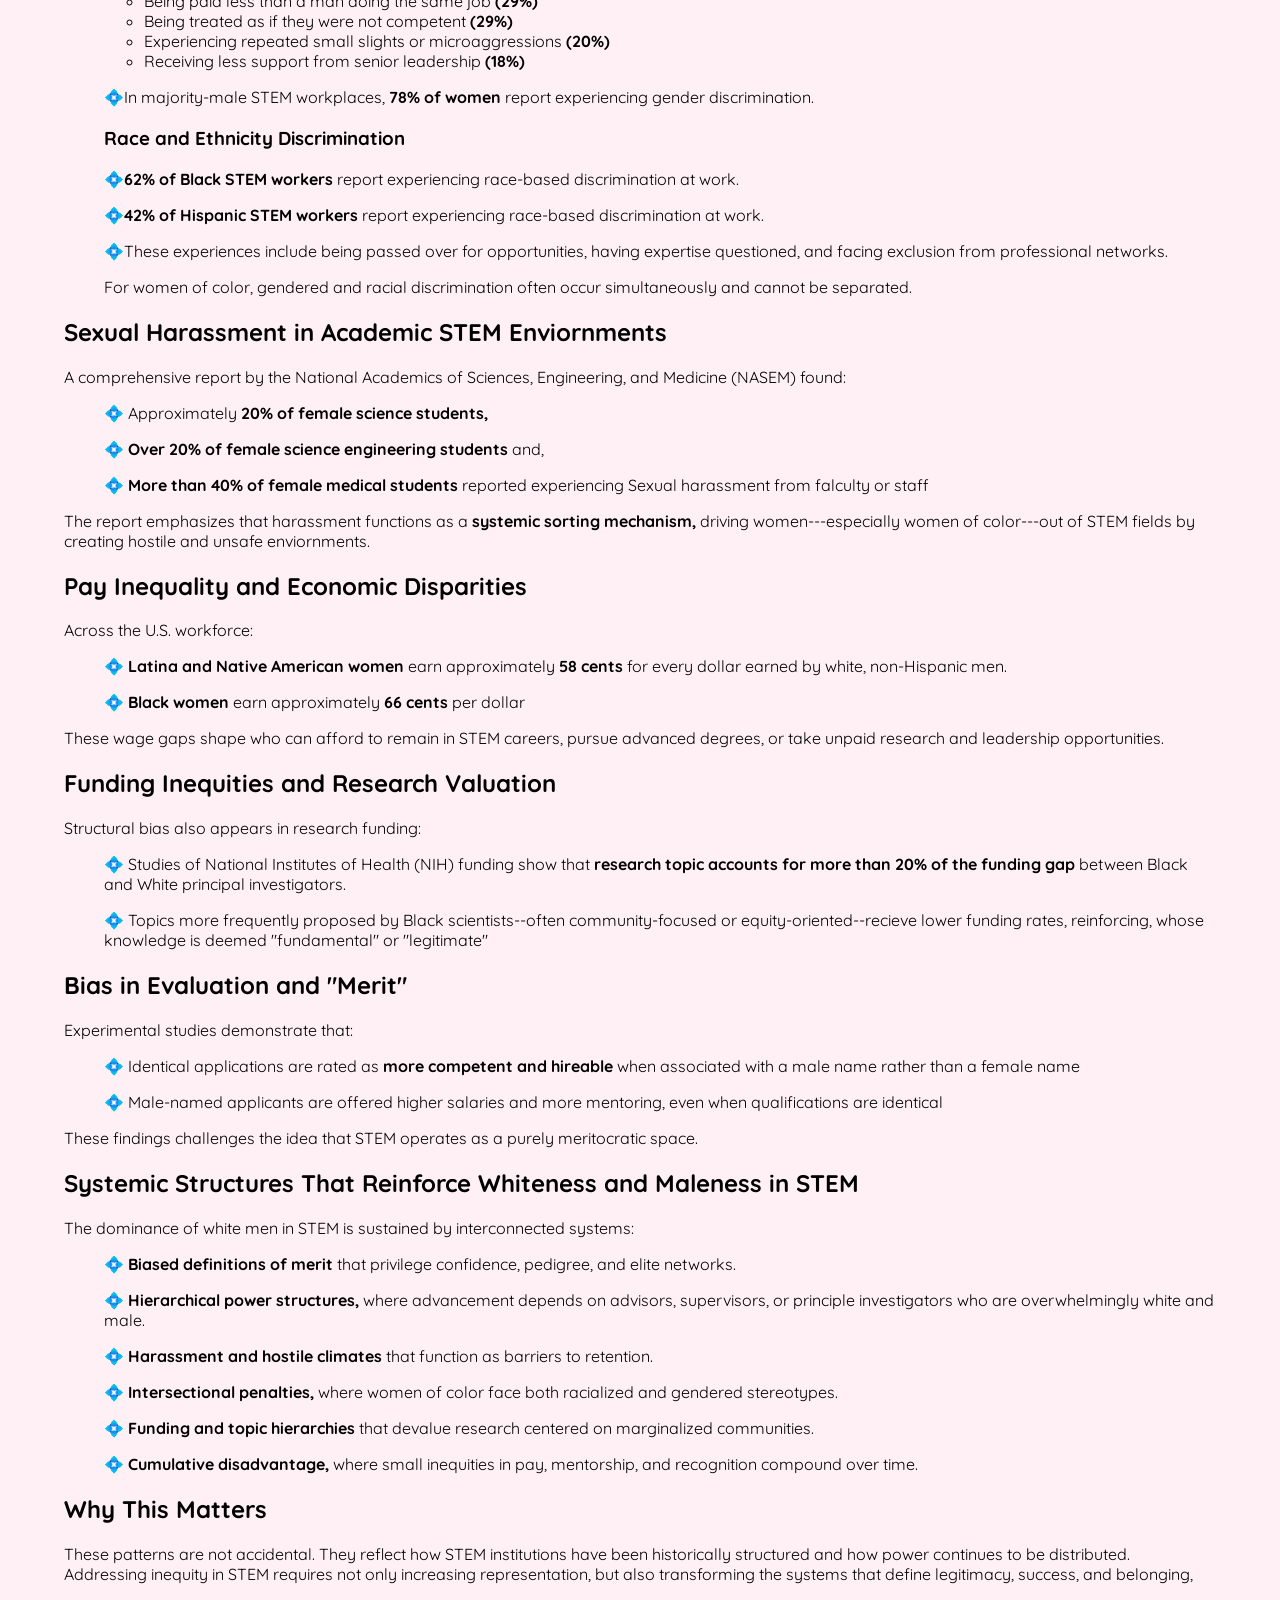
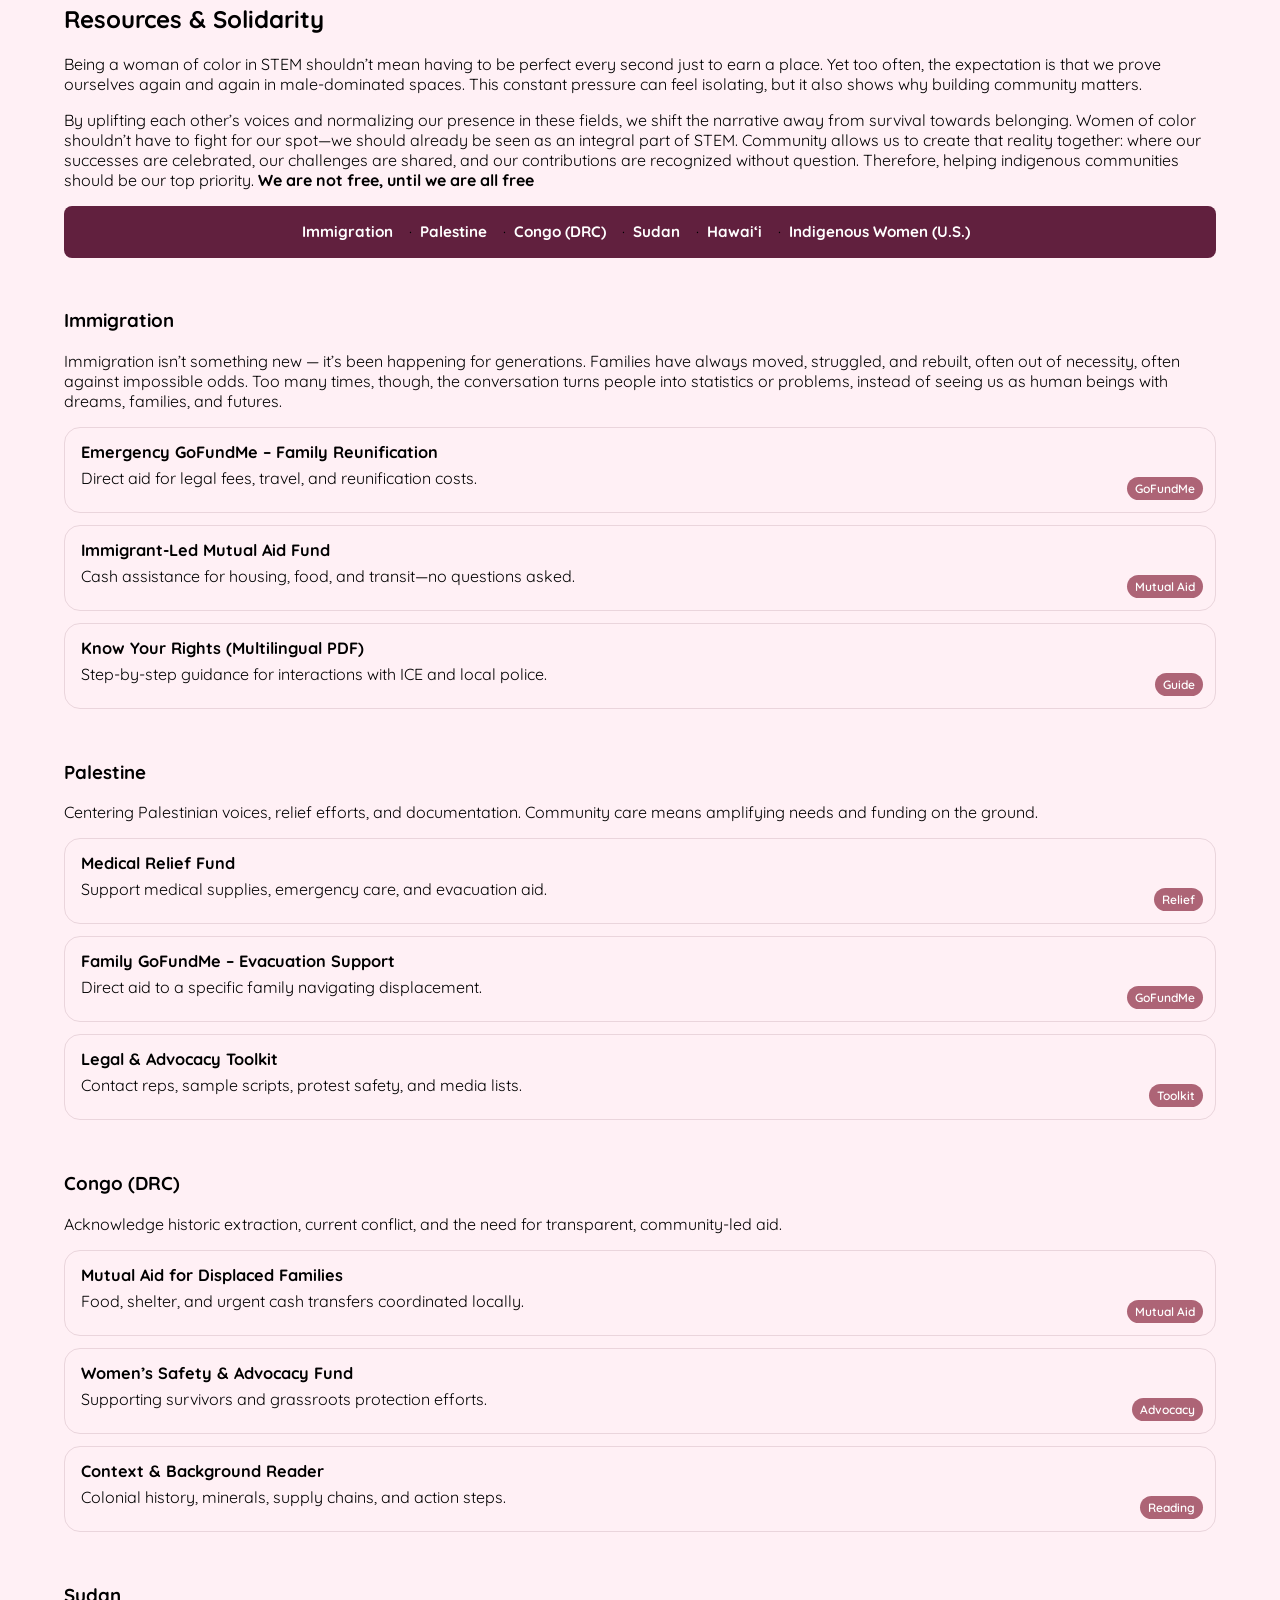
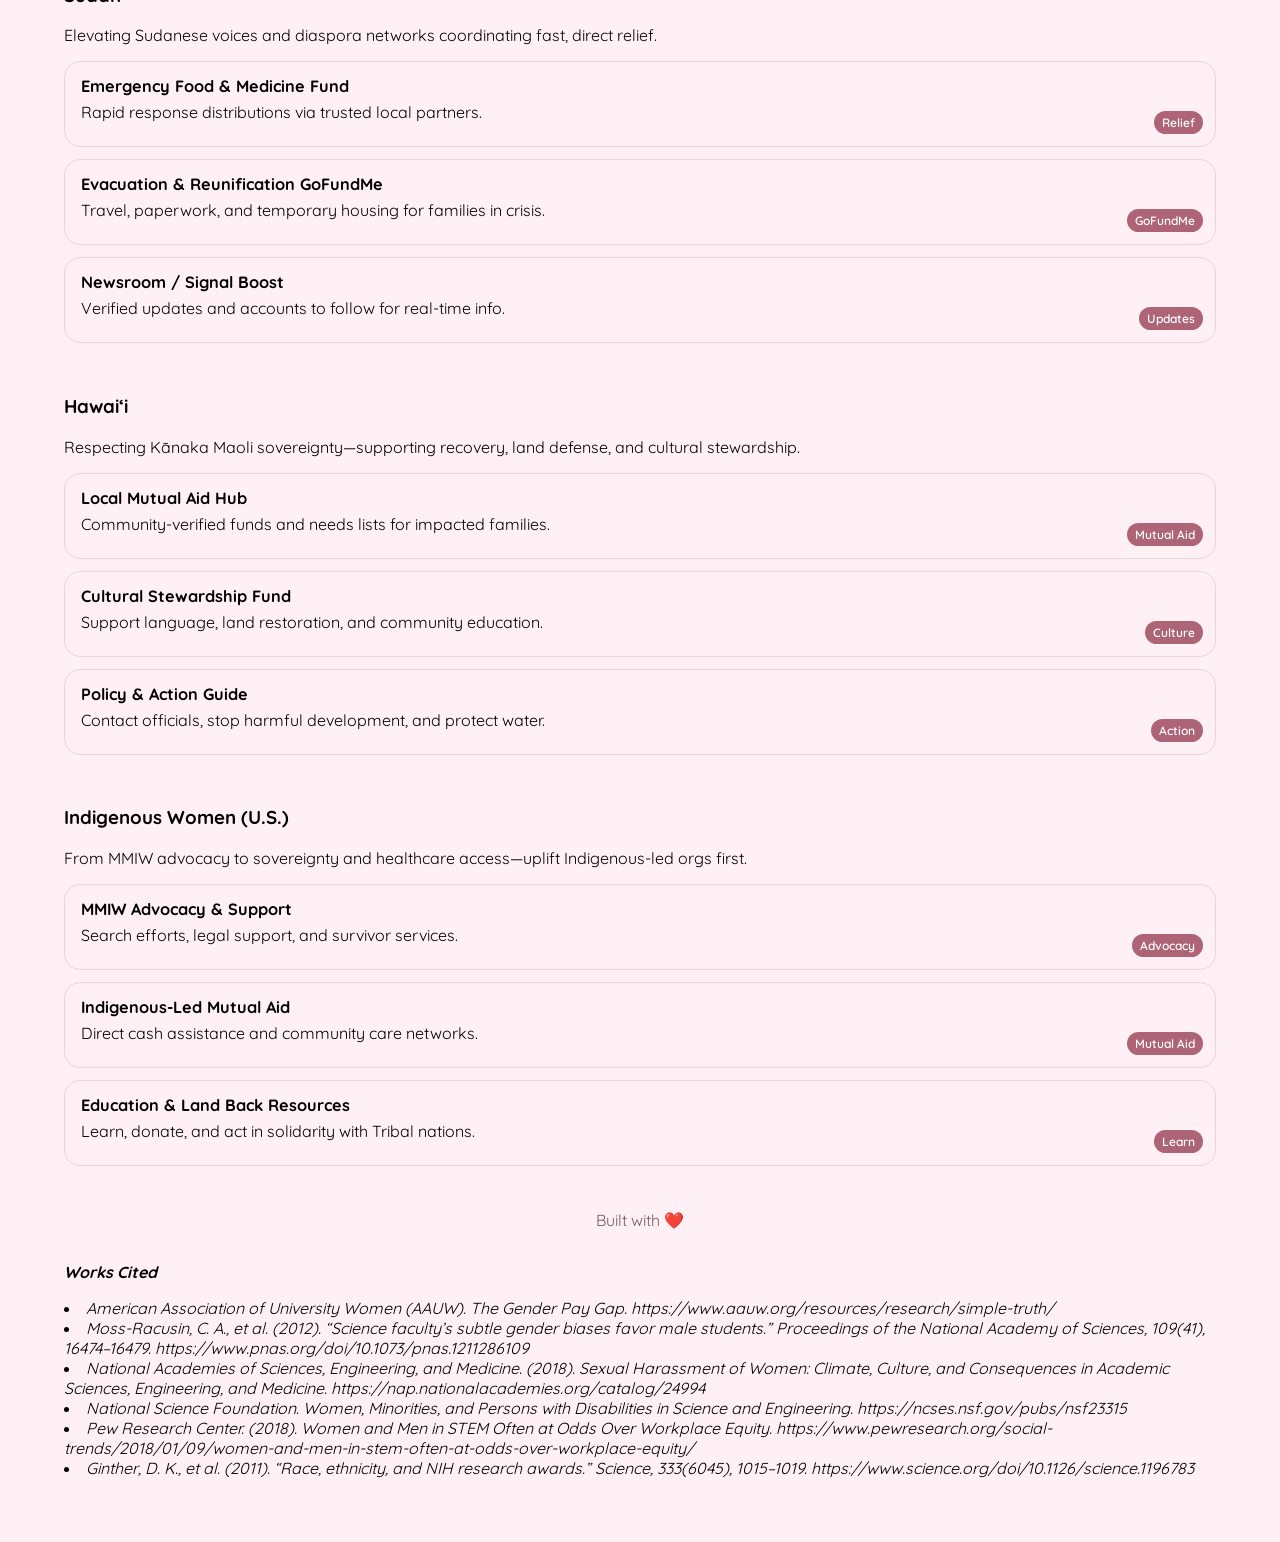
==== commit 834e63eb: "pushing to github" ====
--- a/public/index.html
+++ b/public/index.html
@@ -19,7 +19,6 @@
     <header class="site-header">
       <h2>SIP — Women of Color in STEM</h2>
 
-      <!-- SITE NAV (kept; only one main nav) -->
       <nav aria-label="Primary">
         <a href="./index.html" aria-current="page">Home</a>
         <a href="./about.html">About Me</a>
@@ -167,7 +166,7 @@
         <p>The dominance of white men in STEM is sustained by interconnected systems:</p>
           <ul>
             <p>💠 <b>Biased definitions of merit</b> that privilege confidence, pedigree, and elite networks.</p>
-            <p>💠 <b>Hierarchical power structures,</b> where advancement depends on advisors, supervisors, or principl investigators who are overwhelminhly white and male.</p>
+            <p>💠 <b>Hierarchical power structures,</b> where advancement depends on advisors, supervisors, or principle investigators who are overwhelmingly white and male.</p>
             <p>💠 <b>Harassment and hostile climates</b> that function as barriers to retention.</p>
             <p>💠 <b>Intersectional penalties,</b> where women of color face both racialized and gendered stereotypes.</p>
             <p>💠 <b>Funding and topic hierarchies</b> that devalue research centered on marginalized communities.</p>
--- a/public/css/style.css
+++ b/public/css/style.css
@@ -349,7 +349,6 @@
 { 
   background: #cde7f5; 
 }
-
 
 /* ========== 08) 💬 CHAT ========== */
 .chat-wrapper 
@@ -886,3 +885,9 @@
   body.login-page { overflow-y: hidden; }
 }
 
+.video-wrapper
+{
+  display: grid;
+  grid-template-columns: 1fr 1fr;
+  gap: 30px;
+}
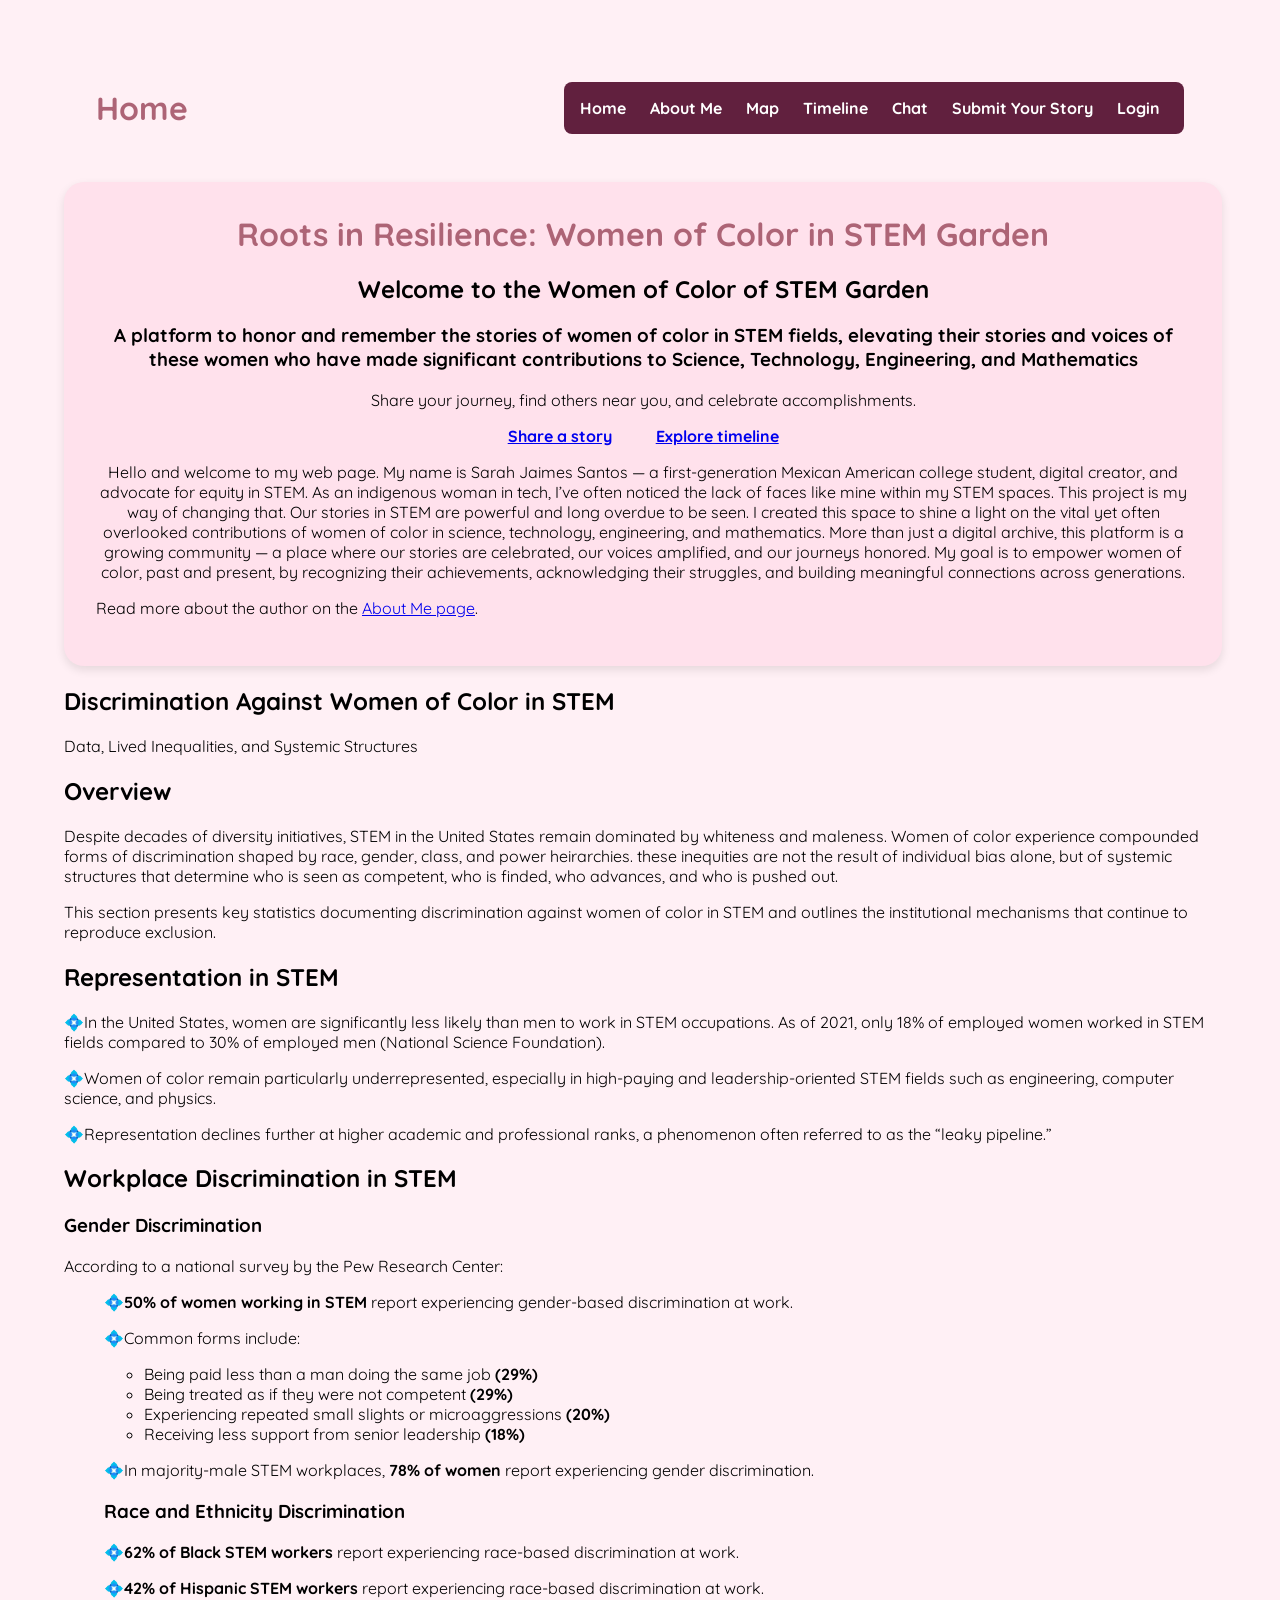
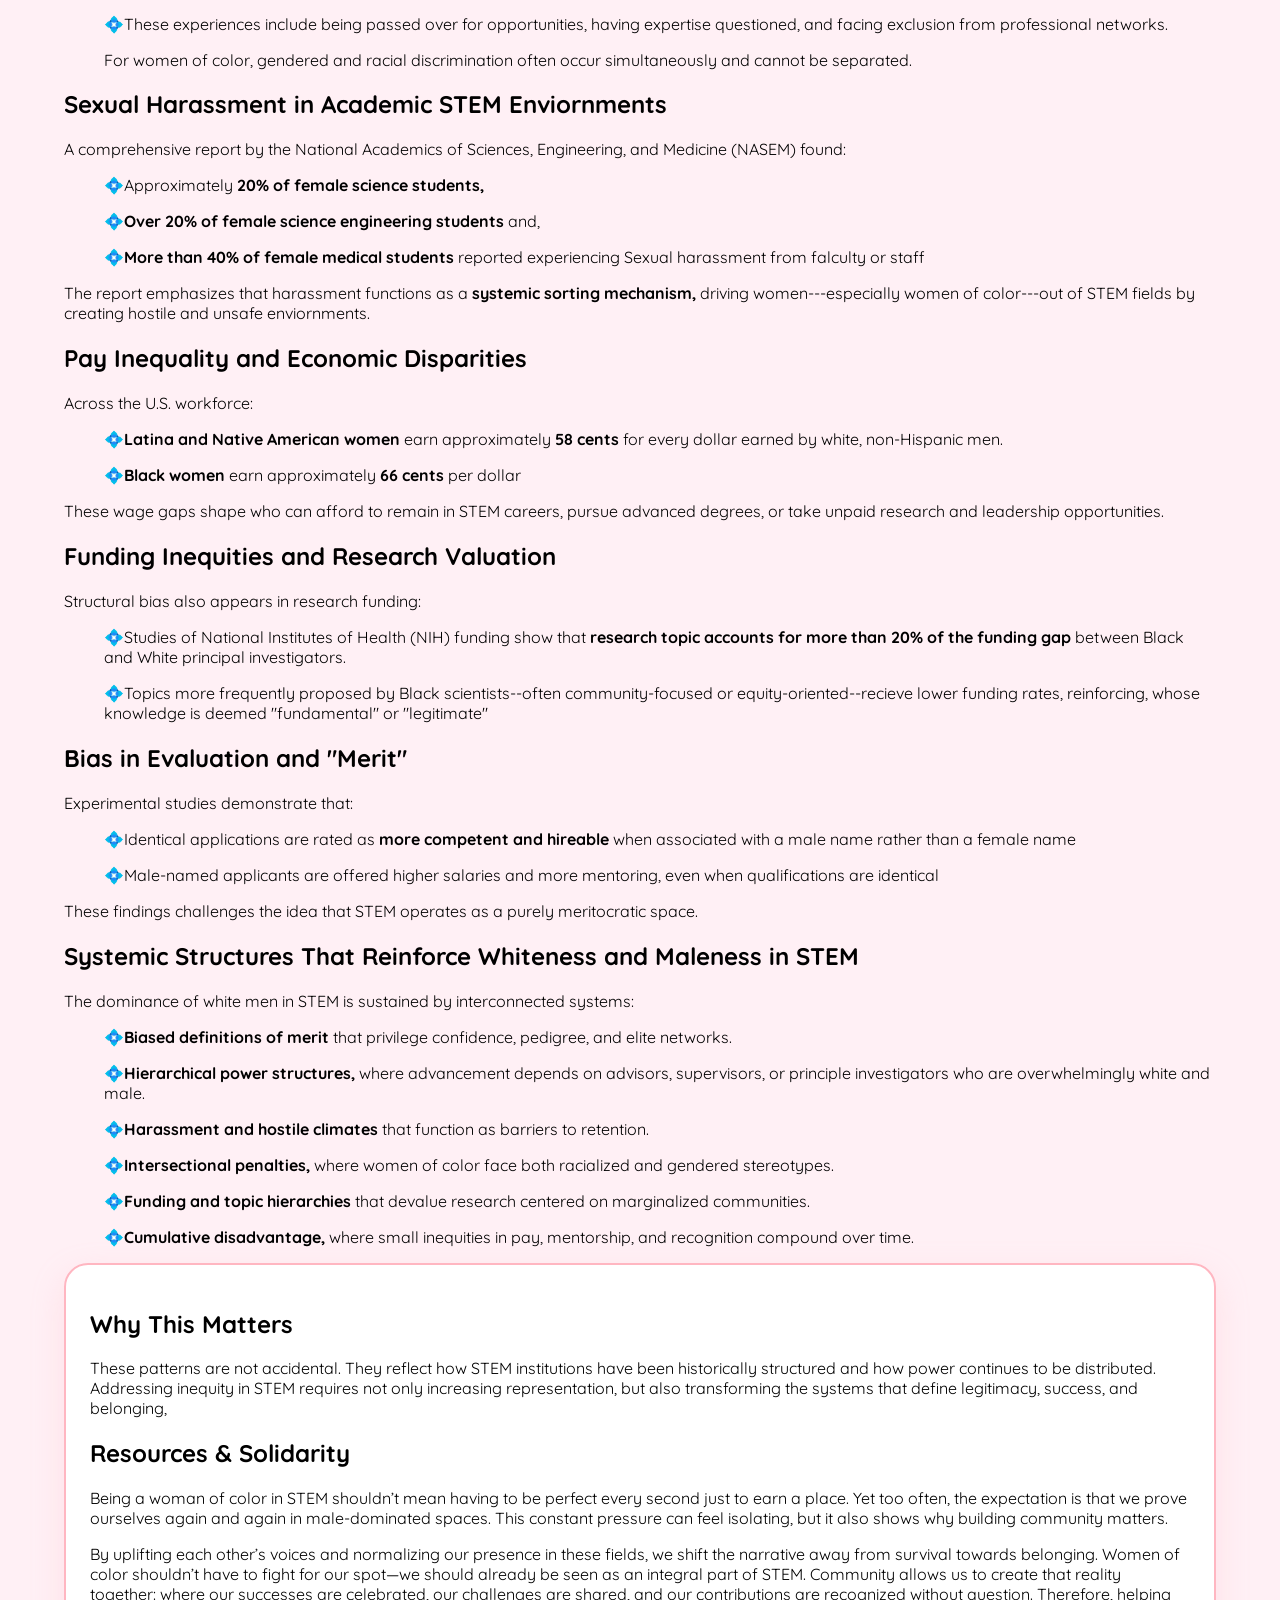
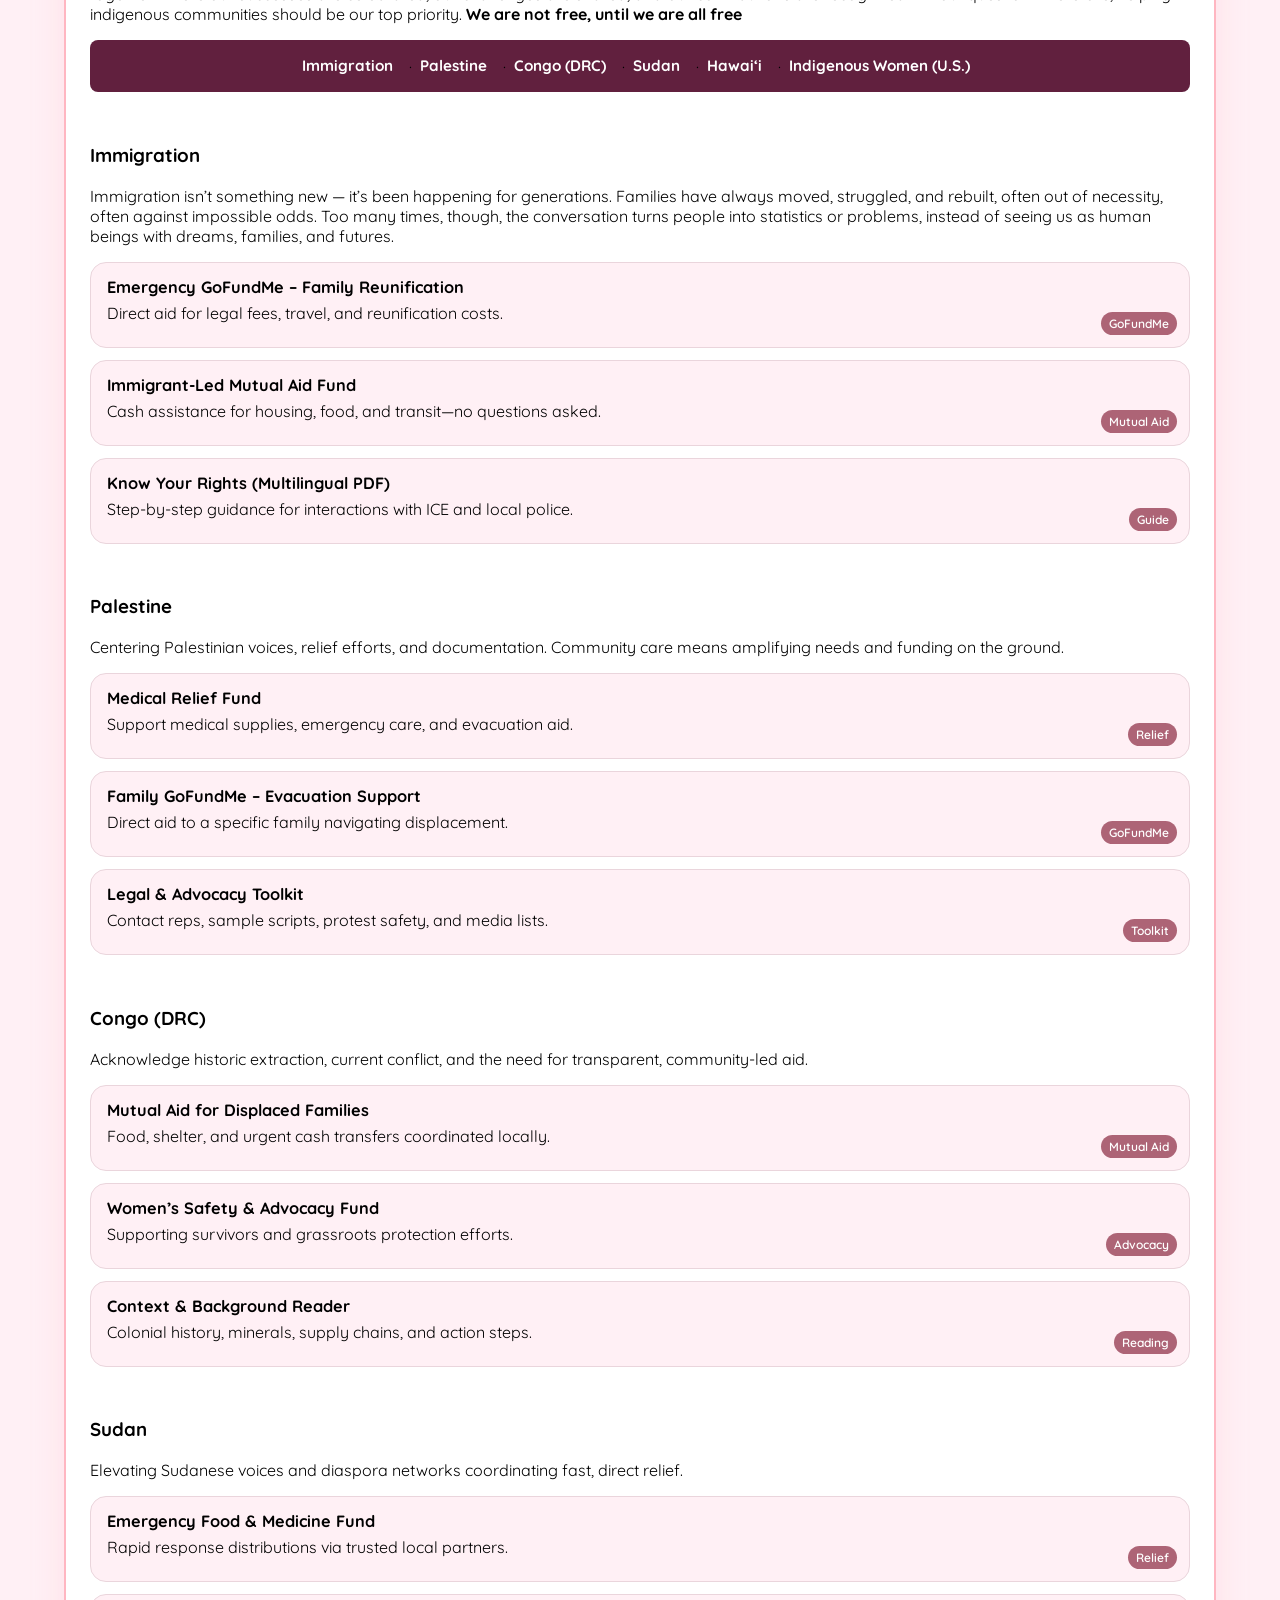
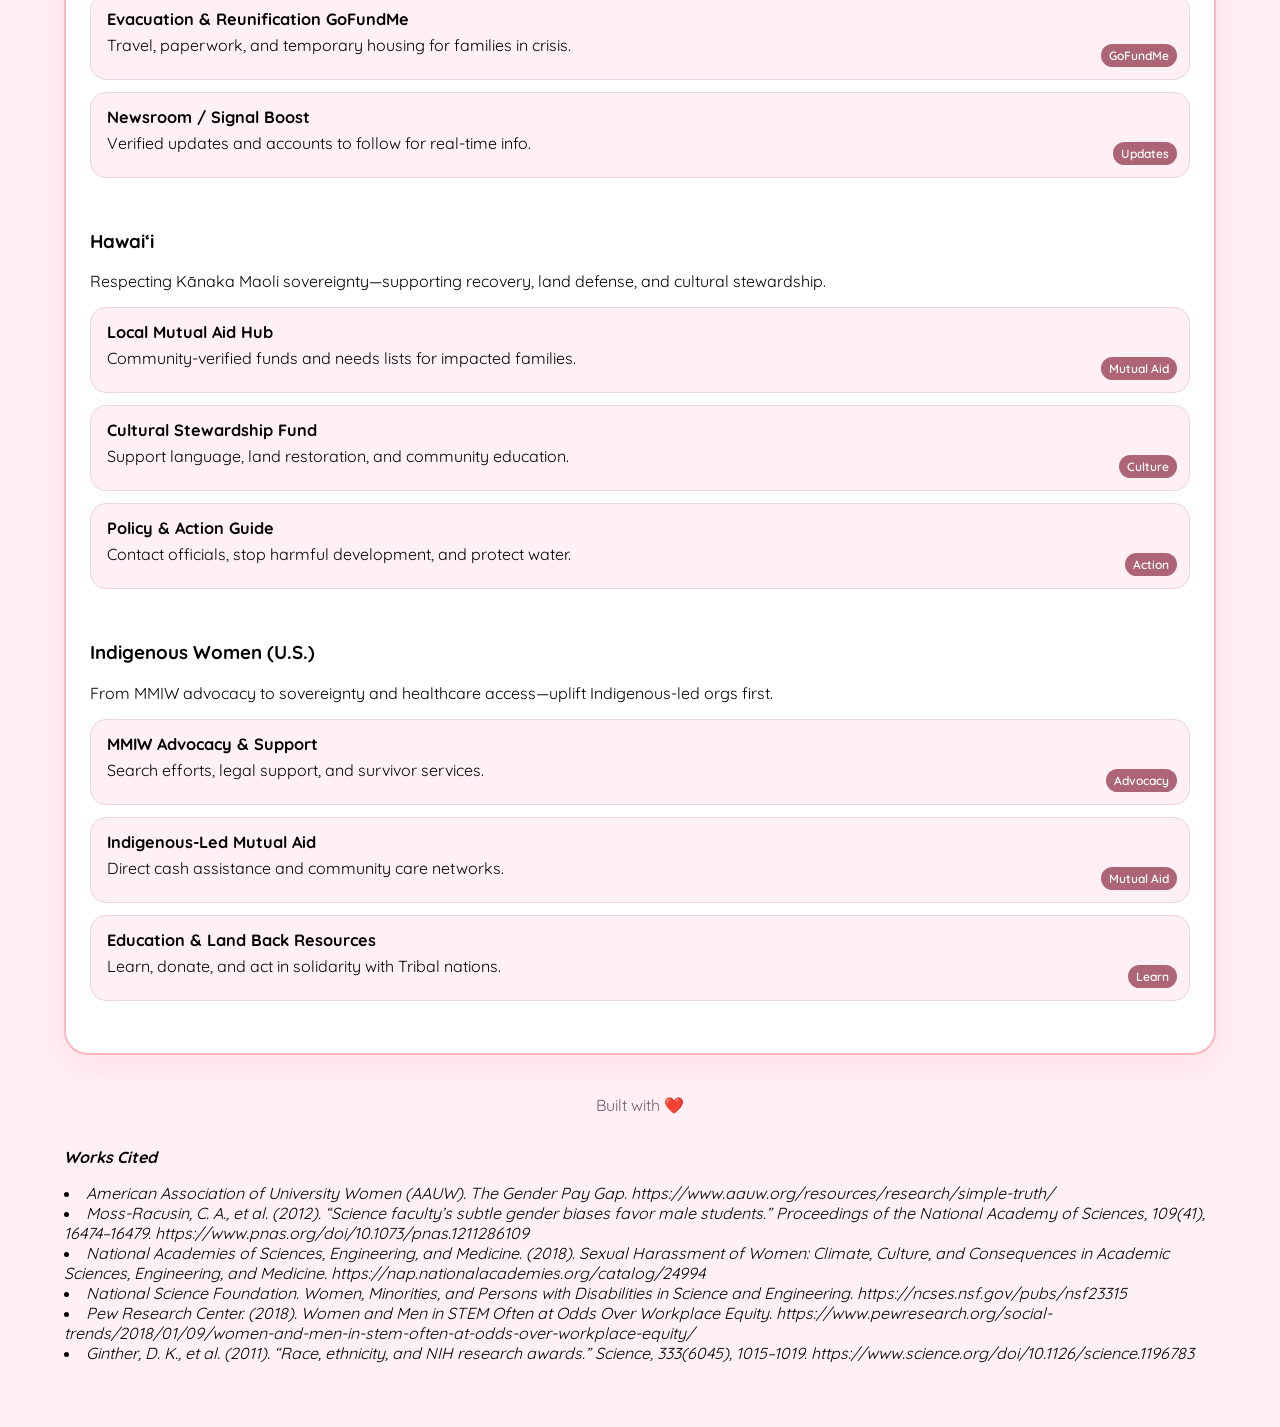
==== commit 983dda45: "Add profile page with theme picker and Firestore integration" ====
--- a/public/index.html
+++ b/public/index.html
@@ -17,7 +17,7 @@
 
   <body>
     <header class="site-header">
-      <h2>SIP — Women of Color in STEM</h2>
+      <h1>Home</h1>
 
       <nav aria-label="Primary">
         <a href="./index.html" aria-current="page">Home</a>
@@ -67,8 +67,8 @@
           </section>
         </section>
 
-        <section id="monologue" class="card" style="margin-top:1rem">
-          <p>Read more about me on the <a href="./about.html">About Me page</a>.</p>
+        <section id="monologue" class="introCard" style="margin-top:1rem">
+          <p>Read more about the author on the <a href="./about.html">About Me page</a>.</p>
         </section>
       </div>
 
@@ -90,11 +90,11 @@
 
           <h2>Representation in STEM</h2>
           <p>
-            💠 In the United States, women are significantly less likely than men to work in STEM occupations. As of 2021, only 
+            💠In the United States, women are significantly less likely than men to work in STEM occupations. As of 2021, only 
             18% of employed women worked in STEM fields compared to 30% of employed men (National Science Foundation).
           </p>
           <p>
-            💠 Women of color remain particularly underrepresented, especially in high-paying and leadership-oriented STEM fields 
+            💠Women of color remain particularly underrepresented, especially in high-paying and leadership-oriented STEM fields 
             such as engineering, computer science, and physics.
           </p>
           <p>
@@ -129,9 +129,9 @@
         <h2>Sexual Harassment in Academic STEM Enviornments</h2>
         <p>A comprehensive report by the National Academics of Sciences, Engineering, and Medicine (NASEM) found:</p>
           <ul>
-            <p>💠 Approximately <b>20% of female science students,</b></p>
-            <p>💠 <b>Over 20% of female science engineering students</b> and,</p>
-            <p>💠 <b>More than 40% of female medical students</b> reported experiencing Sexual harassment from falculty or staff</p>
+            <p>💠Approximately <b>20% of female science students,</b></p>
+            <p>💠<b>Over 20% of female science engineering students</b> and,</p>
+            <p>💠<b>More than 40% of female medical students</b> reported experiencing Sexual harassment from falculty or staff</p>
           </ul>
           <p>The report emphasizes that harassment functions as a <b>systemic sorting mechanism,</b> driving women---especially women of color---out of STEM
           fields by creating hostile and unsafe enviornments.</p>
@@ -139,17 +139,17 @@
         <h2>Pay Inequality and Economic Disparities</h2>
           <p>Across the U.S. workforce:</p>
             <ul>
-              <p>💠 <b>Latina and Native American women</b> earn approximately <b>58 cents</b> for every dollar earned by white, non-Hispanic men.</p>
-              <p>💠 <b>Black women</b> earn approximately <b>66 cents</b> per dollar</p>
+              <p>💠<b>Latina and Native American women</b> earn approximately <b>58 cents</b> for every dollar earned by white, non-Hispanic men.</p>
+              <p>💠<b>Black women</b> earn approximately <b>66 cents</b> per dollar</p>
             </ul>
           <p>These wage gaps shape who can afford to remain in STEM careers, pursue advanced degrees, or take unpaid research and leadership opportunities.</p>
       
         <h2>Funding Inequities and Research Valuation</h2>
         <p>Structural bias also appears in research funding:</p>
         <ul>
-            <p>💠 Studies of National Institutes of Health (NIH) funding show that <b>research topic accounts for more than 20% of the funding gap</b> between
+            <p>💠Studies of National Institutes of Health (NIH) funding show that <b>research topic accounts for more than 20% of the funding gap</b> between
             Black and White principal investigators.</p>
-            <p>💠 Topics more frequently proposed by Black scientists--often community-focused or equity-oriented--recieve lower funding rates, reinforcing,
+            <p>💠Topics more frequently proposed by Black scientists--often community-focused or equity-oriented--recieve lower funding rates, reinforcing,
               whose knowledge is deemed "fundamental" or "legitimate"
             </p>
         </ul>
@@ -157,33 +157,31 @@
         <h2>Bias in Evaluation and "Merit"</h2>
         <p>Experimental studies demonstrate that:</p>
           <ul>
-            <p>💠 Identical applications are rated as <b>more competent and hireable</b> when associated with a male name rather than a female name</p>
-            <p>💠 Male-named applicants are offered higher salaries and more mentoring, even when qualifications are identical</p>
+            <p>💠Identical applications are rated as <b>more competent and hireable</b> when associated with a male name rather than a female name</p>
+            <p>💠Male-named applicants are offered higher salaries and more mentoring, even when qualifications are identical</p>
           </ul>
           <p>These findings challenges the idea that STEM operates as a purely meritocratic space.</p>
         
         <h2>Systemic Structures That Reinforce Whiteness and Maleness in STEM</h2>
         <p>The dominance of white men in STEM is sustained by interconnected systems:</p>
           <ul>
-            <p>💠 <b>Biased definitions of merit</b> that privilege confidence, pedigree, and elite networks.</p>
-            <p>💠 <b>Hierarchical power structures,</b> where advancement depends on advisors, supervisors, or principle investigators who are overwhelmingly white and male.</p>
-            <p>💠 <b>Harassment and hostile climates</b> that function as barriers to retention.</p>
-            <p>💠 <b>Intersectional penalties,</b> where women of color face both racialized and gendered stereotypes.</p>
-            <p>💠 <b>Funding and topic hierarchies</b> that devalue research centered on marginalized communities.</p>
-            <p>💠 <b>Cumulative disadvantage,</b> where small inequities in pay, mentorship, and recognition compound over time.</p>
+            <p>💠<b>Biased definitions of merit</b> that privilege confidence, pedigree, and elite networks.</p>
+            <p>💠<b>Hierarchical power structures,</b> where advancement depends on advisors, supervisors, or principle investigators who are overwhelmingly white and male.</p>
+            <p>💠<b>Harassment and hostile climates</b> that function as barriers to retention.</p>
+            <p>💠<b>Intersectional penalties,</b> where women of color face both racialized and gendered stereotypes.</p>
+            <p>💠<b>Funding and topic hierarchies</b> that devalue research centered on marginalized communities.</p>
+            <p>💠<b>Cumulative disadvantage,</b> where small inequities in pay, mentorship, and recognition compound over time.</p>
           </ul>
-
-        <h2>Why This Matters</h2>
-        <p>These patterns are not accidental. They reflect how STEM institutions have been historically structured and how power continues to be distributed. Addressing inequity 
-          in STEM requires not only increasing representation, but also transforming the systems that define legitimacy, success, and belonging,</p>
-
-
       </section>
 
       <!-- ===================== -->
       <!-- RESOURCES & SOLIDARITY -->
       <!-- ===================== -->
       <article id="solidarity" class="card" style="margin-top:1rem">
+        <h2>Why This Matters</h2>
+        <p>These patterns are not accidental. They reflect how STEM institutions have been historically structured and how power continues to be distributed. Addressing inequity 
+          in STEM requires not only increasing representation, but also transforming the systems that define legitimacy, success, and belonging,</p>
+        
         <h2>Resources &amp; Solidarity</h2>
 
         <!-- your paragraphs preserved -->
--- a/public/css/style.css
+++ b/public/css/style.css
@@ -218,13 +218,12 @@
   background-color: var(--pink-inner);
   border-radius: 20px;
   padding: 2rem;
-  width: 85vw;
+  width: 95%;
+  max-width: 1200px;
   box-shadow: 0 4px 10px rgba(0, 0, 0, 0.1);
-  height: 70vh;
-  max-width: 1200px;
-  max-height: 800px;
   white-space: normal;
   overflow-wrap: break-word;
+  margin: 0 auto;
 }
 
 .profile-container
@@ -321,35 +320,42 @@
 }
 
 /* ========== 07) 🗺️ MAP ========== */
-.map-frame
-{
+.mapPage
+{
+  max-width: 1200px;
+  margin: 0 auto;
+  padding: 0 1rem;
+  width: 100%;
+}
+
+#map
+{
+  display: block;
+  width: 100%;
+  max-width: 1200px;
+  height: clamp(560px, 78svh, 900px);
   border: 2px solid var(--wine-berry);
   border-radius: 20px;
   overflow: hidden;
-  box-shadow: 0 8px 20px rgba(0,0,0,.06);
-
-  /* match your global body padding: 2rem left + 2rem right */
-  width: min(1200px, calc(100vw - 4rem));
-  margin: 1rem;                 /* centers the whole box */
-}
-
-#map
-{
-  display: block;
-  width: min(1200px, calc(100vw - 4rem));  /* lines up with your body 2rem padding */
-  height: clamp(560px, 78svh, 900px);      /* bigger, responsive */
-  margin: 12px auto 2rem;                  /* centers it under the nav */
+  box-shadow: 0 8px 2-px rgb(0, 0, 0, 0.06);
+  margin: 12px auto;
+}
+
+.leaflet-container 
+{ 
+  background: #cde7f5; 
+}
+
+.map-frame
+{
   border: 2px solid var(--wine-berry);
   border-radius: 20px;
   overflow: hidden;
-  box-shadow: 0 8px 20px rgba(0,0,0,.06);
-}
-
-.leaflet-container 
-{ 
-  background: #cde7f5; 
-}
-
+  box-shadow: 0 8px 20px rgba(0, 0, 0, 0.06);
+  width: 95%;
+  max-width: 1200px;
+  margin: 1rem auto;
+}
 /* ========== 08) 💬 CHAT ========== */
 .chat-wrapper 
 {
@@ -891,3 +897,69 @@
   grid-template-columns: 1fr 1fr;
   gap: 30px;
 }
+
+/* ========== 🆕 PAGE-SPECIFIC CONTAINERS (add this AFTER video-wrapper) ========== */
+
+/* --- About Page --- */
+.aboutContainer {
+  max-width: 960px;
+  margin: 0 auto;
+  padding: 0 1rem;
+}
+
+/* --- Timeline Page --- */
+.timelineContainer {
+  max-width: 1200px;
+  margin: 0 auto;
+  padding: 0 1rem;
+}
+
+/* --- Chat Page --- */
+.chatPage {
+  max-width: 1200px;
+  margin: 0 auto;
+  padding: 0 1rem;
+  display: flex;
+  flex-direction: column;
+  align-items: center;
+}
+
+/* --- Submit Story Page --- */
+.storyContainer {
+  max-width: 720px;
+  margin: 0 auto;
+  padding: 0 1rem;
+}
+
+/* --- Map Page --- */
+.mapPage {
+  max-width: 100%;
+  margin: 0 auto;
+  padding: 0 1rem;
+}
+
+/* --- Profile Page --- */
+.profileContainer1,
+.profile-page {
+  max-width: 640px;
+  margin: 0 auto;
+  padding: 0 1rem;
+}
+
+/* Style the card inside profile */
+.profile-page .card {
+  background: var(--bg-card, #ffffff);
+  border: 2px solid var(--border-color);
+  border-radius: var(--radius-xl);
+  padding: 1.5rem;
+  box-shadow: var(--shadow-card);
+}
+
+.card {
+  background: var(--bg-card, #ffffff);
+  border: 2px solid var(--border-color);
+  border-radius: var(--radius-xl);
+  padding: 1.5rem;
+  box-shadow: var(--shadow-card);
+  margin-bottom: 1.5rem;
+}
